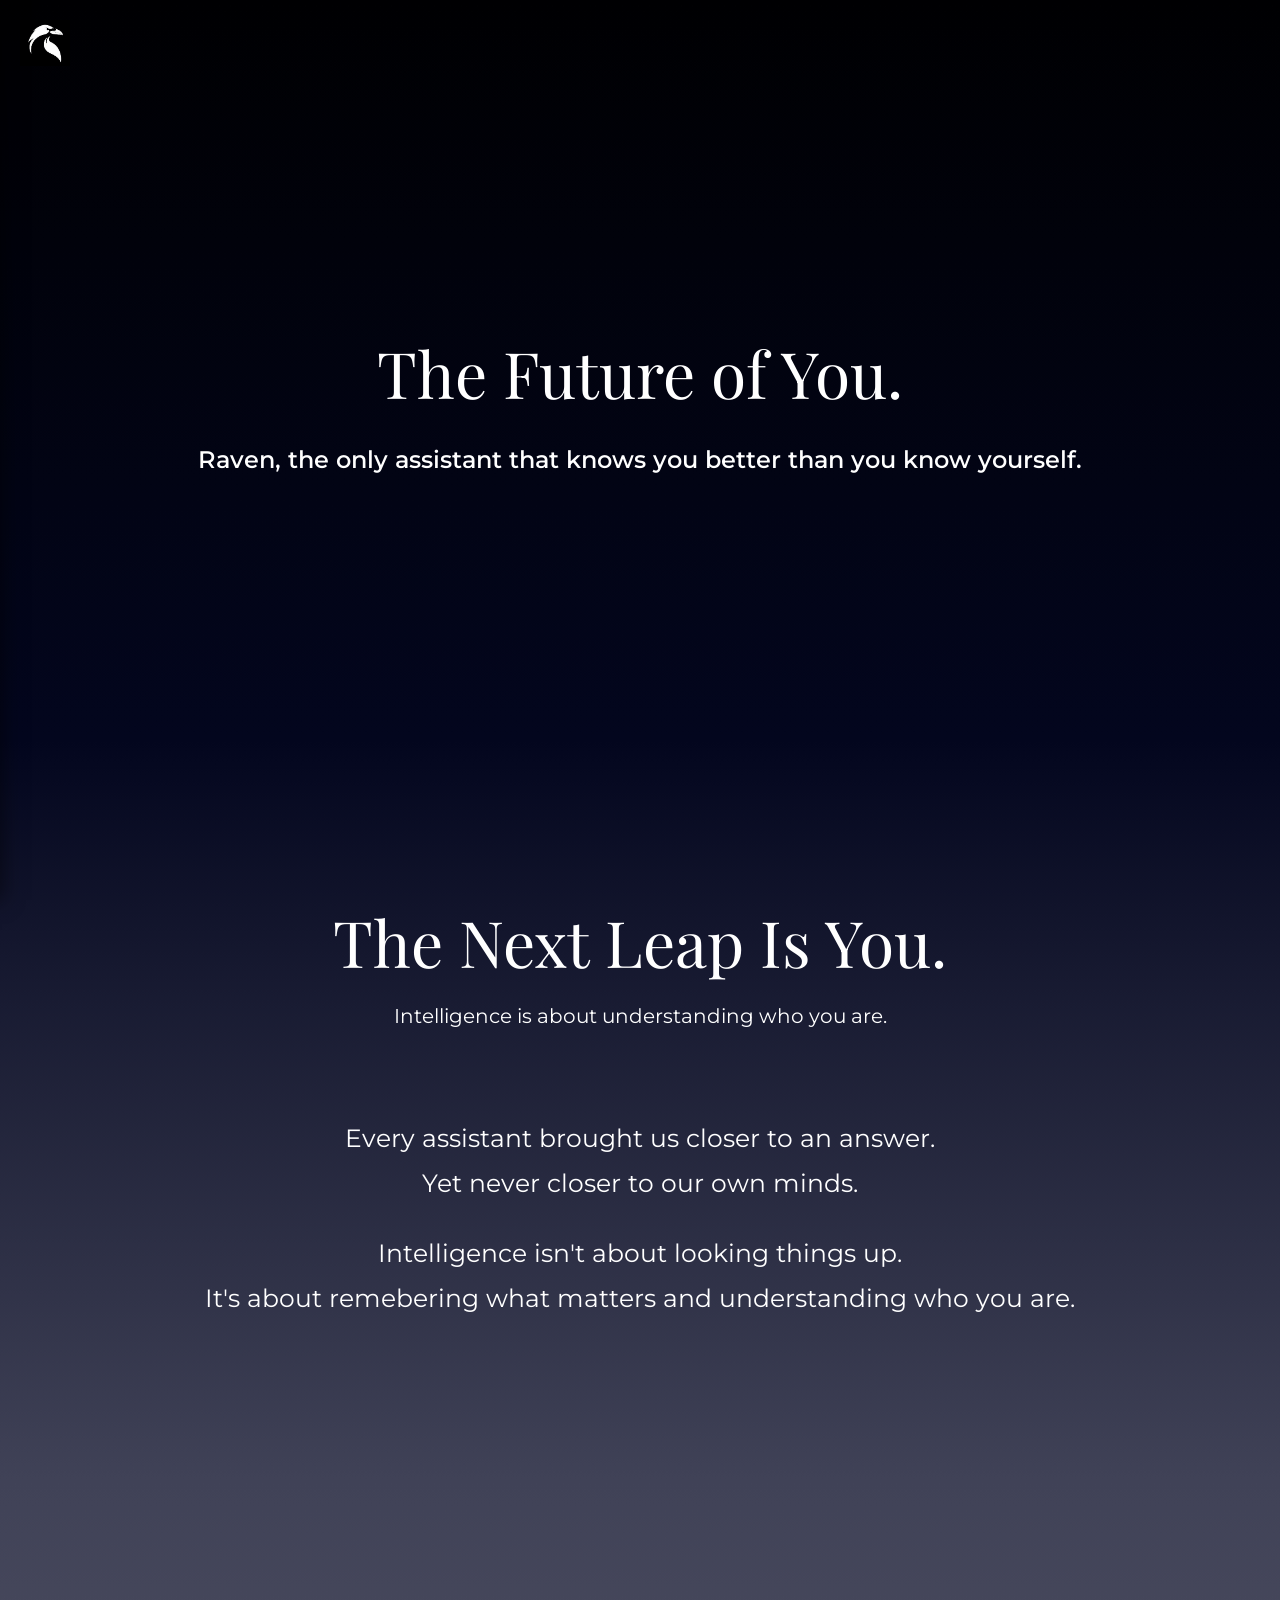
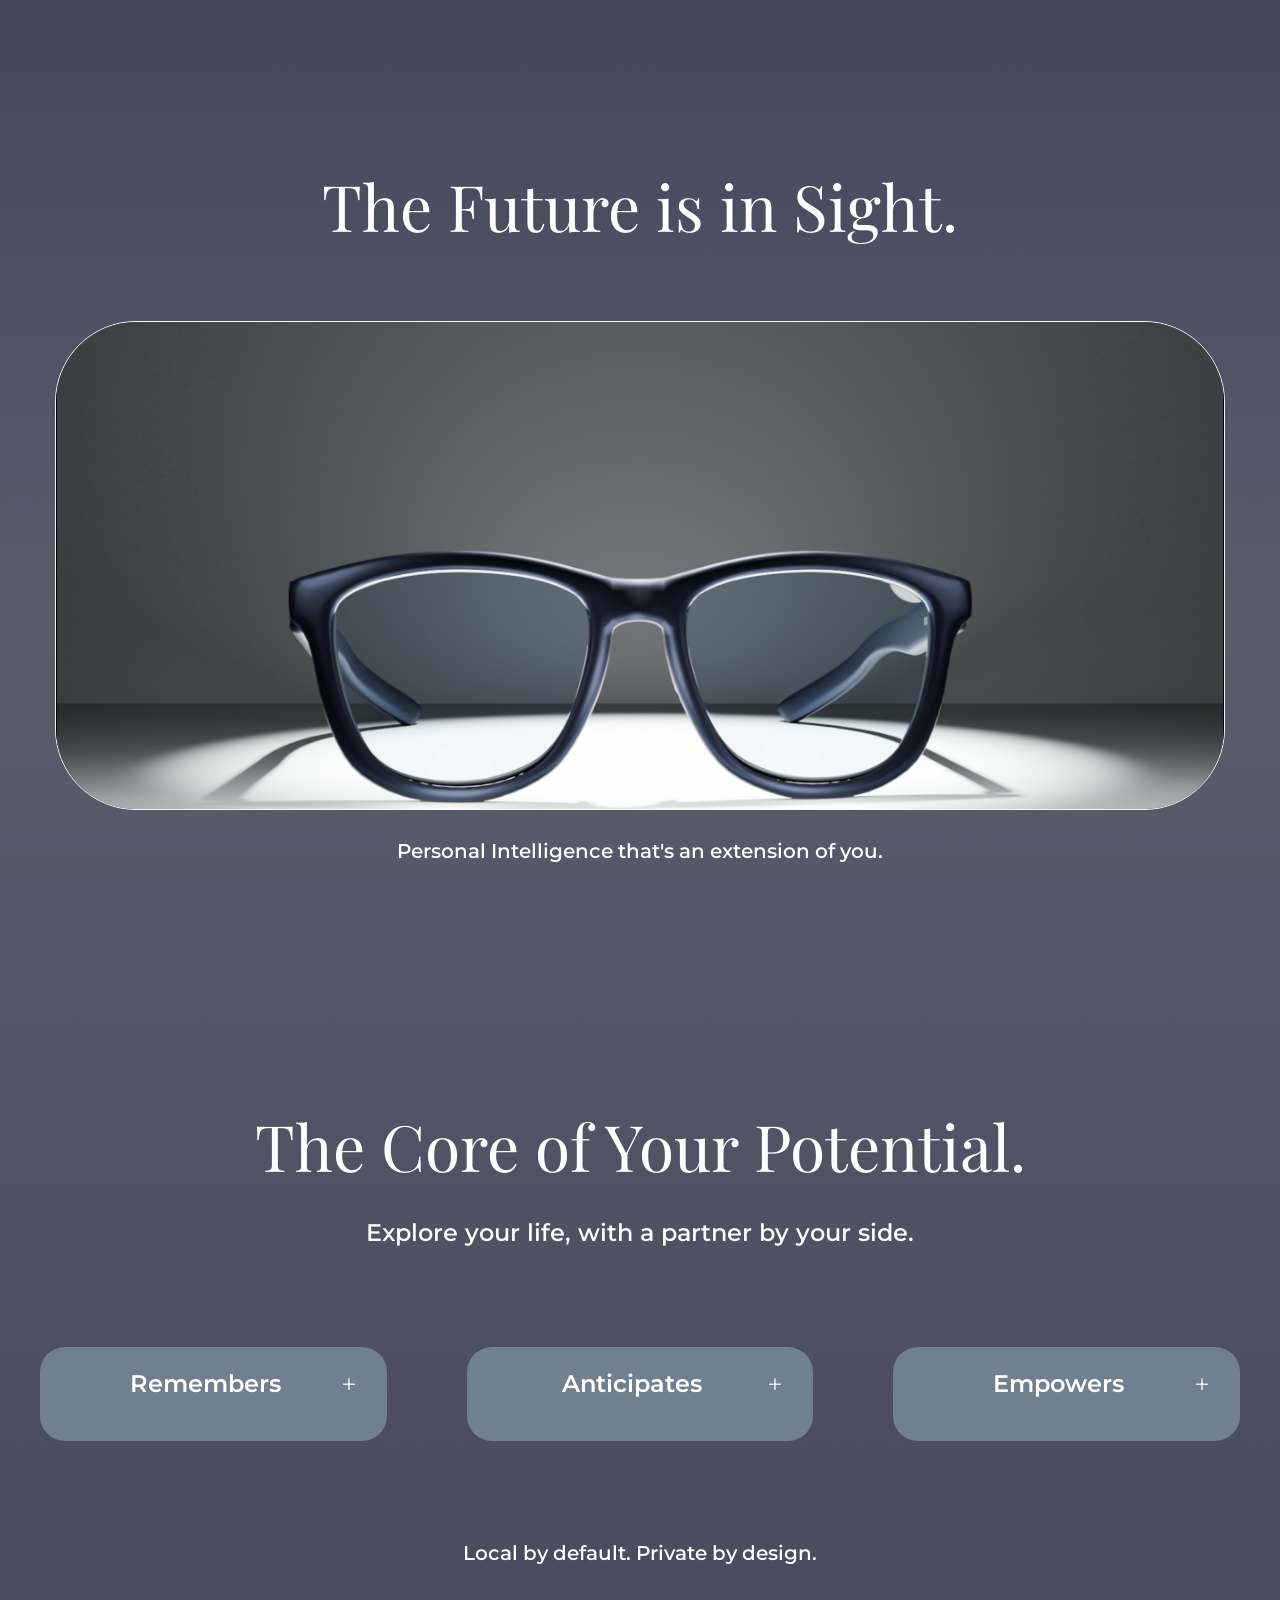
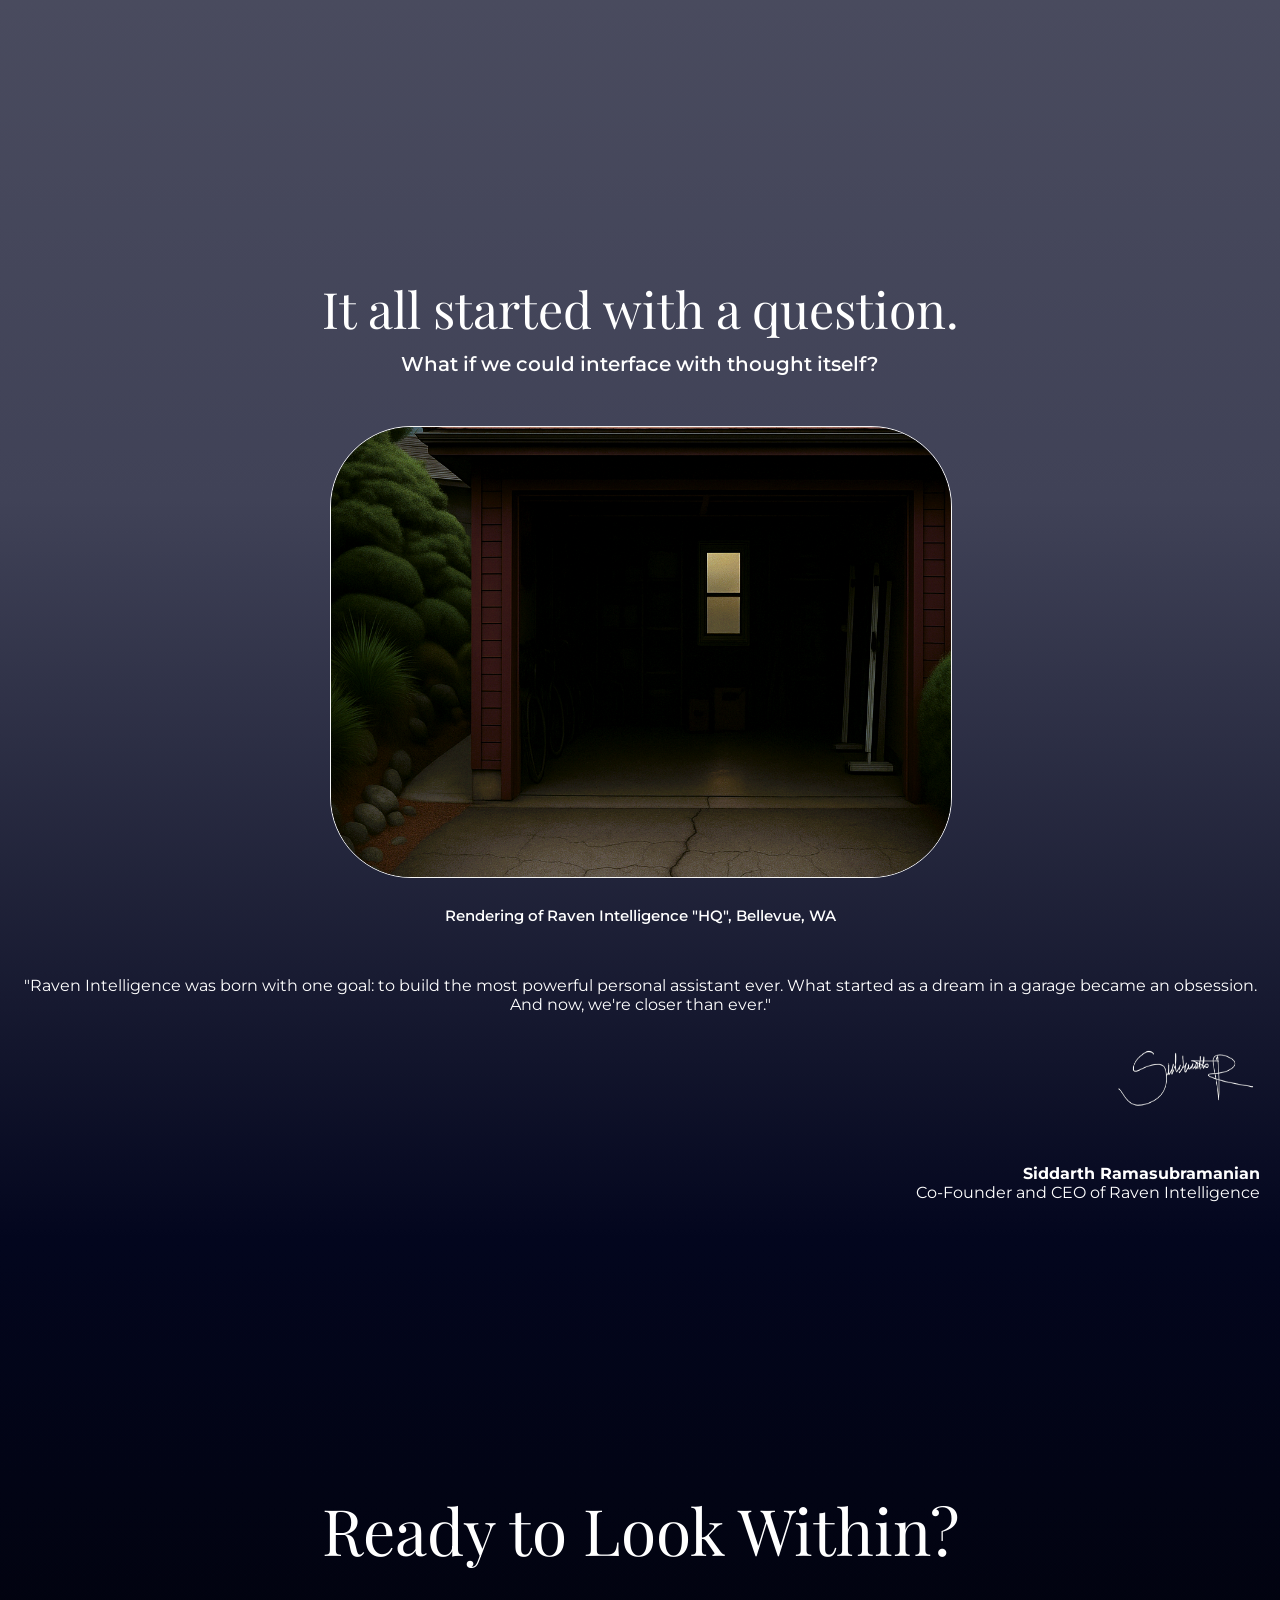
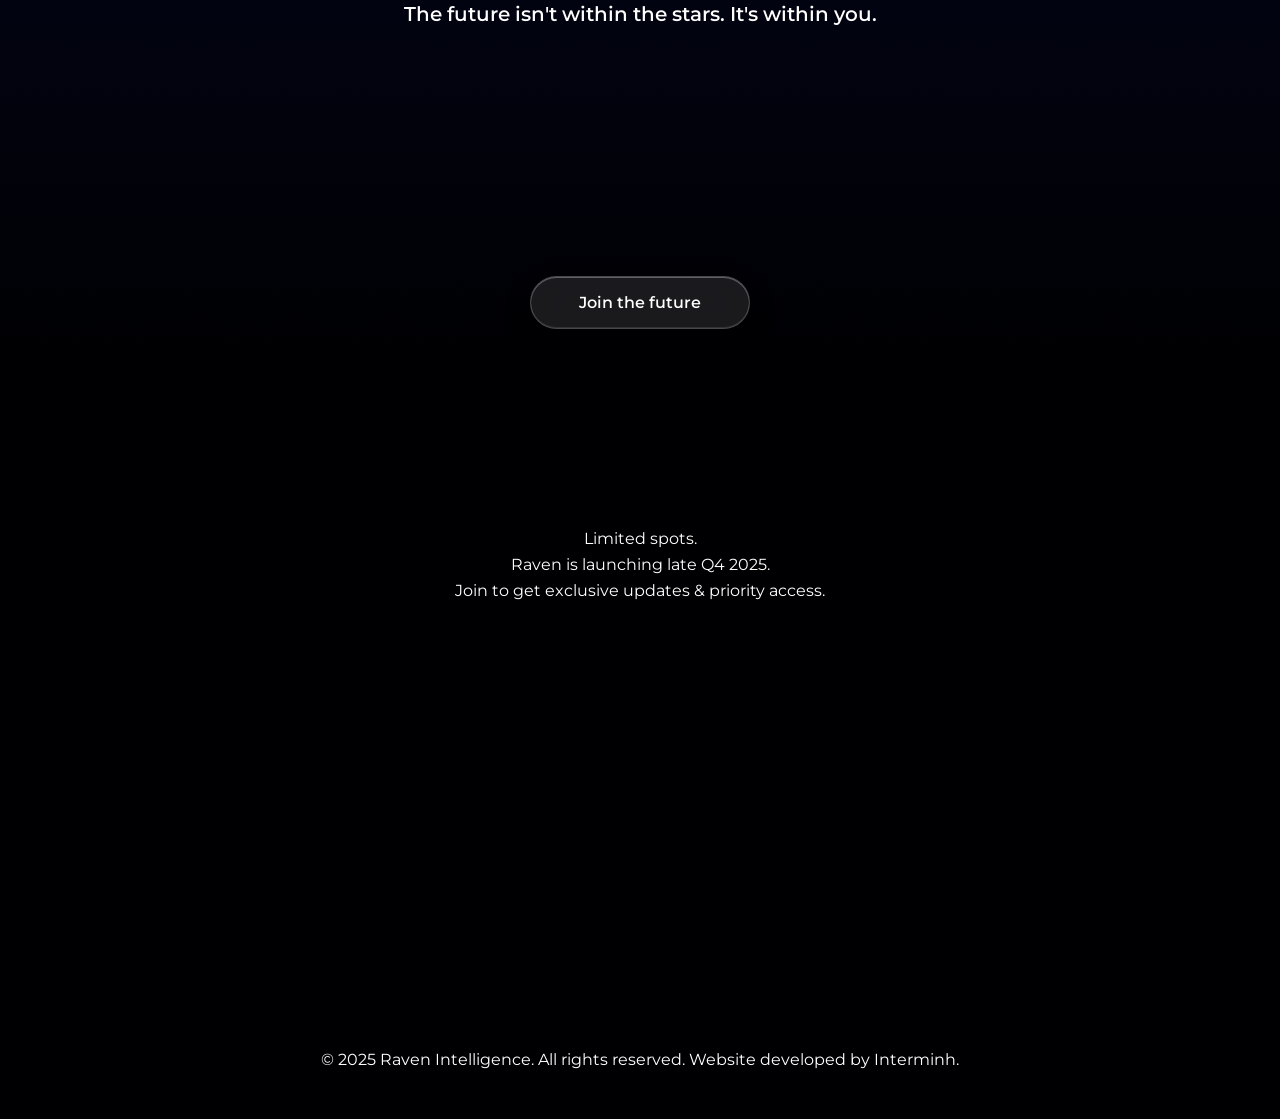
==== index.html @ 5fcec271 "Removed buttons to adapt new design" ====
<!DOCTYPE html>
<html lang="en">
<head>
    <meta charset="UTF-8">
    <meta name="viewport" content="width=device-width, initial-scale=1.0">
    <title>Raven Intelligence</title>
    <link rel = "stylesheet" href = "index.css">
    <!-- Imported Playfair Display and Montserrat-->
     <link href="https://fonts.googleapis.com/css2?family=Playfair+Display&display=swap" rel="stylesheet">
     <link href="https://fonts.googleapis.com/css2?family=Montserrat&display=swap" rel="stylesheet">
</head>

<body>
    <!-- The Header Section of the Website -->
    <div class = "header">
        <div class = "mainbar">
            <div class = "logo" onclick="toggleSideMenu()"><img src = "./images/raven-logo.jpg" alt = "The premier logo of Raven Intelligence."></div>
            <!-- Leads Patrons to the Email sign-up -->
            <!-- <div class = "sign-up"><a href = "https://stats.sender.net/forms/ejRJNv/view">Sign Up</a></div> -->
        </div>
        <div class = "hook">
            <div class = "top">The Future of You.</div>
            <div class = "middle">Raven, the only assistant that knows you better than you know yourself.</div>
            <!-- <div class = "bottom"><button onclick="scrollToSection('info')">Unlock Your Future</button></div> -->
            <div class = "arrow"><div></div><div></div></div>
        </div>

    <!-- Section above should theoretically take up whole landing screen of whatever device -->
    </div>

    <!-- Side Menu -->
    <div class="side-menu" id="sideMenu">
        <div class="side-menu-header">
            <div class="menu-logo">
                <img src="./images/raven-logo.jpg" alt="Raven Intelligence">
                <span>Raven Intelligence</span>
            </div>
            <div class="close-btn" onclick="toggleSideMenu()">&times;</div>
        </div>
        <nav class="side-menu-nav">
            <a href="#info" onclick="closeSideMenuAndScroll('info')">About Us</a>
            <a href="#reveal" onclick="closeSideMenuAndScroll('reveal')">Features</a>
            <a href="#intro" onclick="closeSideMenuAndScroll('intro')">How It Works</a>
            <a href="#beginnings" onclick="closeSideMenuAndScroll('beginnings')">Our Story</a>
            <a href="https://stats.sender.net/forms/ejRJNv/view" target="_blank">Join the Waitlist</a>
        </nav>
    </div>

    <div class="side-menu-overlay" id="sideMenuOverlay" onclick="toggleSideMenu()"></div>

    <!-- The info part of the website-->
     <div class = "info" id="info">
        <div class = "top">
            <div class = "title">The Next Leap Is You.</div>
            <div class = "under">Intelligence is about understanding who you are.</div>
        </div>
        <div class = "mid">
            <div class = "line">
                <div>Every assistant brought us closer to an answer.</div>
                <div>Yet never closer to our own minds.</div>
            </div>
            <div class = "line">
                <div>Intelligence isn't about looking things up.</div>
                <div>It's about remebering what matters and understanding who you are.</div>
            </div>
        <div class = "bottom">
            <!-- <div class = "button"><button onclick="scrollToSection('reveal')">Experience Raven</button></div> -->
        </div>
     </div>

     <!-- The reveal and product showcase part of the website -->
     <div class = "reveal" id="reveal">
        <div class = "top">
            <div class = "title">The Future is in Sight.</div>
        </div>
        <div class="carousel-container" data-carousel="reveal">
            <div class="carousel-arrow left" onclick="previousSlide('reveal')">&#8249;</div>
            
            <div class="mid-content">
                <div class="reveal-mid1 active">
                    <div>
                        <div class = "photo"><img src = "images/raven-3.png" alt = "The front-view of Raven's Founder Edition model."></div>
                        <div class = "text">Personal Intelligence that's an extension of you.</div>
                    </div>
                </div>
                <div class="reveal-mid2">
                    <div>
                         <div class = "photo"><img src = "images/raven-1.png" alt = "The back-view of Raven's Founder Edition model."></div>
                         <div class = "text">Raven isn't in your way. You see through it.</div>
                    </div>
                </div>
                <div class="reveal-mid3">
                    <div>
                        <div class = "photo"><img src = "images/raven-2.png" alt = "A close up view of the personalized serial number on the product."></div>
                        <div class = "text">One of one thousand. Made to be remembered.</div>
                    </div>
                </div>
                <div class="reveal-mid4">
                    <div>
                        <div class = "photo"><img src = "images/raven-4.png" alt = "A view of the limited etching included on Raven FE."></div>
                        <div class = "text">Founder's Edition. Yours alone.</div>
                    </div>
                </div>
            </div>
            
            <div class="carousel-arrow right" onclick="nextSlide('reveal')">&#8250;</div>
        </div>
        <div class = "bottom">
            <!-- <div class = "button"><button onclick="scrollToSection('intro')">Discover the Difference</button></div> -->
        </div>
     </div>



    <!-- The Introduction Section of the Website with aux info -->
     <div class = "intro" id="intro">
        <div class = "meet">
            <div class = "meet1">The Core of Your Potential.</div>
            <div class = "meet2">Explore your life, with a partner by your side.</div>
        </div>
        <div class = "table">
            <div class = "box" id="box1" onclick="toggleBox(this)">
                <div class = "sec">
                    <div>Remembers</div>
                    <div>+</div>
                </div>
                <div class = "text">
                    <div><strong>The most personal assistant ever made.</strong></div>
                    <div>Raven listens to, and remembers what you say, and uses it to answer your questions like a second brain.</div>
                </div>
            </div>
            <div class = "box" id="box2" onclick="toggleBox(this)">
                <div class = "sec">
                    <div>Anticipates</div>
                    <div>+</div>
                </div>
                <div class = "text">
                    <div><strong>Raven understands the world around you.</strong></div>
                    <div>Whether it's a question about your pet, favorite resturant, or your city, Raven responds instantly, with real-world knowledge tailored to you.</div>
                </div>
            </div>
            <div class = "box" id="box3" onclick="toggleBox(this)">
                <div class = "sec">
                    <div>Empowers</div>
                    <div>+</div>
                </div>
                <div class = "text">
                    <div><strong>Raven is the only assistant that helps you before you even ask.</strong></div>
                    <div>No more worrying about forgetting your umbrella. Raven's got you.</div>
                </div>
            </div>
        </div>
        <div class = "bottom">
            <div class = "text">Local by default. Private by design.</div>
            <!-- <button onclick="scrollToSection('beginnings')">Beginnings</button> -->
        </div>
     </div>

     <!-- The beginnings section -->
      <div class = "beginnings" id="beginnings">
        <div class = "interface">
            <div class = "title">It all started with a question.</div>
            <div class = "line">What if we could interface with thought itself?</div>
        </div>

        <div class="carousel-container" data-carousel="beginnings">
            <div class="carousel-arrow left" onclick="previousSlide('beginnings')">&#8249;</div>
            
            <div class="mid-content">
                <div class="beginnings-mid1 active">
                    <div>
                        <div class = "photo"><img src = "images/beginning-1-fixed.png" alt = "Rendering of Raven Intelligence 'HQ', Bellevue, WA"></div>
                        <div class = "text">Rendering of Raven Intelligence "HQ", Bellevue, WA</div>
                    </div>
                </div>
                <div class="beginnings-mid2">
                    <div>
                         <div class = "photo"><img src = "images/beginning-2.png" alt = "Founder & CEO Siddarth at work on hardware"></div>
                         <div class = "text">Founder & CEO Siddarth at work on hardware</div>
                    </div>
                </div>
                <div class="beginnings-mid3">
                    <div>
                        <div class = "photo"><img src = "images/beginning-3.png" alt = "Co-Founder Bradley Nick reviewing software"></div>
                        <div class = "text">Co-Founder Bradley Nick reviewing software</div>
                    </div>
                </div>
                <div class="beginnings-mid4">
                    <div>
                        <div class = "photo"><img src = "images/beginning-4.png" alt = "Mapping the future of intelligence"></div>
                        <div class = "text">Mapping the future of intelligence</div>
                    </div>
                </div>
            </div>
            
            <div class="carousel-arrow right" onclick="nextSlide('beginnings')">&#8250;</div>
        </div>

        <div class = "start">
            <div class = "roots">"Raven Intelligence was born with one goal: to build the most powerful personal assistant ever. What started as a dream in a garage became an obsession. And now, we're closer than ever."</div>
            <div class = "signature">
                <img src = "images/signature.png" alt = "The signature of Raven's Founder, Siddarth Ramasubramanian.">
                <div class = "finisher">
                    <div><strong>Siddarth Ramasubramanian</strong></div>
                    <div>Co-Founder and CEO of Raven Intelligence</div>
                </div>
            </div>
        </div>

      </div>

      <!-- Finale Section of the Website -->
       <div class = "finale" id = "finale">
            <div class = "look">
                <div class = "upper">Ready to Look Within?</div>
                <div class = "upper-2">The future isn't within the stars. It's within you.</div>
            </div>
            <div class = "bottom">
                <button><a href = "https://stats.sender.net/forms/ejRJNv/view">Join the future</a></button>
            </div>
            <div class = "end">
                <div>Limited spots.</div>
                <div>Raven is launching late Q4 2025.</div>
                <div>Join to get exclusive updates & priority access.</div>
            </div>
            <div class = "copyright">
                <div>© 2025 Raven Intelligence. All rights reserved. Website developed by Interminh.</div>
            </div>
       </div>

<script>
// Carousel state for each section
const carousels = {
    reveal: {
        currentSlide: 0,
        slides: ['reveal-mid1', 'reveal-mid2', 'reveal-mid3', 'reveal-mid4']
    },
    beginnings: {
        currentSlide: 0,
        slides: ['beginnings-mid1', 'beginnings-mid2', 'beginnings-mid3', 'beginnings-mid4']
    }
};

function showSlide(carouselName, index) {
    const carousel = carousels[carouselName];
 
    carousel.slides.forEach(slide => {
        document.querySelector(`.${slide}`).classList.remove('active');
    });
    
 
    document.querySelector(`.${carousel.slides[index]}`).classList.add('active');
}

function nextSlide(carouselName) {
    const carousel = carousels[carouselName];
    carousel.currentSlide = (carousel.currentSlide + 1) % carousel.slides.length;
    showSlide(carouselName, carousel.currentSlide);
}

function previousSlide(carouselName) {
    const carousel = carousels[carouselName];
    carousel.currentSlide = (carousel.currentSlide - 1 + carousel.slides.length) % carousel.slides.length;
    showSlide(carouselName, carousel.currentSlide);
}

// Stopped the automatic rotation for the reveal carousel
// setInterval(() => nextSlide('reveal'), 5000);
setInterval(() => nextSlide('beginnings'), 5000);

// Track which boxes have been animated
const animatedBoxes = new Set();

// Function to create fast typewriter effect that handles HTML
function fastTypewriterEffect(element, htmlContent, speed = 15) {
    return new Promise((resolve) => {
        element.innerHTML = '';
        element.style.visibility = 'visible';
        
        // Extract plain text content for typing
        const tempDiv = document.createElement('div');
        tempDiv.innerHTML = htmlContent;
        const plainText = tempDiv.textContent || tempDiv.innerText;
        
        let i = 0;
        const timer = setInterval(() => {
            if (i < plainText.length) {
                const currentText = plainText.substring(0, i + 1);
                
                // Apply HTML formatting to the current text
                if (htmlContent.includes('<strong>')) {
                    // Find the strong tag content
                    const strongMatch = htmlContent.match(/<strong>(.*?)<\/strong>/);
                    if (strongMatch) {
                        const strongText = strongMatch[1];
                        if (currentText.length <= strongText.length) {
                            // Still typing within the strong tag
                            element.innerHTML = `<strong>${currentText}</strong>`;
                        } else {
                            // Finished strong tag, add remaining text
                            const remainingText = currentText.substring(strongText.length);
                            element.innerHTML = `<strong>${strongText}</strong>${remainingText}`;
                        }
                    }
                } else {
                    // No special formatting, just add text
                    element.textContent = currentText;
                }
                i++;
            } else {
                clearInterval(timer);
                element.innerHTML = htmlContent; // Ensure final HTML is exactly right
                resolve();
            }
        }, speed);
    });
}

// Function to toggle box expansion & typewriter effect
async function toggleBox(box) {
    const isExpanding = !box.classList.contains('expanded');
    const boxId = box.id;
    
    if (isExpanding && boxId && !animatedBoxes.has(boxId)) {
      
        animatedBoxes.add(boxId);
        
      
        const textDivs = box.querySelectorAll('.text div');
        textDivs.forEach(div => {
            div.style.visibility = 'hidden';
        });
        
      
        box.classList.add('expanded');
        
        
        const originalTexts = Array.from(textDivs).map(div => div.innerHTML);
        
       
        await new Promise(resolve => setTimeout(resolve, 400));
        
        
        for (let i = 0; i < textDivs.length; i++) {
            const div = textDivs[i];
            await fastTypewriterEffect(div, originalTexts[i], 10);
            if (i < textDivs.length - 1) {
                await new Promise(resolve => setTimeout(resolve, 100)); 
            }
        }
    } else {

        box.classList.toggle('expanded');
    }
}

// Function to scroll to a section smoothly
function scrollToSection(sectionId) {
    const element = document.getElementById(sectionId);
    if (element) {
        
        const blockPosition = (sectionId === 'info' || sectionId === 'beginnings') ? 'start' : 'center';
        
        element.scrollIntoView({
            behavior: 'smooth',
            block: blockPosition
        });
    }
}

// Side menu functions
function toggleSideMenu() {
    const sideMenu = document.getElementById('sideMenu');
    const overlay = document.getElementById('sideMenuOverlay');
    
    if (sideMenu.classList.contains('open')) {
        sideMenu.classList.remove('open');
        overlay.classList.remove('active');
        document.body.style.overflow = 'auto'; 
    } else {
        sideMenu.classList.add('open');
        overlay.classList.add('active');
        document.body.style.overflow = 'hidden'; 
    }
}

function closeSideMenuAndScroll(sectionId) {

    const sideMenu = document.getElementById('sideMenu');
    const overlay = document.getElementById('sideMenuOverlay');
    
    sideMenu.classList.remove('open');
    overlay.classList.remove('active');
    document.body.style.overflow = 'auto';
    

    setTimeout(() => {
        scrollToSection(sectionId);
    }, 300);
}
</script>

</body>

</html>
---- index.css ----
/* Universal Styles */
html {
    scroll-behavior: smooth;
}

body {
    background: linear-gradient(180deg, #000002 0%, #03061E 12.5%, #404257 25%, #5B5C6C 37.5%, #404257 62.5%, #03061E 75%, #000002 87.5%);
    min-height: 100vh;
    margin: 0;
    padding: 0;
    color: #FFFFFF;
    font-family: "Montserrat", sans-serif;
    user-select: none;
}

a {
    text-decoration: none;
    color: #FFFFFF;
}

/*Center Alignment*/
.header, .info, .reveal, .intro, .beginnings, .finale {
    text-align: center;
}

.top, .title, .meet1, .meet2, .interface .title, .interface .line, 
.upper, .upper-2, .under, .line {
    text-align: center;
    margin-left: auto;
    margin-right: auto;
}
.bottom, .button {
    display: flex;
    justify-content: center;
    align-items: center;
}

.carousel-container, .mid-content {
    margin-left: auto;
    margin-right: auto;
}

.table {
    margin-left: auto;
    margin-right: auto;
}

.signature, .finisher {
    text-align: right;
}

/* ---------------Header Style-----------------------------*/
.header {
    display: flex;
    flex-direction: column;
    /* background: linear-gradient(180deg, #000002 0%, #03061E 67%); */
    gap: 250px; 
    margin: 10px;
}

.logo img{
    width: 50px;
    height: auto;
    margin-right: 50px;
}

.sign-up {
       margin-right: 30px;
       
}

.mainbar {
    display: flex;
    margin: 10px;
    justify-content: space-between;
}

.hook {
    display: flex;
    flex-direction: column;
    align-items: center;
}

.top {
    font-family: "Playfair Display", sans-serif;
    font-size: 64px;
    margin-bottom: 30px;
}

.middle {
    font-size: 24px;
    margin-bottom: 75px;
    font-weight: 550;
}

.bottom {
    font-size: 18px;
    margin-bottom: 265px;
}

.bottom button {
    padding: 16px 48px;
    border-radius: 50px;
    background: rgba(255, 255, 255, 0.1);
    backdrop-filter: blur(20px);
    -webkit-backdrop-filter: blur(20px);
    color: #ffffff;
    border: 1px solid rgba(255, 255, 255, 0.2);
    font-family: "Montserrat", sans-serif;
    font-size: 16px;
    font-weight: 550;
    cursor: pointer;
    transition: all 0.3s cubic-bezier(0.25, 0.46, 0.45, 0.94);
    position: relative;
    overflow: hidden;
    box-shadow: 
        0 8px 32px rgba(0, 0, 0, 0.1),
        inset 0 1px 0 rgba(255, 255, 255, 0.3),
        inset 0 -1px 0 rgba(255, 255, 255, 0.1);
    z-index: 1;
}

.bottom button::before {
    content: '';
    position: absolute;
    top: 0;
    left: -100%;
    width: 100%;
    height: 100%;
    background: linear-gradient(90deg, transparent, rgba(255, 255, 255, 0.2), transparent);
    transition: left 0.5s ease;
    z-index: 3;
}

.bottom button:hover {
    background: rgba(255, 255, 255, 0.15);
    border-color: rgba(255, 255, 255, 0.3);
    transform: translateY(-2px) scale(1.02);
    box-shadow: 
        0 12px 40px rgba(0, 0, 0, 0.15),
        inset 0 1px 0 rgba(255, 255, 255, 0.4),
        inset 0 -1px 0 rgba(255, 255, 255, 0.15);
}

.bottom button:hover::before {
    left: 100%;
}

.bottom button:active {
    transform: translateY(-1px) scale(1.01);
    background: rgba(255, 255, 255, 0.2);
    transition: all 0.1s ease;
}

/* Apply top margin to all .bottom button except in finale */
.bottom button {
    margin-top: 50px;
}


.header .arrow {
    display: flex;
    flex-direction: column;
    align-items: center;
    gap: 15px;
    margin-bottom: 100px;
}

/* ------------------------------Info Styling--------------------------------*/
.info {
    display: flex;
    flex-direction: column;
    align-items: center;
    gap: 35px;
    padding-top: 200px;
}

.info .top {
    display: flex;
    flex-direction: column;
    margin: 25px;
    align-items: center;
    gap: 20px;
}

.info .top .under {
    font-family: "Montserrat", sans-serif;
    font-size: 20px;
}

.info .mid {
    display: flex;
    flex-direction: column;
    margin: 35px 0px;
    font-size: 25px;
    align-items: center;
    gap: 40px;
}

.info .mid .line {
    display: flex;
    flex-direction: column;
    align-items: center;
    gap: 15px;
}

/*--------------------------Reveal Section Styling------------------------------*/
.reveal {
    display: flex;
    flex-direction: column;
    align-items: center;
    margin: 50px 20px;
    position: relative;
}

.reveal .top {
    text-align: center;
    margin-bottom: 50px;
}

.reveal .title {
    font-family: "Playfair Display", sans-serif;
    font-size: 64px;
    margin-bottom: 20px;
}

.reveal .line {
    font-size: 24px;
    font-weight: 550;
}

/* Carousel Container */
.carousel-container {
    position: relative;
    width: 100%;
    max-width: 1300px;
    margin: 75px;
    height: 400px;
    display: flex;
    align-items: center;
    justify-content: center;
    

}


.reveal .carousel-container {
    min-width: 1250px;     
    margin: 75px;   
}


.carousel-arrow {
    position: absolute;
    top: 50%;
    transform: translateY(-50%);
    background: rgba(255, 255, 255, 0.1);
    border: 2px solid #FFFFFF;
    border-radius: 50%;
    width: 50px;
    height: 50px;
    display: flex;
    align-items: center;
    justify-content: center;
    cursor: pointer;
    font-size: 20px;
    color: #FFFFFF;
    transition: all 0.3s ease;
    z-index: 10;
}

.carousel-arrow:hover {
    background: rgba(255, 255, 255, 0.2);
    transform: translateY(-50%) scale(1.1);
}



.mid-content {
    width: 100%;
    height: 600px;
    display: flex;
    flex: 1;
    align-items: center;
    justify-content: center;
    background: transparent;
    border-radius: 25px;
    position: relative;
    overflow: hidden;
}


.reveal .mid-content {
    width: 100%;
    height: 650px;
    max-width: none;
}

.mid1, .mid2, .mid3, .mid4,
.reveal-mid1, .reveal-mid2, .reveal-mid3, .reveal-mid4,
.beginnings-mid1, .beginnings-mid2, .beginnings-mid3, .beginnings-mid4 {
    position: absolute;
    width: 100%;
    height: 100%;
    display: flex;
    align-items: center;
    justify-content: center;
    font-size: 24px;
    color: #333;
    opacity: 0;
    transition: opacity 0.5s ease-in-out;
}

.mid1 > div, .mid2 > div, .mid3 > div, .mid4 > div,
.reveal-mid1 > div, .reveal-mid2 > div, .reveal-mid3 > div, .reveal-mid4 > div,
.beginnings-mid1 > div, .beginnings-mid2 > div, .beginnings-mid3 > div, .beginnings-mid4 > div {
    display: flex;
    flex-direction: column;
    align-items: center;
    justify-content: center;
    width: 100%;
    height: 100%;
    gap: 20px;
}

.reveal .photo {
    display: flex;
    align-items: center;
    justify-content: center;
    width: 90%;
    height: 75%;

}

.photo img {
    width: 100%;
    height: 100%;
    object-fit: cover;
    border-radius: 81px;
    border: 0.5px solid whitesmoke;
}


.text {
    text-align: center;
    font-size: 20px;
    font-weight: 550;
    color: #FFFFFF;
    max-width: 80%;
    margin-top: 10px;
}

.mid1.active, .mid2.active, .mid3.active, .mid4.active,
.reveal-mid1.active, .reveal-mid2.active, .reveal-mid3.active, .reveal-mid4.active,
.beginnings-mid1.active, .beginnings-mid2.active, .beginnings-mid3.active, .beginnings-mid4.active {
    opacity: 1;
}

.reveal .carousel-arrow.left {
    left: -80px;
}

.reveal .carousel-arrow.right {
    right: -80px;
}


.reveal .bottom .button {
    margin-top: 50px;
}

.reveal .bottom {
    margin-bottom: 100px;
}

/* ------------------------------Intro Styling----------------------------------*/
/* .intro .arrow {
    margin-top: 150px;
    display: flex;
    flex-direction: column;
    align-items: center;
    gap: 15px;
} */

.intro {
    display: flex;
    flex-direction: column;
    margin: 25px;
    align-items: center;
    justify-content: center;
}

.meet {
    margin-top: 25px;
    display: flex;
    flex-direction: column;
    align-items: center;
    margin-bottom: 25px;
}

.meet1 {
    font-family: "Playfair Display", sans-serif;
    font-size: 64px;
    margin-bottom: 30px;
}

.meet2 {
    font-size: 24px;
    margin-bottom: 75px;
    font-weight: 550;
}

.table {
    display: flex;
    justify-content: space-between;
    align-items: flex-start;
    gap: 80px;
    max-width: 1200px;
    width: 100%;
}

.box {
    display: flex;
    flex-direction: column;
    flex: 1;
    background-color: slategray;
    padding: 10px 30px;
    border-radius: 25px;
    transition: all 0.3s ease;
    cursor: pointer;
}

.sec {
    display: flex;
    justify-content: space-between;
    align-items: center;
    font-size: 24px;
    font-weight: 600;
    margin: 0;
    padding: 10px 0;
}

.sec div:first-child {
    flex: 1;
}

.sec div:last-child {
    font-size: 28px;
    font-weight: 300;
    transition: transform 0.3s ease;
}

.intro .table .text {
    font-size: 18px;
    margin-top: 20px;
    max-height: 0;
    overflow: hidden;
    opacity: 0;
    transition: all 0.4s ease;
    text-align: left;
}

.intro .text div {
    margin-bottom: 20px;
}

.intro .text div:last-child {
    margin-bottom: 0;
}

.box.expanded {
    height: 320px;
}

.box.expanded .text {
    max-height: 350px;
    opacity: 1;
}

.box.expanded .sec div:last-child {
    transform: rotate(45deg);
}

.intro .bottom {
    margin-top: 90px;
    display: flex;
    flex-direction: column;
    align-items: center;
    width: 1000px;
    gap: 20px;
    margin-bottom: 200px;
}

/* ---------------------------------Beginnings Style---------------------- */
.beginnings {
    display: flex;
    flex-direction: column;
    align-items: center;
    margin: 50px 20px;
    position: relative;
}

.interface {
    text-align: center;
    margin-bottom: 25px;
}

.interface .title {
    font-family: "Playfair Display", sans-serif;
    font-size: 50px;
    margin-bottom: 10px;
}

.interface .line {
    font-size: 20px;
    font-weight: 550;
}

.beginnings .photo {
    width: 50%;  
    height: 75%; 
}
.beginnings .text {
    font-size: 15px;     
    font-weight: 550;    
    max-width: 80%;      
}

.beginnings .carousel-arrow.left {
    display: none;         
}

.beginnings .carousel-arrow.right {
    display: none;       
}

.start {
    margin-top: 25px;
    display: flex;
    flex-direction: column;
}

.roots {
    text-align: center;
}

.signature {
    display: flex;
    flex-direction: column;
    align-items: flex-end;
}

.signature img {
    height: 150px;        
    width: 150px;         
    /* background-color: black; */
}

.finisher {
    display: flex;
    flex-direction: column;
    align-items: flex-end;
    margin-bottom: 200px;
}

/* --------------Finale Style ------------------------------- */
.finale {
    display: flex;
    flex-direction: column;
    align-items: center;
    gap: 200px;
}

.finale .bottom {
    margin-bottom: 0px;
}

.look {
    display: flex;
    flex-direction: column;
    align-items: center;
}

.finale .upper {
    font-family: "Playfair Display", sans-serif;
    font-size: 64px;
    margin-bottom: 30px;
}

.finale .upper-2 {
    font-size: 20px;
    font-weight: 550;
}


.end {
    display: flex;
    flex-direction: column;
    gap: 7px;
    align-items: center;
    margin-bottom: 200px;
}

.copyright {
    padding: 50px;
    text-align: center;
}

/* -----------------Side bar Styling --------------------------------*/


.logo {
    cursor: pointer;
    transition: transform 0.2s ease;
}

.logo:hover {
    transform: scale(1.05);
}


.side-menu {
    position: fixed;
    top: 0;
    left: -350px;
    width: 350px;
    height: 100vh;
    background: linear-gradient(180deg, #000002 0%, #03061E 25%, #404257 50%, #03061E 75%, #000002 100%);
    box-shadow: 2px 0 20px rgba(0, 0, 0, 0.5);
    transition: left 0.3s ease;
    z-index: 1000;
    overflow-y: auto;
}

.side-menu.open {
    left: 0;
}


.side-menu-header {
    display: flex;
    justify-content: space-between;
    align-items: center;
    padding: 20px;
    border-bottom: 1px solid rgba(255, 255, 255, 0.1);
}

.menu-logo {
    display: flex;
    align-items: center;
    gap: 15px;
    color: #ffffff;
}

.menu-logo img {
    width: 40px;
    height: 40px;
    border-radius: 50%;
}

.menu-logo span {
    font-family: "Playfair Display", sans-serif;
    font-size: 18px;
    font-weight: 550;
}

.close-btn {
    font-size: 30px;
    color: #ffffff;
    cursor: pointer;
    padding: 5px 10px;
    border-radius: 50%;
    transition: background-color 0.2s ease;
}

.close-btn:hover {
    background-color: rgba(255, 255, 255, 0.1);
}


.side-menu-nav {
    padding: 30px 0;
}

.side-menu-nav a {
    display: block;
    padding: 15px 25px;
    color: #ffffff;
    text-decoration: none;
    font-family: "Montserrat", sans-serif;
    font-size: 16px;
    font-weight: 500;
    border-left: 3px solid transparent;
    transition: all 0.3s ease;
    position: relative;
}

.side-menu-nav a:hover {
    background-color: rgba(255, 255, 255, 0.1);
    border-left-color: #ffffff;
    padding-left: 35px;
    transform: translateX(5px);
}

.side-menu-nav a::before {
    content: '';
    position: absolute;
    left: 0;
    top: 0;
    width: 0;
    height: 100%;
    background: linear-gradient(90deg, rgba(255, 255, 255, 0.1), transparent);
    transition: width 0.3s ease;
}

.side-menu-nav a:hover::before {
    width: 100%;
}


.side-menu-overlay {
    position: fixed;
    top: 0;
    left: 0;
    width: 100vw;
    height: 100vh;
    background-color: rgba(0, 0, 0, 0.5);
    opacity: 0;
    visibility: hidden;
    transition: all 0.3s ease;
    z-index: 999;
}

.side-menu-overlay.active {
    opacity: 1;
    visibility: visible;
}

/* -------------------------RESPONSIVE DESIGN ------------------------ */

/* Tablet Styles (768px to 1024px) */
@media screen and (max-width: 1024px) {
    .header {
        gap: 150px;
    }
    
    .top {
        font-size: 52px;
    }
    
    .middle {
        font-size: 20px;
    }
    
    .reveal .title, .meet1, .finale .upper {
        font-size: 52px;
    }
    
    .table {
        max-width: 900px;
        gap: 60px;
    }
    
    .carousel-container {
        max-width: 900px;
        margin: 50px auto;
    }
    
    .reveal .carousel-container {
        min-width: 800px;
    }
    
    .reveal .carousel-arrow.left {
        left: -60px;
    }
    
    .reveal .carousel-arrow.right {
        right: -60px;
    }
    
    .beginnings .carousel-arrow.left {
        left: 150px;
    }
    
    .beginnings .carousel-arrow.right {
        right: 150px;
    }
}

/* Mobile Styles (up to 768px) */
@media screen and (max-width: 768px) {
    .header {
        gap: 100px;
        margin: 5px;
    }
    
    .mainbar {
        margin: 5px;
        flex-wrap: wrap;
    }
    
    .logo img {
        width: 40px;
        margin-right: 20px;
    }
    
    .top {
        font-size: 36px;
        margin-bottom: 20px;
    }
    
    .middle {
        font-size: 18px;
        margin-bottom: 50px;
        padding: 0 20px;
        text-align: center;
    }
    
    .bottom {
        margin-bottom: 150px;
    }
    
    .bottom button {
        padding: 12px 24px;
        font-size: 14px;
    }
    
    .info {
        padding-top: 100px;
        gap: 25px;
        margin: 0 10px;
    }
    
    .info .mid {
        font-size: 20px;
        margin: 20px 10px;
        gap: 30px;
    }
    
    .reveal .title, .meet1, .finale .upper {
        font-size: 36px;
        text-align: center;
        margin-bottom: 20px;
    }
    
    .reveal .line, .meet2, .finale .upper-2 {
        font-size: 18px;
        text-align: center;
        padding: 0 15px;
    }
    
    .table {
        flex-direction: column;
        max-width: 100%;
        gap: 20px;
        padding: 0 15px;
    }
    
    .box {
        padding: 15px 20px;
    }
    
    .sec {
        font-size: 20px;
    }
    
    .intro .table .text {
        font-size: 16px;
    }
    
    .intro .bottom {
        width: 90%;
        margin-top: 50px;
        margin-bottom: 100px;
    }
    
    .carousel-container {
        max-width: 100%;
        margin: 30px 10px;
        height: 350px;
    }
    
    .reveal .carousel-container {
        min-width: auto;
        margin: 30px 10px;
    }
    
    .mid-content {
        height: 400px;
        border-radius: 15px;
    }
    
    .reveal .mid-content {
        height: 450px;
    }
    
    .reveal .photo {
        width: 85%;
        height: 70%;
        border-radius: 60px;
    }
    
    .photo img {
        border-radius: 60px;
    }
    
    .text {
        font-size: 16px;
        max-width: 90%;
    }
    
    .beginnings .photo {
        width: 70%;
        height: 60%;
    }
    
    .beginnings .text {
        font-size: 14px;
    }
    
    .reveal .carousel-arrow.left,
    .beginnings .carousel-arrow.left {
        left: 10px;
    }
    
    .reveal .carousel-arrow.right,
    .beginnings .carousel-arrow.right {
        right: 10px;
    }
    
    .carousel-arrow {
        width: 40px;
        height: 40px;
        font-size: 16px;
    }
    
    .interface .title {
        font-size: 36px;
    }
    
    .interface .line {
        font-size: 16px;
        padding: 0 15px;
    }
    
    .signature img {
        height: 100px;
        width: 100px;
    }
    
    .finale {
        gap: 100px;
    }
    
    .end {
        margin-bottom: 100px;
    }
    
    .copyright {
        padding: 30px 15px;
        font-size: 14px;
    }
}

/* Small Mobile Styles (up to 480px) */
@media screen and (max-width: 480px) {
    .top {
        font-size: 28px;
    }
    
    .middle {
        font-size: 16px;
    }
    
    .reveal .title, .meet1, .finale .upper {
        font-size: 28px;
    }
    
    .reveal .line, .meet2, .finale .upper-2 {
        font-size: 16px;
    }
    
    .info .mid {
        font-size: 18px;
    }
    
    .table {
        padding: 0 10px;
    }
    
    .box {
        padding: 10px 15px;
    }
    
    .sec {
        font-size: 18px;
    }
    
    .intro .table .text {
        font-size: 14px;
    }
    
    .carousel-container {
        margin: 20px 5px;
        height: 300px;
    }
    
    .mid-content {
        height: 350px;
        border-radius: 10px;
    }
    
    .reveal .mid-content {
        height: 400px;
    }
    
    .reveal .photo {
        width: 80%;
        height: 65%;
        border-radius: 40px;
    }
    
    .photo img {
        border-radius: 40px;
    }
    
    .text {
        font-size: 14px;
    }
    
    .beginnings .text {
        font-size: 12px;
    }
    
    .carousel-arrow {
        width: 35px;
        height: 35px;
        font-size: 14px;
    }
    
    .interface .title {
        font-size: 28px;
    }
    
    .signature img {
        height: 80px;
        width: 80px;
    }
}
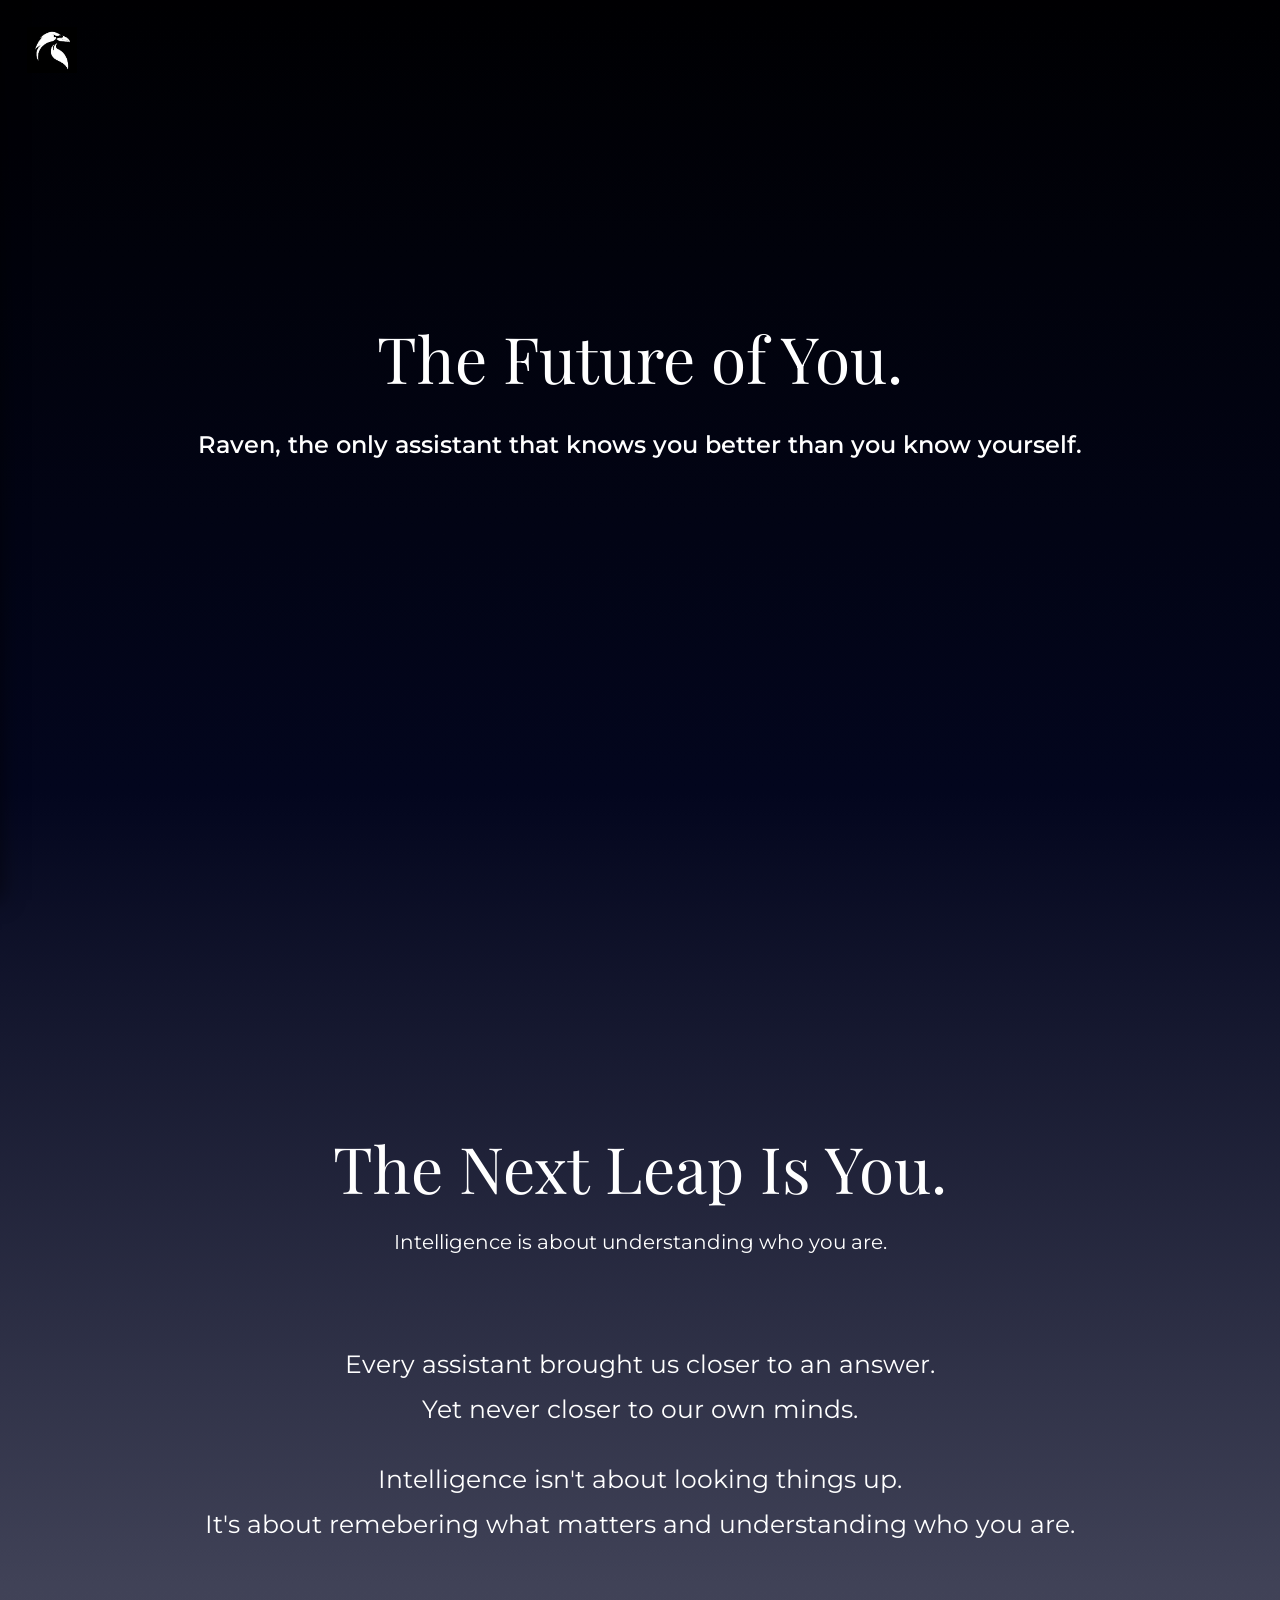
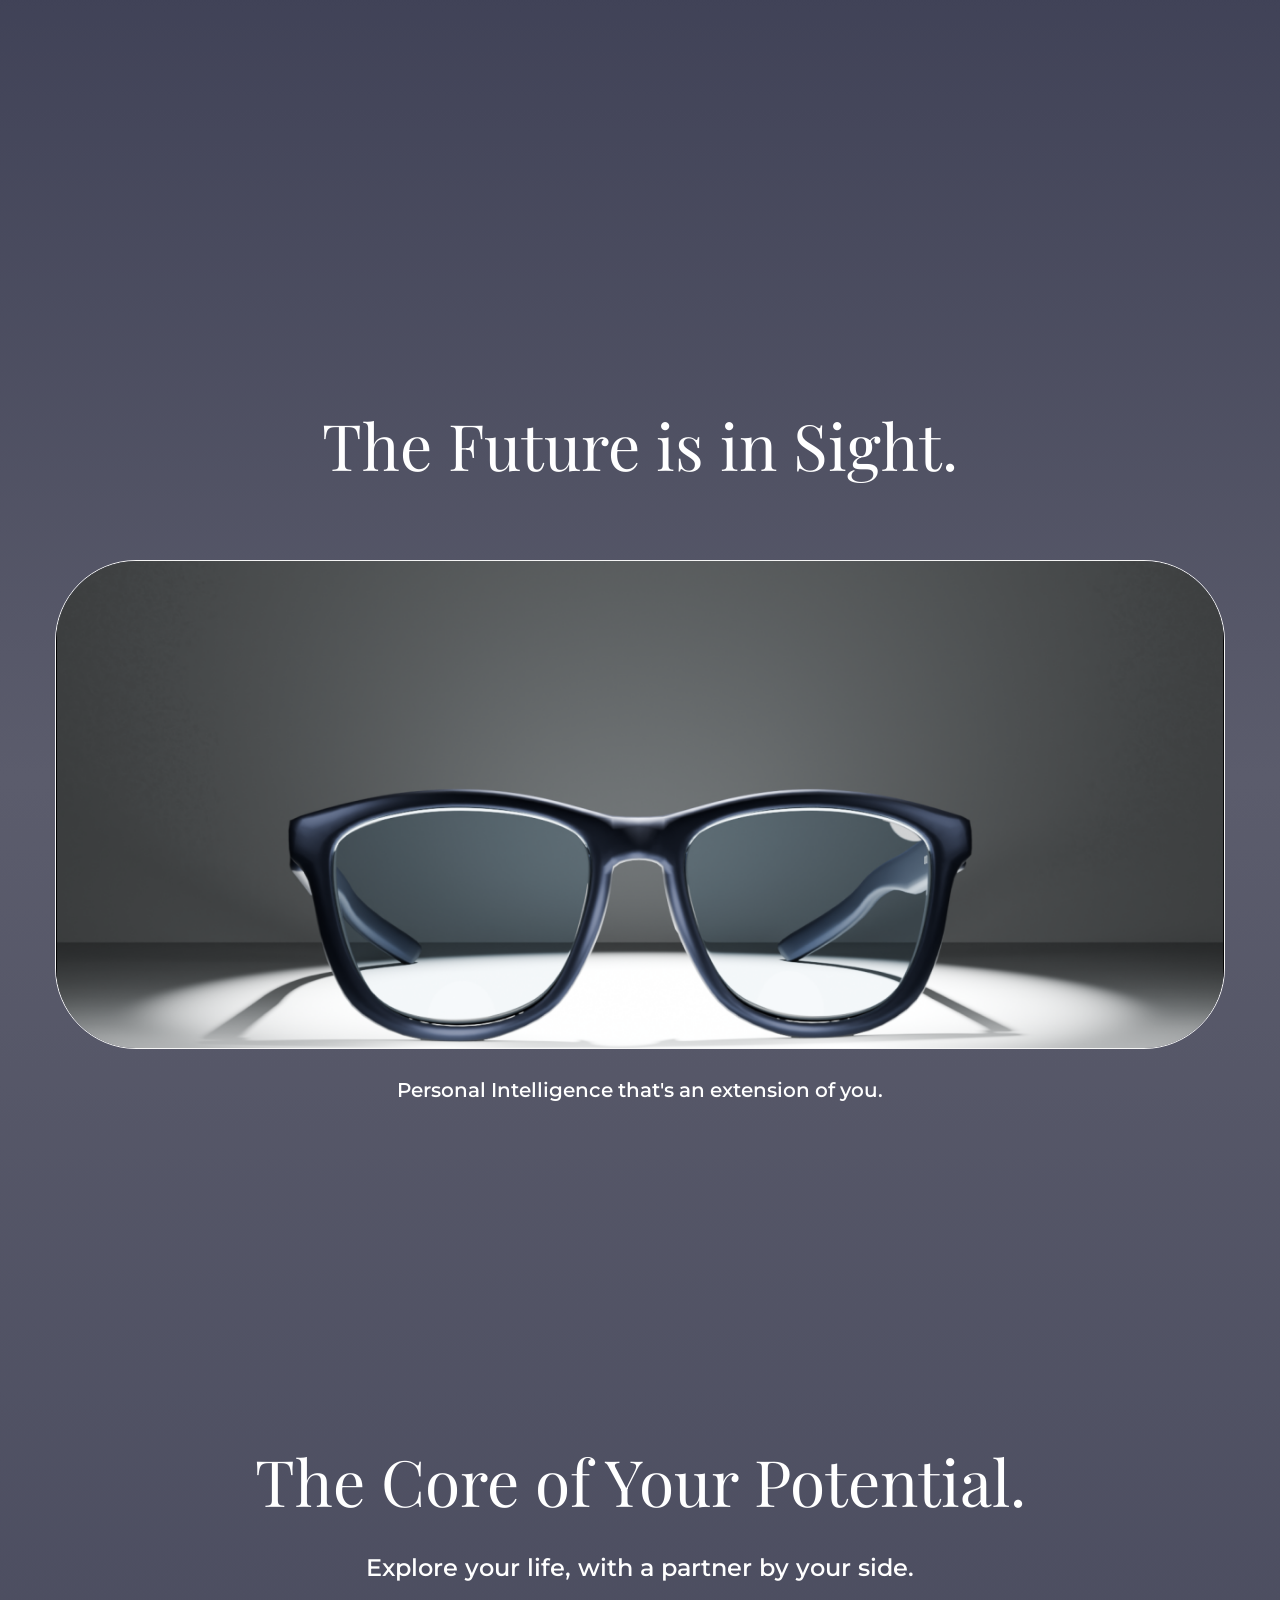
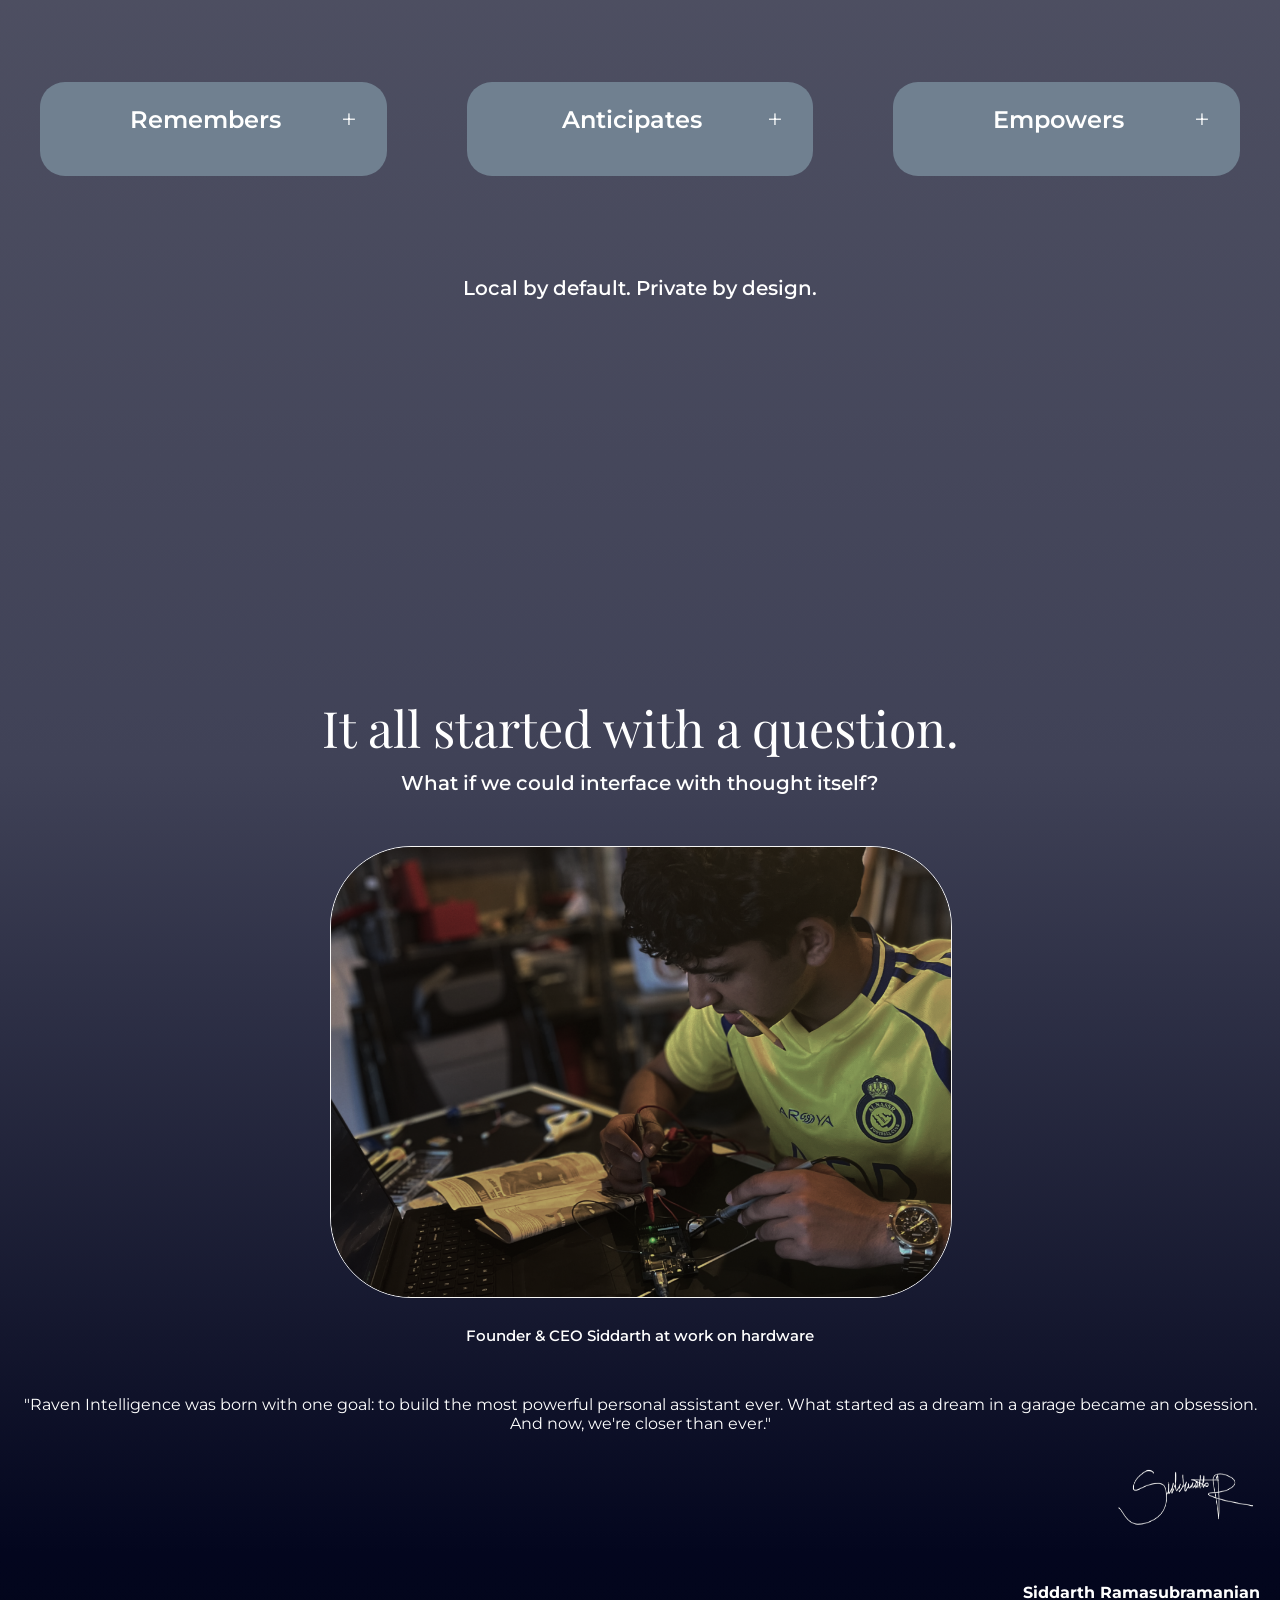
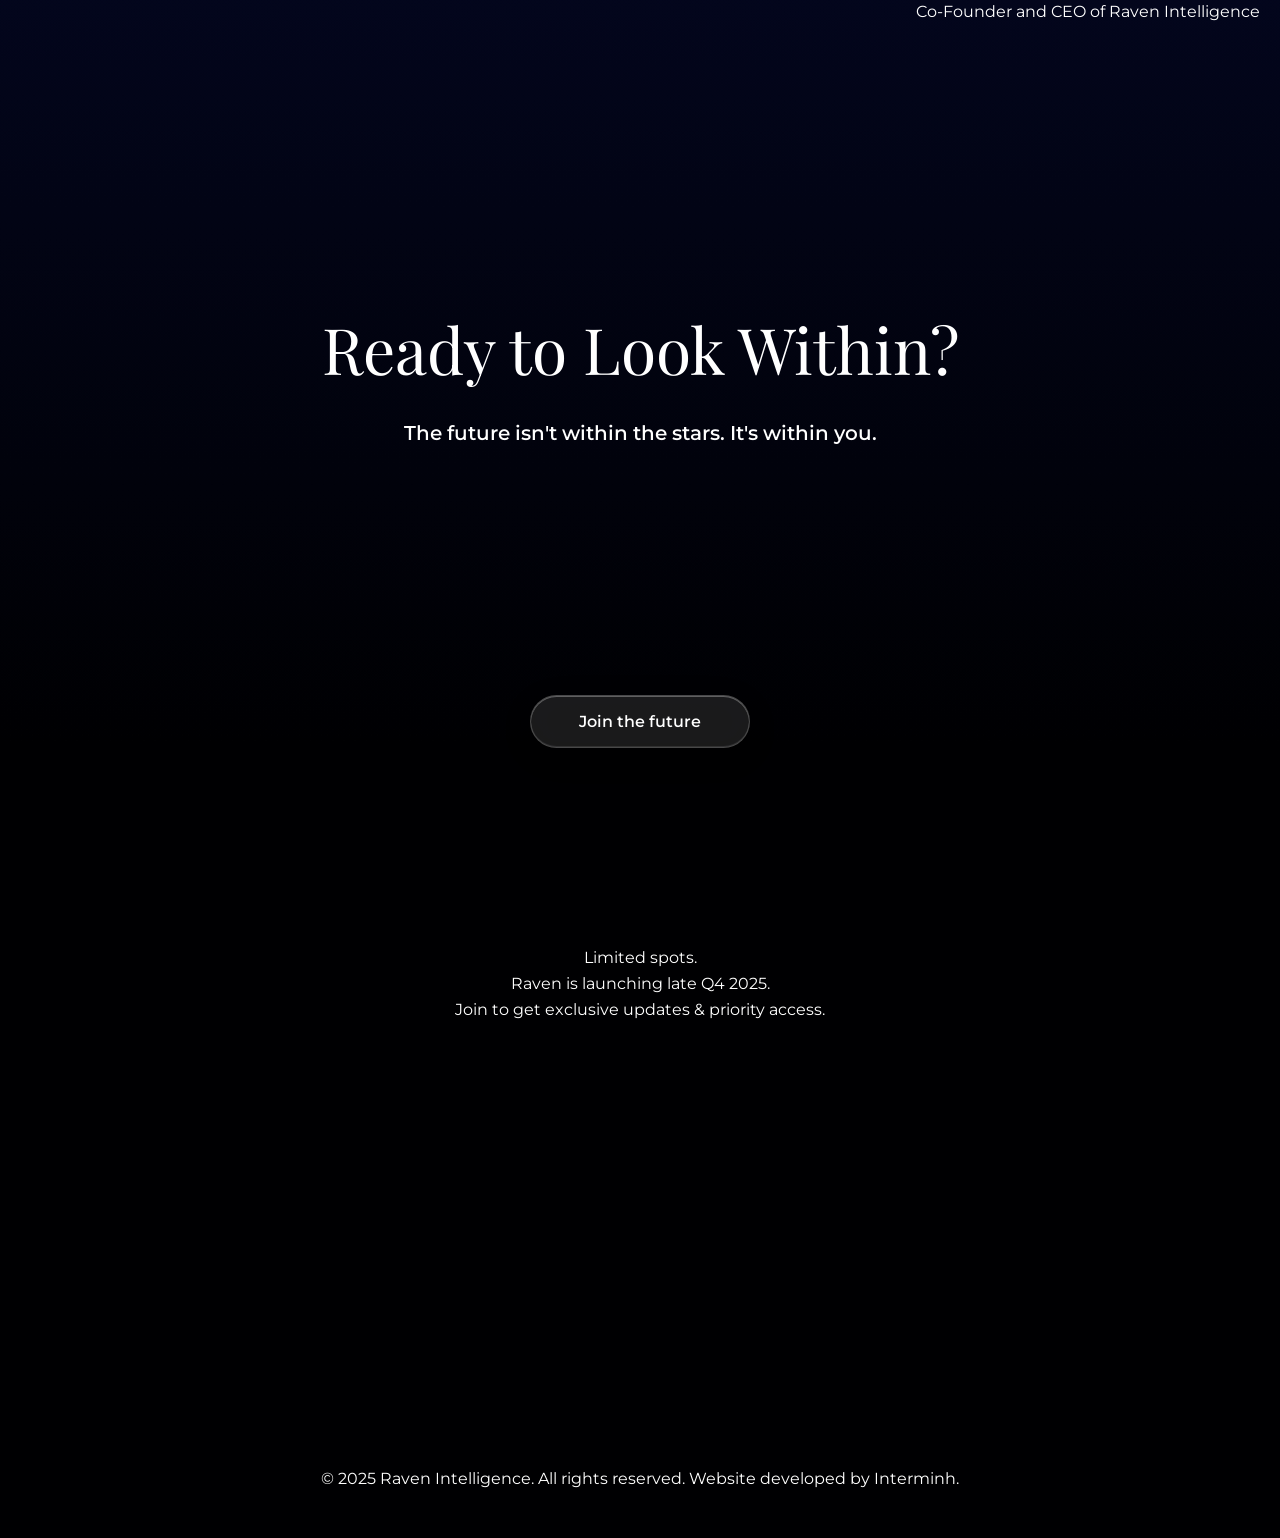
==== commit 2b4ae7fd: "Added a max width to deal with reponsive design" ====
--- a/index.html
+++ b/index.html
@@ -169,23 +169,17 @@
             <div class="mid-content">
                 <div class="beginnings-mid1 active">
                     <div>
-                        <div class = "photo"><img src = "images/beginning-1-fixed.png" alt = "Rendering of Raven Intelligence 'HQ', Bellevue, WA"></div>
-                        <div class = "text">Rendering of Raven Intelligence "HQ", Bellevue, WA</div>
-                    </div>
-                </div>
-                <div class="beginnings-mid2">
-                    <div>
                          <div class = "photo"><img src = "images/beginning-2.png" alt = "Founder & CEO Siddarth at work on hardware"></div>
                          <div class = "text">Founder & CEO Siddarth at work on hardware</div>
                     </div>
                 </div>
-                <div class="beginnings-mid3">
+                <div class="beginnings-mid2">
                     <div>
                         <div class = "photo"><img src = "images/beginning-3.png" alt = "Co-Founder Bradley Nick reviewing software"></div>
                         <div class = "text">Co-Founder Bradley Nick reviewing software</div>
                     </div>
                 </div>
-                <div class="beginnings-mid4">
+                <div class="beginnings-mid3">
                     <div>
                         <div class = "photo"><img src = "images/beginning-4.png" alt = "Mapping the future of intelligence"></div>
                         <div class = "text">Mapping the future of intelligence</div>
@@ -237,7 +231,7 @@
     },
     beginnings: {
         currentSlide: 0,
-        slides: ['beginnings-mid1', 'beginnings-mid2', 'beginnings-mid3', 'beginnings-mid4']
+        slides: ['beginnings-mid1', 'beginnings-mid2', 'beginnings-mid3']
     }
 };
 
--- a/index.css
+++ b/index.css
@@ -11,6 +11,10 @@
     color: #FFFFFF;
     font-family: "Montserrat", sans-serif;
     user-select: none;
+    display: flex;
+    flex-direction: column;
+    gap: 5vh;
+    max-width: 100vw;
 }
 
 a {
@@ -21,6 +25,12 @@
 /*Center Alignment*/
 .header, .info, .reveal, .intro, .beginnings, .finale {
     text-align: center;
+    min-height: 95vh;
+    display: flex;
+    flex-direction: column;
+    justify-content: center;
+    box-sizing: border-box;
+    /* overflow: hidden; */
 }
 
 .top, .title, .meet1, .meet2, .interface .title, .interface .line, 
@@ -51,17 +61,17 @@
 
 /* ---------------Header Style-----------------------------*/
 .header {
-    display: flex;
-    flex-direction: column;
     /* background: linear-gradient(180deg, #000002 0%, #03061E 67%); */
-    gap: 250px; 
-    margin: 10px;
+    gap: 15vh; 
+    margin: 0;
+    padding: 20px;
+    justify-content: flex-start;
 }
 
 .logo img{
     width: 50px;
     height: auto;
-    margin-right: 50px;
+    margin: 7px;
 }
 
 .sign-up {
@@ -71,14 +81,19 @@
 
 .mainbar {
     display: flex;
-    margin: 10px;
-    justify-content: space-between;
+    margin: 0;
+    justify-content: flex-start;
+    align-self: flex-start;
+    width: 100%;
 }
 
 .hook {
     display: flex;
     flex-direction: column;
     align-items: center;
+    flex: 1;
+    justify-content: center;
+    margin-top: -10vh;
 }
 
 .top {
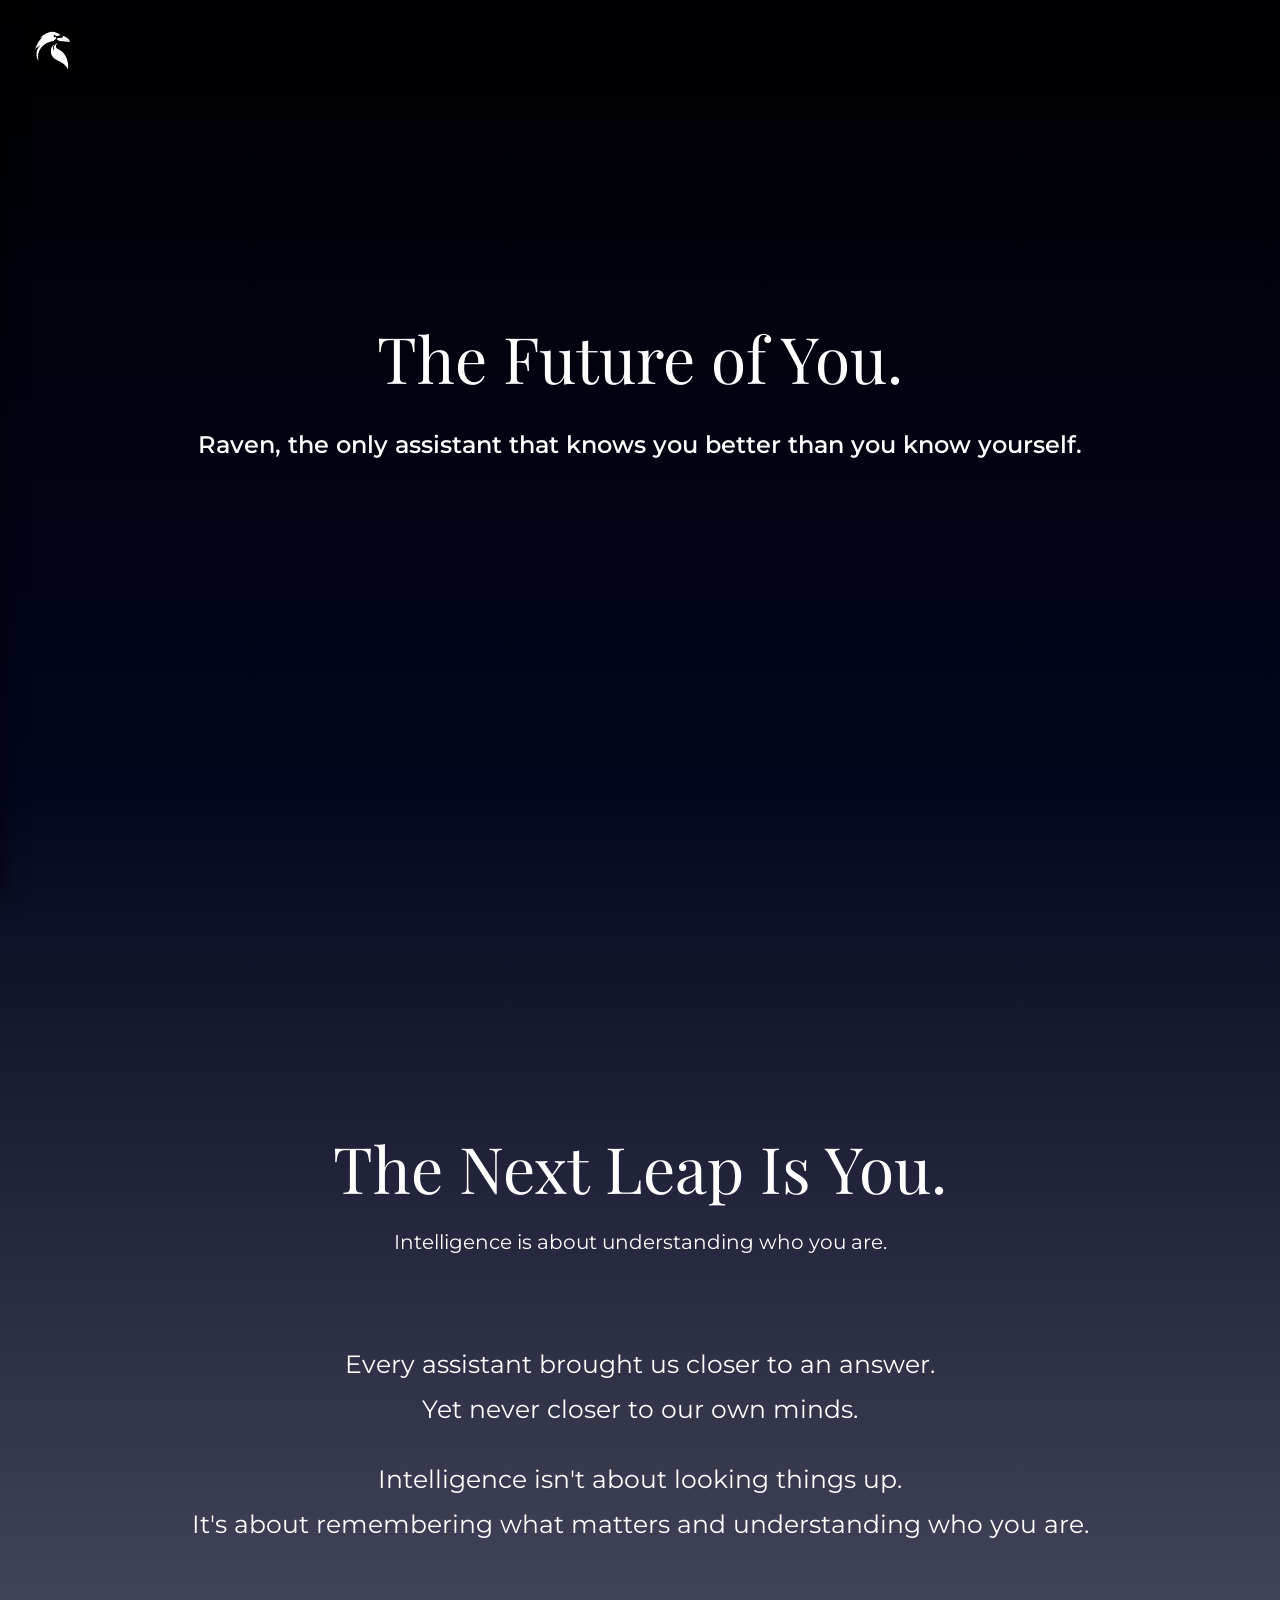
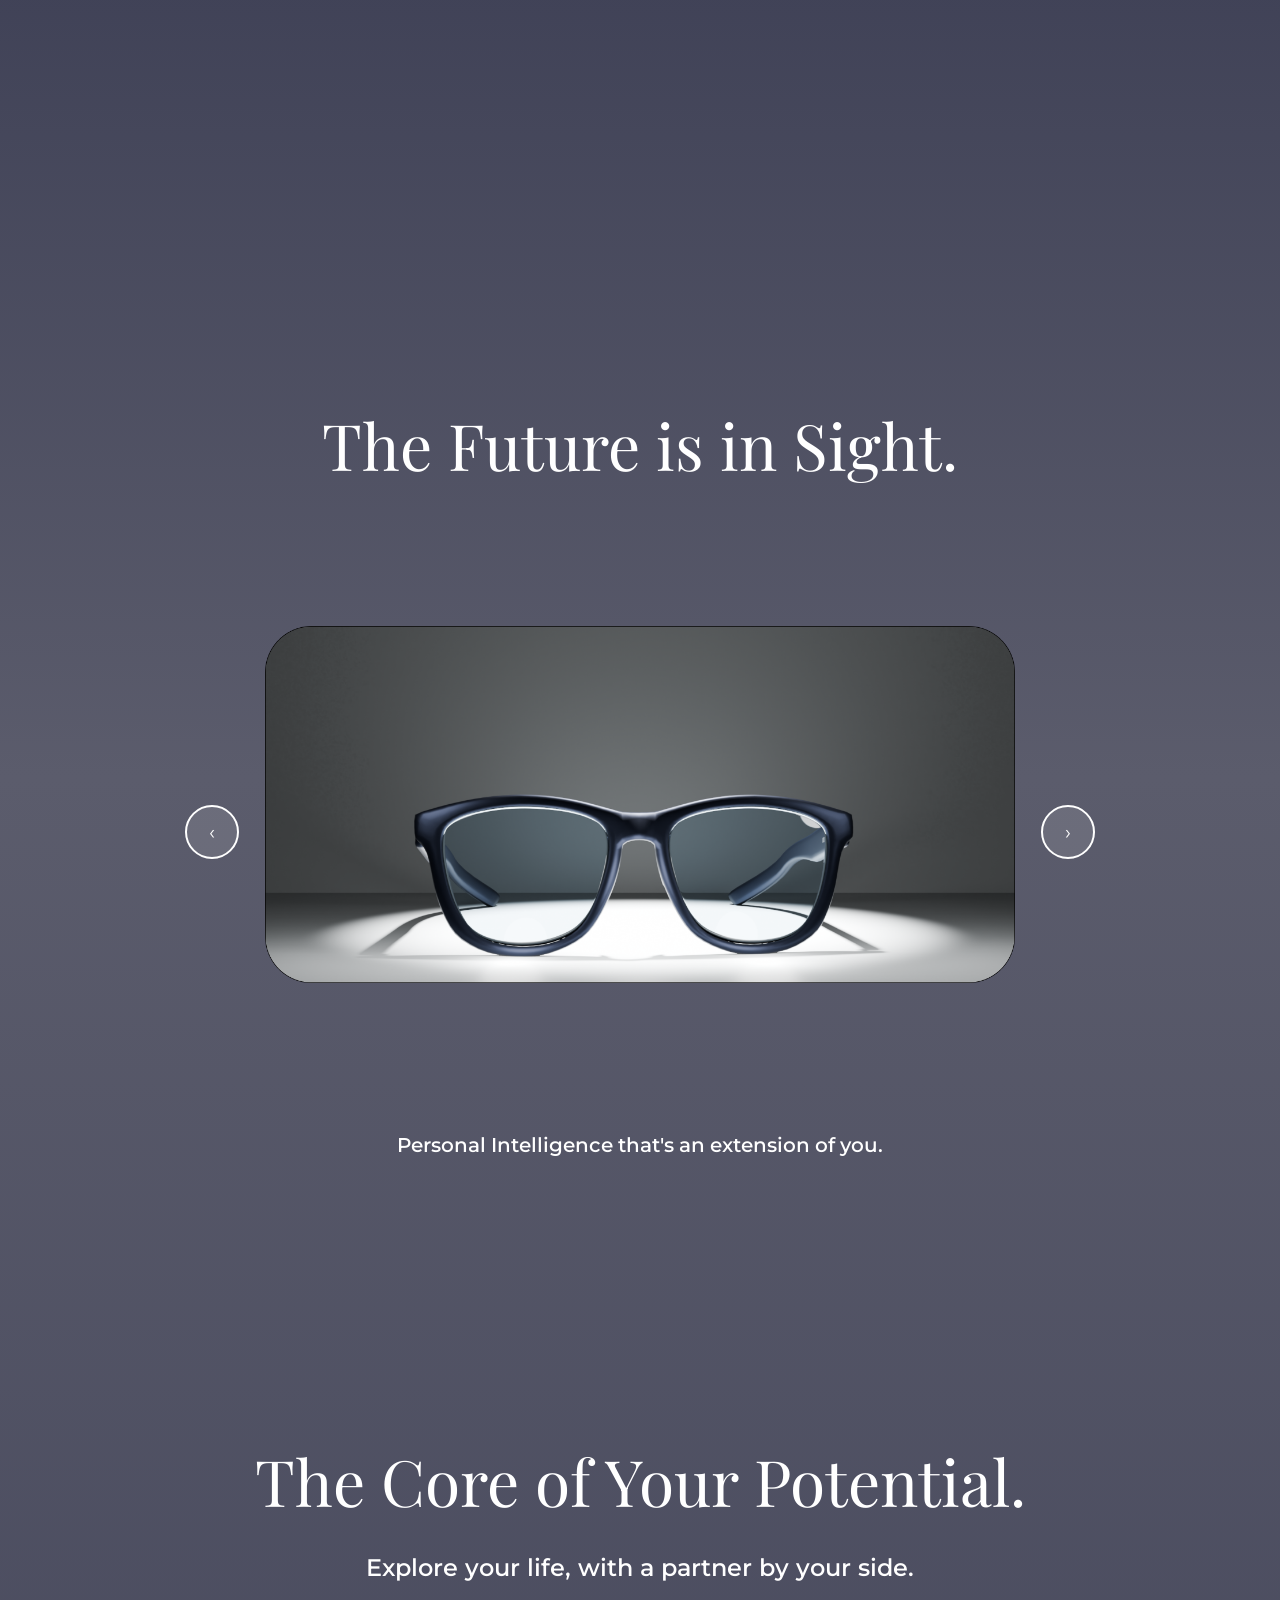
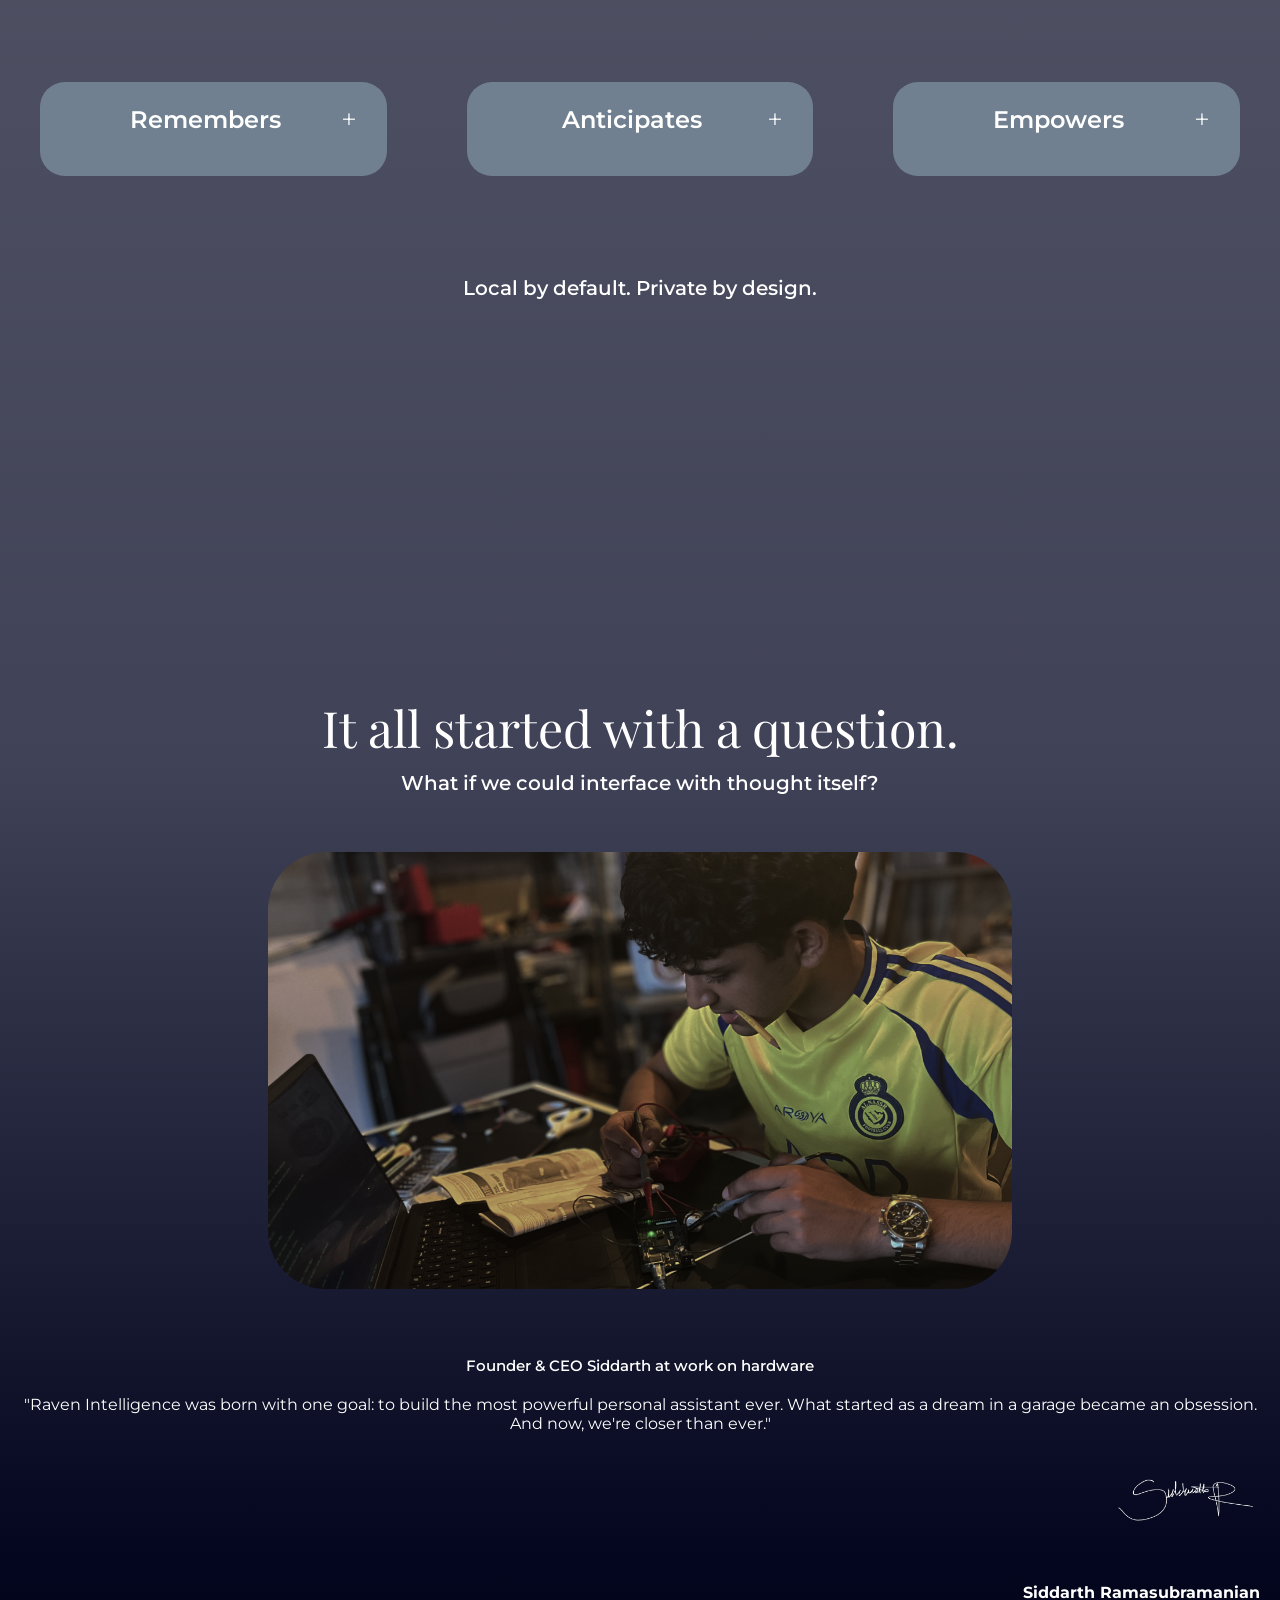
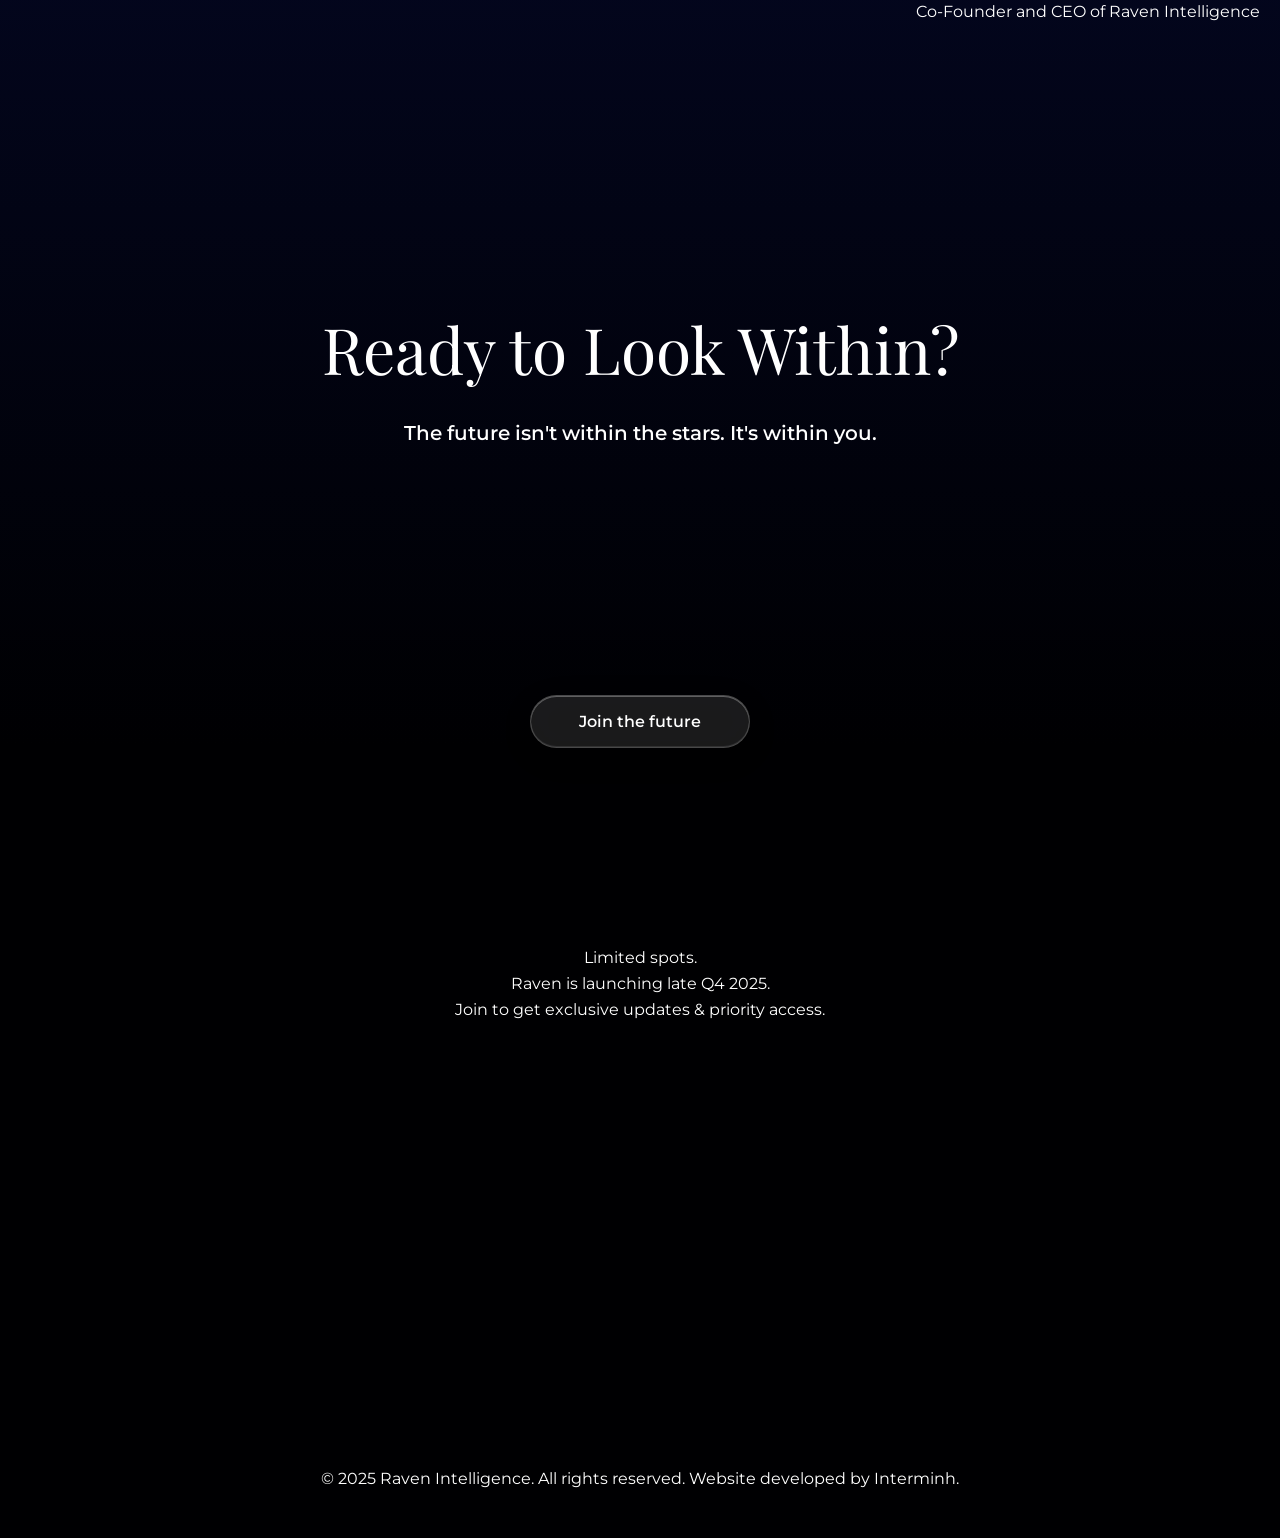
==== commit e7de3776: "Fixed arrows on reveal carousel" ====
--- a/index.html
+++ b/index.html
@@ -61,7 +61,7 @@
             </div>
             <div class = "line">
                 <div>Intelligence isn't about looking things up.</div>
-                <div>It's about remebering what matters and understanding who you are.</div>
+                <div>It's about remembering what matters and understanding who you are.</div>
             </div>
         <div class = "bottom">
             <!-- <div class = "button"><button onclick="scrollToSection('reveal')">Experience Raven</button></div> -->
@@ -104,6 +104,14 @@
             </div>
             
             <div class="carousel-arrow right" onclick="nextSlide('reveal')">&#8250;</div>
+        </div>
+        
+        <!-- Dot indicators for reveal carousel -->
+        <div class="carousel-dots" data-carousel="reveal">
+            <div class="dot active" onclick="goToSlide('reveal', 0)"></div>
+            <div class="dot" onclick="goToSlide('reveal', 1)"></div>
+            <div class="dot" onclick="goToSlide('reveal', 2)"></div>
+            <div class="dot" onclick="goToSlide('reveal', 3)"></div>
         </div>
         <div class = "bottom">
             <!-- <div class = "button"><button onclick="scrollToSection('intro')">Discover the Difference</button></div> -->
@@ -242,8 +250,26 @@
         document.querySelector(`.${slide}`).classList.remove('active');
     });
     
- 
     document.querySelector(`.${carousel.slides[index]}`).classList.add('active');
+    
+    // Update dot indicators
+    updateDotIndicators(carouselName, index);
+}
+
+function updateDotIndicators(carouselName, activeIndex) {
+    const dotsContainer = document.querySelector(`.carousel-dots[data-carousel="${carouselName}"]`);
+    if (dotsContainer) {
+        const dots = dotsContainer.querySelectorAll('.dot');
+        dots.forEach((dot, index) => {
+            dot.classList.toggle('active', index === activeIndex);
+        });
+    }
+}
+
+function goToSlide(carouselName, index) {
+    const carousel = carousels[carouselName];
+    carousel.currentSlide = index;
+    showSlide(carouselName, index);
 }
 
 function nextSlide(carouselName) {
@@ -261,6 +287,115 @@
 // Stopped the automatic rotation for the reveal carousel
 // setInterval(() => nextSlide('reveal'), 5000);
 setInterval(() => nextSlide('beginnings'), 5000);
+
+// Touch/Swipe functionality for carousels
+function initializeCarouselTouch() {
+    const carouselContainers = document.querySelectorAll('.carousel-container');
+    
+    carouselContainers.forEach(container => {
+        const carouselName = container.getAttribute('data-carousel');
+        let startX = 0;
+        let startY = 0;
+        let currentX = 0;
+        let currentY = 0;
+        let isDragging = false;
+        
+        // Touch events
+        container.addEventListener('touchstart', (e) => {
+            startX = e.touches[0].clientX;
+            startY = e.touches[0].clientY;
+            isDragging = true;
+        });
+        
+        container.addEventListener('touchmove', (e) => {
+            if (!isDragging) return;
+            currentX = e.touches[0].clientX;
+            currentY = e.touches[0].clientY;
+        });
+        
+        container.addEventListener('touchend', (e) => {
+            if (!isDragging) return;
+            isDragging = false;
+            
+            const deltaX = startX - currentX;
+            const deltaY = startY - currentY;
+            
+            // Only handle horizontal swipes (ignore vertical)
+            if (Math.abs(deltaX) > Math.abs(deltaY) && Math.abs(deltaX) > 50) {
+                if (deltaX > 0) {
+                    nextSlide(carouselName); // Swipe left = next slide
+                } else {
+                    previousSlide(carouselName); // Swipe right = previous slide
+                }
+            }
+        });
+        
+        // Mouse events for desktop testing
+        container.addEventListener('mousedown', (e) => {
+            startX = e.clientX;
+            startY = e.clientY;
+            isDragging = true;
+            e.preventDefault();
+        });
+        
+        container.addEventListener('mousemove', (e) => {
+            if (!isDragging) return;
+            currentX = e.clientX;
+            currentY = e.clientY;
+        });
+        
+        container.addEventListener('mouseup', (e) => {
+            if (!isDragging) return;
+            isDragging = false;
+            
+            const deltaX = startX - currentX;
+            const deltaY = startY - currentY;
+            
+            if (Math.abs(deltaX) > Math.abs(deltaY) && Math.abs(deltaX) > 50) {
+                if (deltaX > 0) {
+                    nextSlide(carouselName);
+                } else {
+                    previousSlide(carouselName);
+                }
+            }
+        });
+    });
+}
+
+// Initialize touch functionality when page loads
+document.addEventListener('DOMContentLoaded', function() {
+    initializeCarouselTouch();
+    checkCarouselSpace();
+    
+    // Check space on window resize
+    window.addEventListener('resize', checkCarouselSpace);
+});
+
+// Check if there's enough space for arrows and hide them if not
+function checkCarouselSpace() {
+    const revealContainer = document.querySelector('.reveal .carousel-container');
+    if (!revealContainer) return;
+    
+    const containerRect = revealContainer.getBoundingClientRect();
+    const containerWidth = containerRect.width;
+    const minRequiredWidth = 600; // Content + arrow space
+    
+    const leftArrow = revealContainer.querySelector('.carousel-arrow.left');
+    const rightArrow = revealContainer.querySelector('.carousel-arrow.right');
+    const dots = document.querySelector('.carousel-dots[data-carousel="reveal"]');
+    
+    if (containerWidth < minRequiredWidth || window.innerWidth <= 900) {
+        // Hide arrows, show dots
+        if (leftArrow) leftArrow.style.display = 'none';
+        if (rightArrow) rightArrow.style.display = 'none';
+        if (dots) dots.style.display = 'flex';
+    } else {
+        // Show arrows, hide dots
+        if (leftArrow) leftArrow.style.display = 'flex';
+        if (rightArrow) rightArrow.style.display = 'flex';
+        if (dots) dots.style.display = 'none';
+    }
+}
 
 // Track which boxes have been animated
 const animatedBoxes = new Set();
--- a/index.css
+++ b/index.css
@@ -1,6 +1,13 @@
 /* Universal Styles */
 html {
     scroll-behavior: smooth;
+}
+
+/* Universal image scaling */
+img {
+    max-width: 100%;
+    height: auto;
+    object-fit: contain;
 }
 
 body {
@@ -289,6 +296,65 @@
     transform: translateY(-50%) scale(1.1);
 }
 
+/* Carousel dot indicators */
+.carousel-dots {
+    display: none; /* Hidden by default, shown when arrows are hidden */
+    justify-content: center;
+    gap: 10px;
+    margin-top: 20px;
+    position: relative;
+    z-index: 5;
+}
+
+.dot {
+    width: 12px;
+    height: 12px;
+    border-radius: 50%;
+    background: rgba(255, 255, 255, 0.3);
+    cursor: pointer;
+    transition: all 0.3s ease;
+}
+
+.dot.active {
+    background: #FFFFFF;
+    transform: scale(1.3);
+}
+
+.dot:hover {
+    background: rgba(255, 255, 255, 0.6);
+    transform: scale(1.1);
+}
+
+/* Responsive carousel arrow behavior */
+@media screen and (max-width: 900px) {
+    .reveal .carousel-container {
+        position: relative;
+    }
+    
+    .reveal .carousel-arrow {
+        display: none;
+    }
+    
+    .reveal .carousel-dots {
+        display: flex;
+    }
+}
+
+/* Minimum space check for arrows */
+@media screen and (min-width: 901px) {
+    .reveal .carousel-container {
+        min-width: 600px; /* Minimum space needed for content + arrows */
+    }
+    
+    .reveal .carousel-arrow.left {
+        left: -80px; /* Safe distance from carousel content */
+    }
+    
+    .reveal .carousel-arrow.right {
+        right: -80px; /* Safe distance from carousel content */
+    }
+}
+
 
 
 .mid-content {
@@ -342,17 +408,17 @@
     display: flex;
     align-items: center;
     justify-content: center;
-    width: 90%;
-    height: 75%;
-
+    width: 100%;
+    height: 100%;
+    max-width: 100%;
+    max-height: 100%;
 }
 
 .photo img {
     width: 100%;
     height: 100%;
-    object-fit: cover;
+    object-fit: contain;
     border-radius: 81px;
-    border: 0.5px solid whitesmoke;
 }
 
 
@@ -532,8 +598,10 @@
 }
 
 .beginnings .photo {
-    width: 50%;  
-    height: 75%; 
+    width: 60%;  
+    height: 85%;
+    max-width: 100%;
+    max-height: 100%;
 }
 .beginnings .text {
     font-size: 15px;     
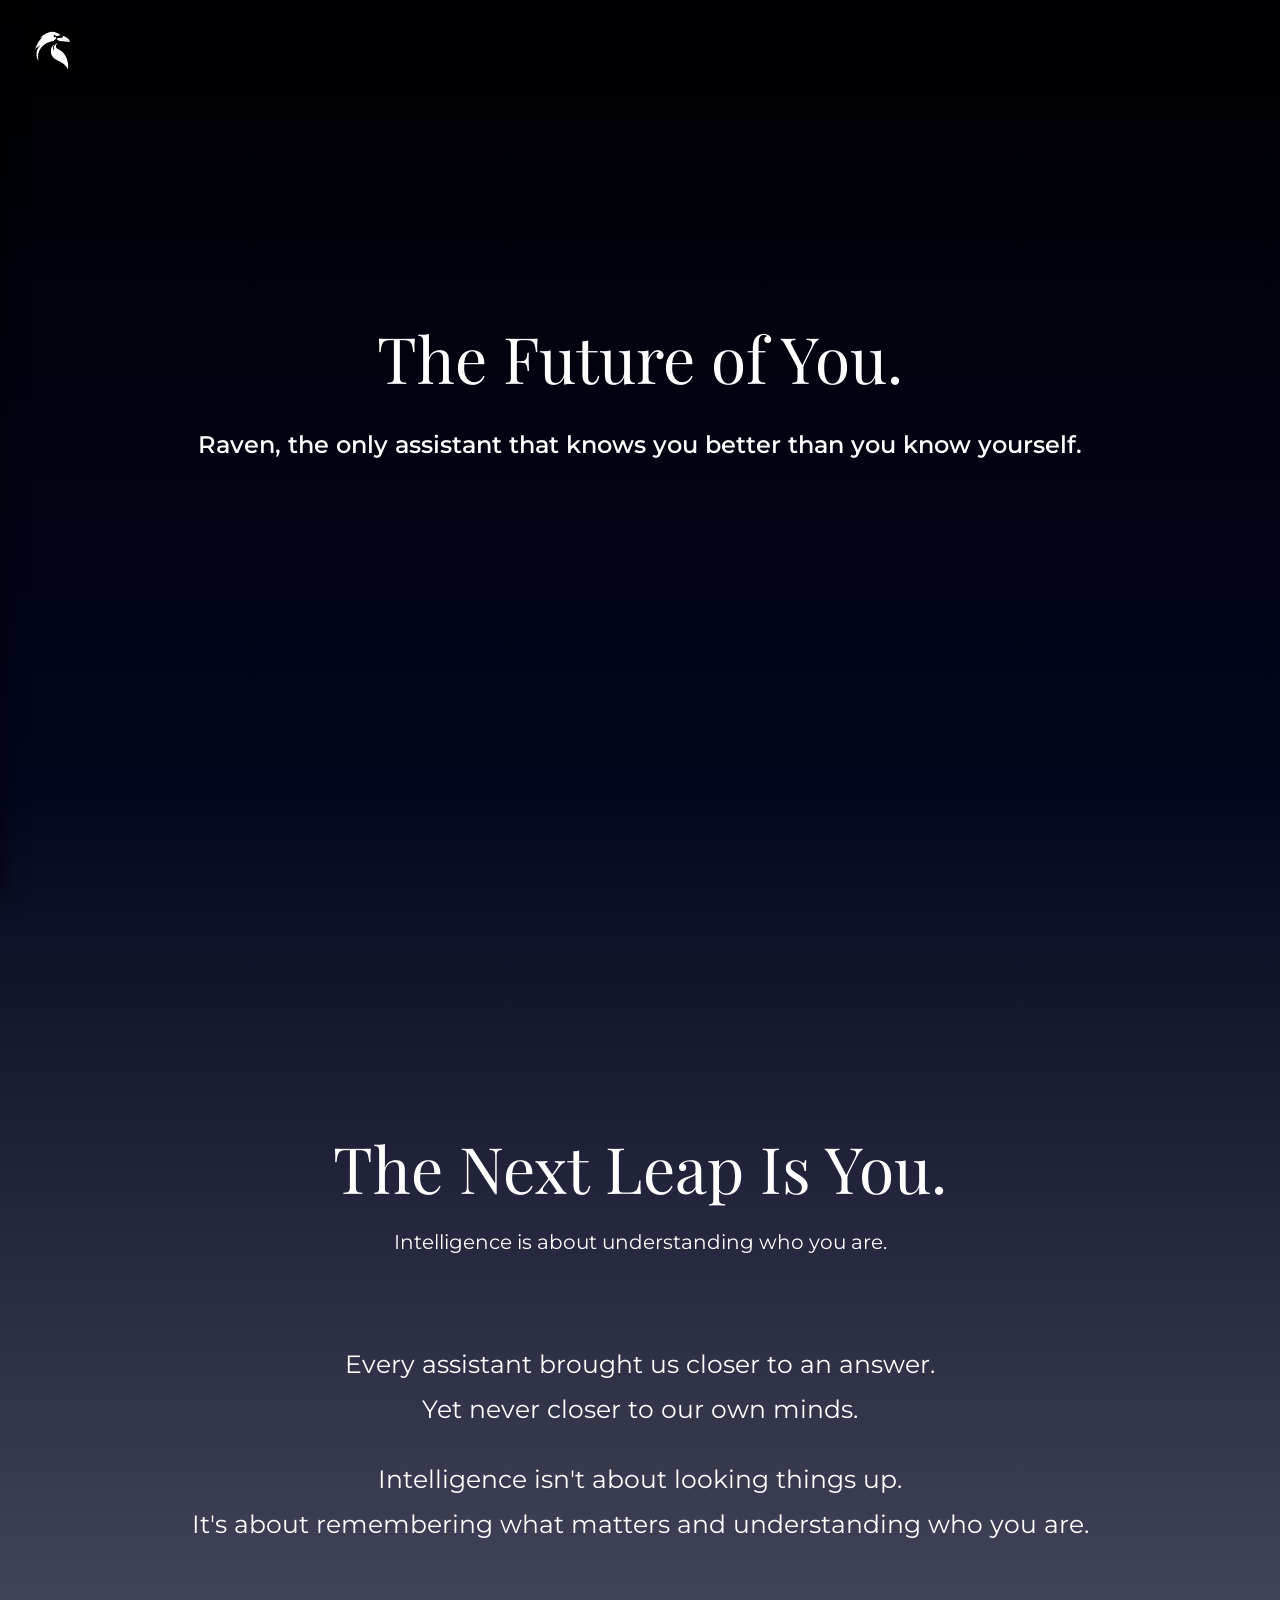
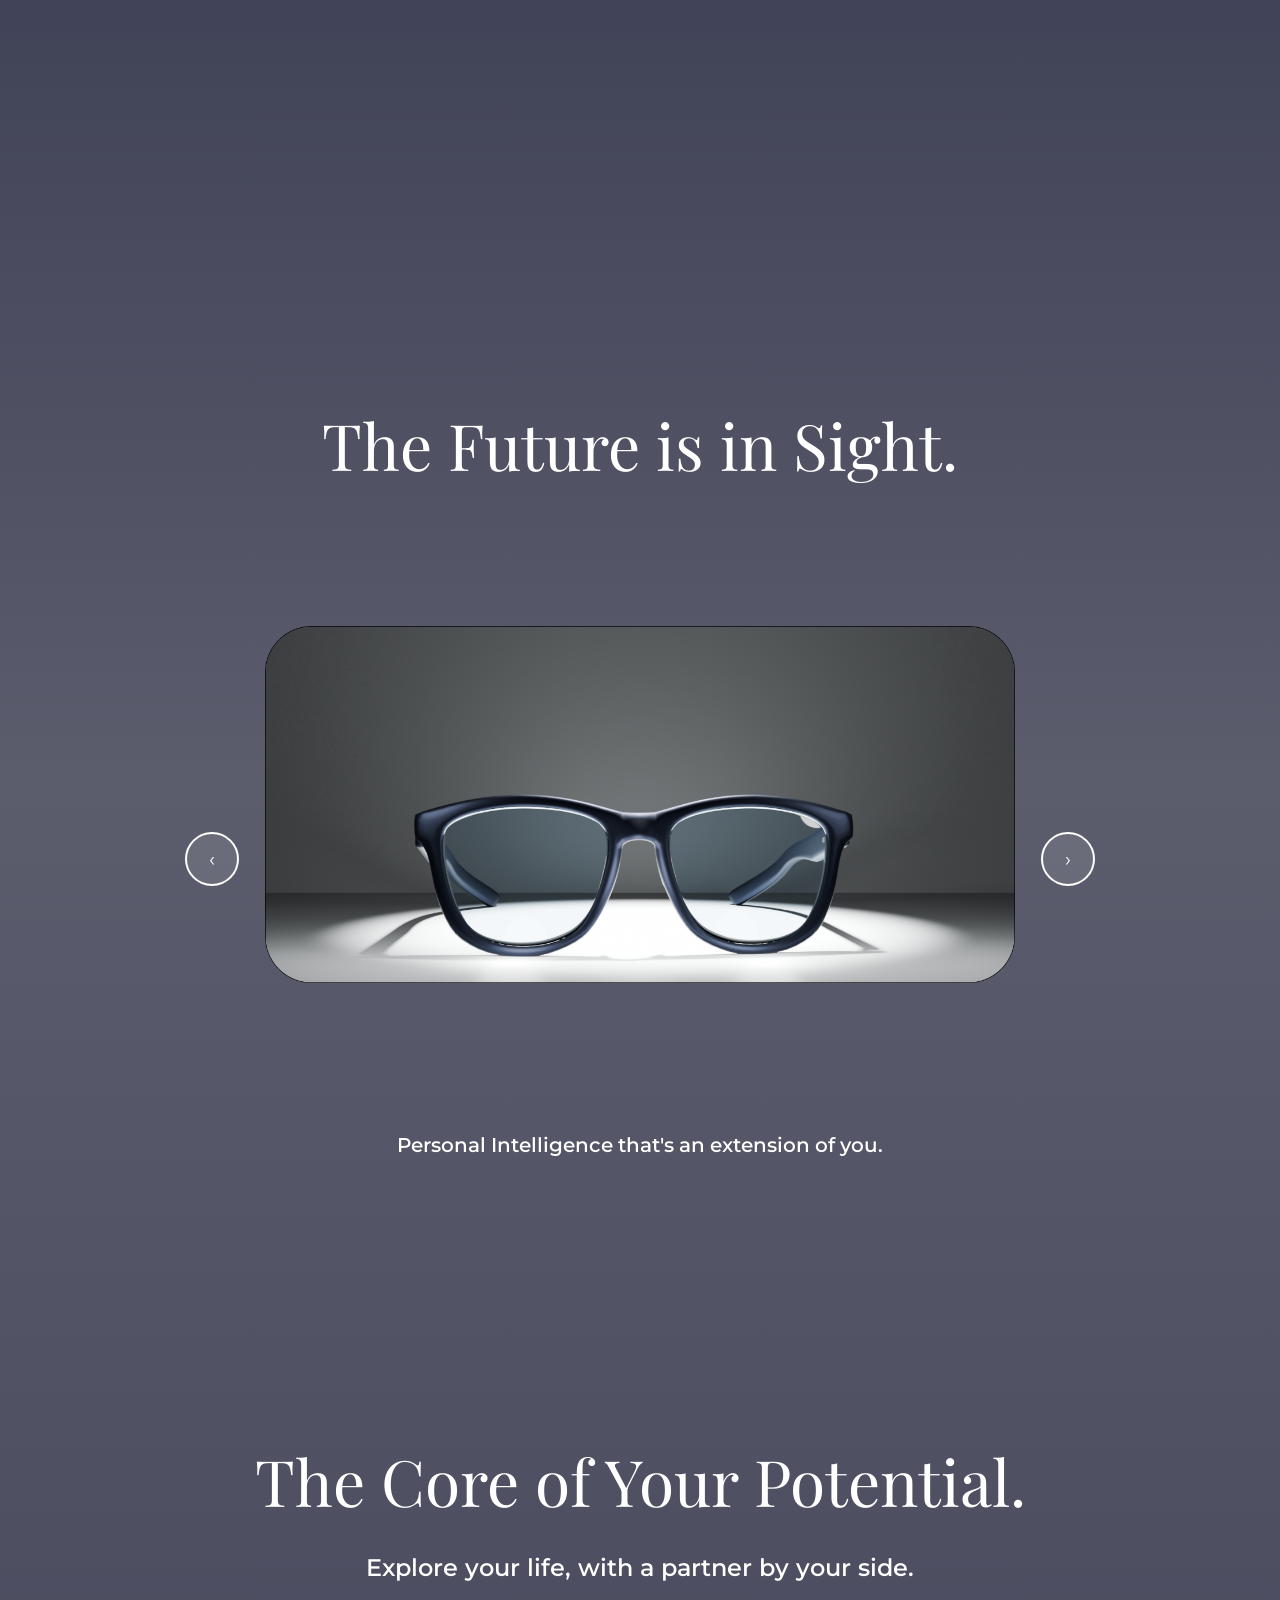
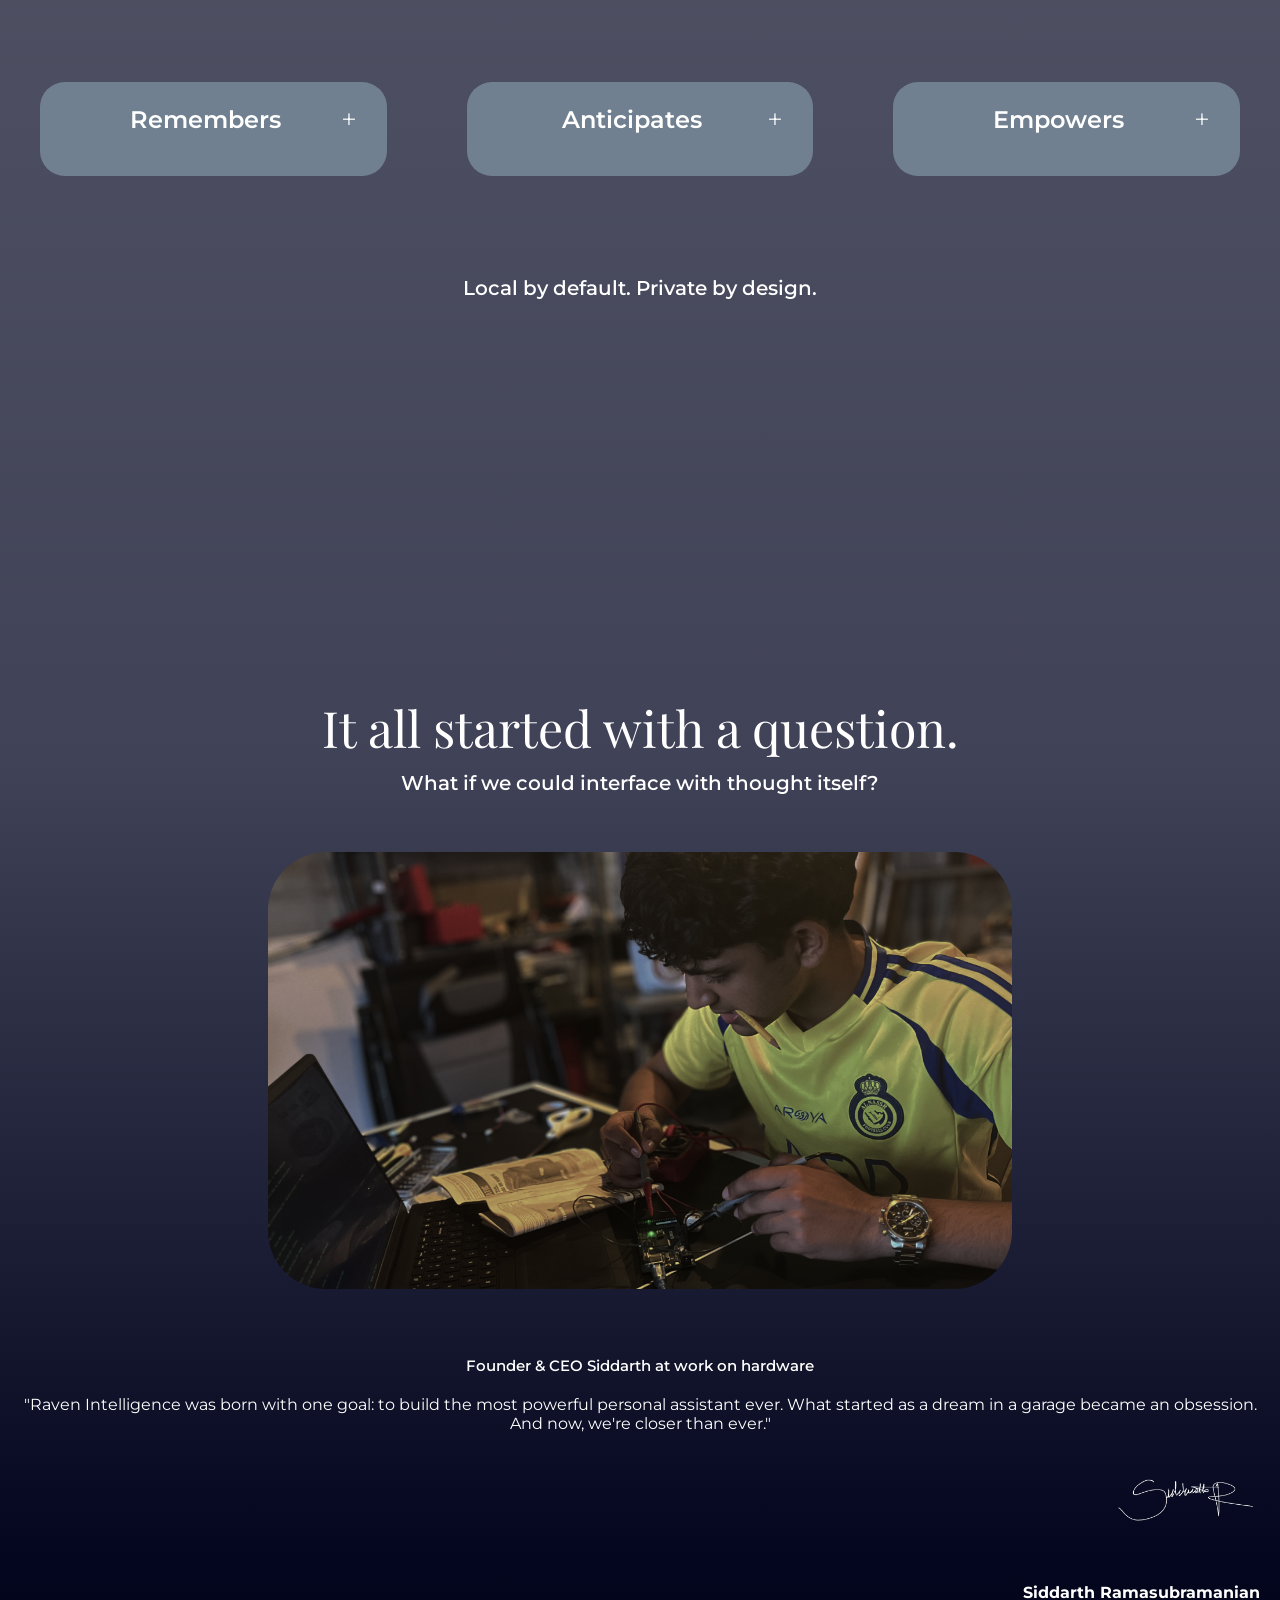
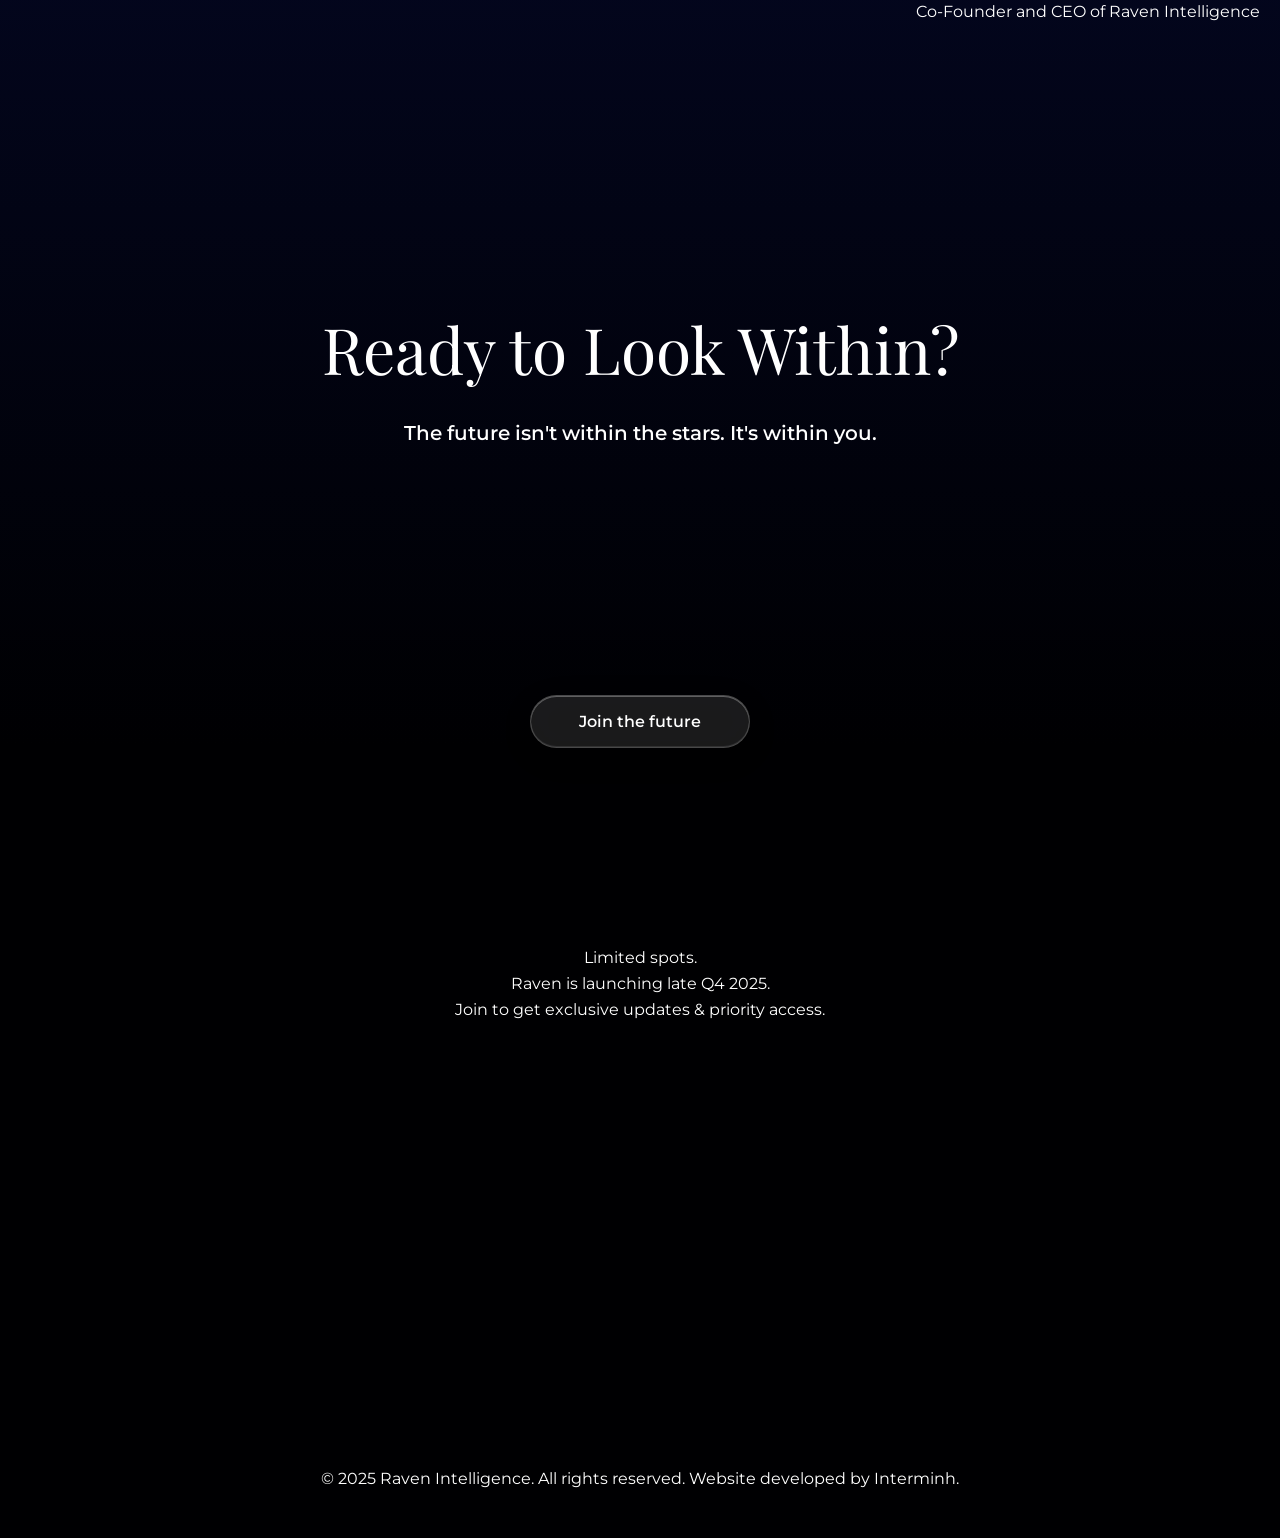
==== commit 92ee6de0: "Added security protocols to the email sign-up link" ====
--- a/index.html
+++ b/index.html
@@ -42,7 +42,7 @@
             <a href="#reveal" onclick="closeSideMenuAndScroll('reveal')">Features</a>
             <a href="#intro" onclick="closeSideMenuAndScroll('intro')">How It Works</a>
             <a href="#beginnings" onclick="closeSideMenuAndScroll('beginnings')">Our Story</a>
-            <a href="https://stats.sender.net/forms/ejRJNv/view" target="_blank">Join the Waitlist</a>
+            <a href="https://stats.sender.net/forms/ejRJNv/view" target="_blank" rel="noopener noreferrer">Join the Waitlist</a>
         </nav>
     </div>
 
@@ -218,7 +218,7 @@
                 <div class = "upper-2">The future isn't within the stars. It's within you.</div>
             </div>
             <div class = "bottom">
-                <button><a href = "https://stats.sender.net/forms/ejRJNv/view">Join the future</a></button>
+                <button><a href = "https://stats.sender.net/forms/ejRJNv/view" target="_blank" rel="noopener noreferrer">Join the future</a></button>
             </div>
             <div class = "end">
                 <div>Limited spots.</div>
@@ -244,13 +244,41 @@
 };
 
 function showSlide(carouselName, index) {
+    console.log('showSlide called:', carouselName, 'index:', index);
     const carousel = carousels[carouselName];
- 
-    carousel.slides.forEach(slide => {
-        document.querySelector(`.${slide}`).classList.remove('active');
+    if (!carousel || !carousel.slides) {
+        console.log('Carousel or slides not found');
+        return;
+    }
+    
+    // Ensure index is valid
+    if (index < 0) index = carousel.slides.length - 1;
+    if (index >= carousel.slides.length) index = 0;
+    
+    console.log('Final index after wrapping:', index);
+    console.log('Available slides:', carousel.slides);
+    
+    // Remove active class from all slides
+    carousel.slides.forEach(slideClass => {
+        const element = document.querySelector(`.${slideClass}`);
+        if (element) {
+            element.classList.remove('active');
+            console.log('Removed active from:', slideClass);
+        }
     });
     
-    document.querySelector(`.${carousel.slides[index]}`).classList.add('active');
+    // Add active class to current slide
+    const currentSlideElement = document.querySelector(`.${carousel.slides[index]}`);
+    if (currentSlideElement) {
+        currentSlideElement.classList.add('active');
+        console.log('Added active to:', carousel.slides[index]);
+    } else {
+        console.log('Could not find element for:', carousel.slides[index]);
+    }
+    
+    // Update carousel state
+    carousel.currentSlide = index;
+    console.log('Updated currentSlide to:', index);
     
     // Update dot indicators
     updateDotIndicators(carouselName, index);
@@ -261,30 +289,48 @@
     if (dotsContainer) {
         const dots = dotsContainer.querySelectorAll('.dot');
         dots.forEach((dot, index) => {
-            dot.classList.toggle('active', index === activeIndex);
+            if (index === activeIndex) {
+                dot.classList.add('active');
+            } else {
+                dot.classList.remove('active');
+            }
         });
     }
 }
 
 function goToSlide(carouselName, index) {
+    showSlide(carouselName, index);
+}
+
+function nextSlide(carouselName) {
+    console.log('nextSlide called for:', carouselName);
     const carousel = carousels[carouselName];
-    carousel.currentSlide = index;
-    showSlide(carouselName, index);
-}
-
-function nextSlide(carouselName) {
+    if (!carousel) {
+        console.log('Carousel not found:', carouselName);
+        return;
+    }
+    
+    console.log('Current slide before:', carousel.currentSlide);
+    const nextIndex = carousel.currentSlide + 1;
+    console.log('Next index will be:', nextIndex);
+    showSlide(carouselName, nextIndex);
+}
+
+function previousSlide(carouselName) {
+    console.log('previousSlide called for:', carouselName);
     const carousel = carousels[carouselName];
-    carousel.currentSlide = (carousel.currentSlide + 1) % carousel.slides.length;
-    showSlide(carouselName, carousel.currentSlide);
-}
-
-function previousSlide(carouselName) {
-    const carousel = carousels[carouselName];
-    carousel.currentSlide = (carousel.currentSlide - 1 + carousel.slides.length) % carousel.slides.length;
-    showSlide(carouselName, carousel.currentSlide);
-}
-
-// Stopped the automatic rotation for the reveal carousel
+    if (!carousel) {
+        console.log('Carousel not found:', carouselName);
+        return;
+    }
+    
+    console.log('Current slide before:', carousel.currentSlide);
+    const prevIndex = carousel.currentSlide - 1;
+    console.log('Previous index will be:', prevIndex);
+    showSlide(carouselName, prevIndex);
+}
+
+
 // setInterval(() => nextSlide('reveal'), 5000);
 setInterval(() => nextSlide('beginnings'), 5000);
 
@@ -300,7 +346,7 @@
         let currentY = 0;
         let isDragging = false;
         
-        // Touch events
+
         container.addEventListener('touchstart', (e) => {
             startX = e.touches[0].clientX;
             startY = e.touches[0].clientY;
@@ -323,15 +369,20 @@
             // Only handle horizontal swipes (ignore vertical)
             if (Math.abs(deltaX) > Math.abs(deltaY) && Math.abs(deltaX) > 50) {
                 if (deltaX > 0) {
-                    nextSlide(carouselName); // Swipe left = next slide
+                    nextSlide(carouselName); 
                 } else {
-                    previousSlide(carouselName); // Swipe right = previous slide
+                    previousSlide(carouselName); 
                 }
             }
         });
         
-        // Mouse events for desktop testing
+
         container.addEventListener('mousedown', (e) => {
+            // Don't interfere with arrow clicks
+            if (e.target.classList.contains('carousel-arrow')) {
+                return;
+            }
+            
             startX = e.clientX;
             startY = e.clientY;
             isDragging = true;
@@ -362,23 +413,14 @@
     });
 }
 
-// Initialize touch functionality when page loads
-document.addEventListener('DOMContentLoaded', function() {
-    initializeCarouselTouch();
-    checkCarouselSpace();
-    
-    // Check space on window resize
-    window.addEventListener('resize', checkCarouselSpace);
-});
-
-// Check if there's enough space for arrows and hide them if not
+
 function checkCarouselSpace() {
     const revealContainer = document.querySelector('.reveal .carousel-container');
     if (!revealContainer) return;
     
     const containerRect = revealContainer.getBoundingClientRect();
     const containerWidth = containerRect.width;
-    const minRequiredWidth = 600; // Content + arrow space
+    const minRequiredWidth = 600; 
     
     const leftArrow = revealContainer.querySelector('.carousel-arrow.left');
     const rightArrow = revealContainer.querySelector('.carousel-arrow.right');
@@ -397,16 +439,16 @@
     }
 }
 
-// Track which boxes have been animated
+
 const animatedBoxes = new Set();
 
-// Function to create fast typewriter effect that handles HTML
+// Typewriter effect in intro section
 function fastTypewriterEffect(element, htmlContent, speed = 15) {
     return new Promise((resolve) => {
         element.innerHTML = '';
         element.style.visibility = 'visible';
         
-        // Extract plain text content for typing
+
         const tempDiv = document.createElement('div');
         tempDiv.innerHTML = htmlContent;
         const plainText = tempDiv.textContent || tempDiv.innerText;
@@ -416,36 +458,36 @@
             if (i < plainText.length) {
                 const currentText = plainText.substring(0, i + 1);
                 
-                // Apply HTML formatting to the current text
+          
                 if (htmlContent.includes('<strong>')) {
-                    // Find the strong tag content
+              
                     const strongMatch = htmlContent.match(/<strong>(.*?)<\/strong>/);
                     if (strongMatch) {
                         const strongText = strongMatch[1];
                         if (currentText.length <= strongText.length) {
-                            // Still typing within the strong tag
+                       
                             element.innerHTML = `<strong>${currentText}</strong>`;
                         } else {
-                            // Finished strong tag, add remaining text
+      
                             const remainingText = currentText.substring(strongText.length);
                             element.innerHTML = `<strong>${strongText}</strong>${remainingText}`;
                         }
                     }
                 } else {
-                    // No special formatting, just add text
+ 
                     element.textContent = currentText;
                 }
                 i++;
             } else {
                 clearInterval(timer);
-                element.innerHTML = htmlContent; // Ensure final HTML is exactly right
+                element.innerHTML = htmlContent; 
                 resolve();
             }
         }, speed);
     });
 }
 
-// Function to toggle box expansion & typewriter effect
+//Box expansion function
 async function toggleBox(box) {
     const isExpanding = !box.classList.contains('expanded');
     const boxId = box.id;
@@ -483,7 +525,7 @@
     }
 }
 
-// Function to scroll to a section smoothly
+//Sidebar scroll to section
 function scrollToSection(sectionId) {
     const element = document.getElementById(sectionId);
     if (element) {
@@ -527,6 +569,90 @@
         scrollToSection(sectionId);
     }, 300);
 }
+
+//Apple inspired website reveal
+class ScrollAnimations {
+    constructor() {
+        this.sections = document.querySelectorAll('.header, .info, .reveal, .intro, .beginnings, .finale');
+        this.animatedSections = new Set();
+        this.init();
+    }
+
+    init() {
+
+        this.sections.forEach((section, index) => {
+            if (index === 0) {
+                // Keep header visible
+                section.classList.add('scroll-visible');
+            } else {
+                // Hide other sections initially
+                section.classList.add('scroll-hidden');
+            }
+        });
+
+
+        this.observer = new IntersectionObserver(
+            (entries) => this.handleIntersection(entries),
+            {
+                threshold: 0.1, 
+                rootMargin: '-50px 0px -50px 0px' 
+            }
+        );
+
+        this.sections.forEach((section, index) => {
+            if (index > 0) {
+                this.observer.observe(section);
+            }
+        });
+    }
+
+    handleIntersection(entries) {
+        entries.forEach(entry => {
+            if (entry.isIntersecting) {
+                const section = entry.target;
+                const sectionId = section.id || section.className.split(' ')[0];
+                
+                // Only animate if not already animated
+                if (!this.animatedSections.has(sectionId)) {
+                    this.animateSection(section);
+                    this.animatedSections.add(sectionId);
+                }
+            }
+        });
+    }
+
+    animateSection(section) {
+  
+        section.classList.remove('scroll-hidden');
+        section.classList.add('scroll-visible');
+        
+
+        setTimeout(() => {
+            section.classList.add('scroll-animated');
+        }, 50);
+    }
+}
+
+
+// Initialize carousel on page load
+function initializeCarousel() {
+    // Make sure reveal carousel starts at slide 0
+    showSlide('reveal', 0);
+    // Make sure beginnings carousel starts at slide 0  
+    showSlide('beginnings', 0);
+}
+
+document.addEventListener('DOMContentLoaded', function() {
+    initializeCarousel();
+    initializeCarouselTouch();
+    checkCarouselSpace();
+    
+  
+    new ScrollAnimations();
+    
+ 
+    window.addEventListener('resize', checkCarouselSpace);
+});
 </script>
 
 </body>
--- a/index.css
+++ b/index.css
@@ -27,6 +27,225 @@
 a {
     text-decoration: none;
     color: #FFFFFF;
+}
+
+/* Apple inspired animations during scrolltime */
+.scroll-hidden {
+    opacity: 0;
+    transform: translateY(60px);
+    transition: none;
+}
+
+.scroll-visible {
+    opacity: 1;
+    transform: translateY(0);
+    transition: opacity 0.8s cubic-bezier(0.25, 0.46, 0.45, 0.94),
+                transform 0.8s cubic-bezier(0.25, 0.46, 0.45, 0.94);
+}
+
+.scroll-animated {
+    transition-duration: 0.8s;
+}
+
+/* Reveal carousel specific animations */
+.reveal.scroll-hidden .carousel-container,
+.reveal.scroll-hidden .carousel-dots {
+    opacity: 0;
+    transform: translateY(40px);
+    transition: none;
+}
+
+.reveal.scroll-visible .carousel-container {
+    opacity: 1;
+    transform: translateY(0);
+    transition: opacity 1.2s cubic-bezier(0.25, 0.46, 0.45, 0.94) 0.3s,
+                transform 1.2s cubic-bezier(0.25, 0.46, 0.45, 0.94) 0.3s;
+}
+
+.reveal.scroll-visible .carousel-dots {
+    opacity: 1;
+    transform: translateY(0);
+    transition: opacity 1.0s cubic-bezier(0.25, 0.46, 0.45, 0.94) 0.6s,
+                transform 1.0s cubic-bezier(0.25, 0.46, 0.45, 0.94) 0.6s;
+}
+
+/* Carousel arrows fade in */
+.reveal.scroll-hidden .carousel-arrow {
+    opacity: 0;
+    transform: scale(0.8);
+    transition: none;
+}
+
+.reveal.scroll-visible .carousel-arrow.left {
+    opacity: 1;
+    transform: scale(1);
+    transition: opacity 0.8s cubic-bezier(0.25, 0.46, 0.45, 0.94) 0.5s,
+                transform 0.8s cubic-bezier(0.25, 0.46, 0.45, 0.94) 0.5s;
+}
+
+.reveal.scroll-visible .carousel-arrow.right {
+    opacity: 1;
+    transform: scale(1);
+    transition: opacity 0.8s cubic-bezier(0.25, 0.46, 0.45, 0.94) 0.7s,
+                transform 0.8s cubic-bezier(0.25, 0.46, 0.45, 0.94) 0.7s;
+}
+
+/* Intro section expandable boxes animation */
+.intro.scroll-hidden .box {
+    opacity: 0;
+    transform: translateY(50px) scale(0.95);
+    transition: none;
+}
+
+.intro.scroll-visible .box#box1 {
+    opacity: 1;
+    transform: translateY(0) scale(1);
+    transition: opacity 1.0s cubic-bezier(0.25, 0.46, 0.45, 0.94) 0.2s,
+                transform 1.0s cubic-bezier(0.25, 0.46, 0.45, 0.94) 0.2s;
+}
+
+.intro.scroll-visible .box#box2 {
+    opacity: 1;
+    transform: translateY(0) scale(1);
+    transition: opacity 1.0s cubic-bezier(0.25, 0.46, 0.45, 0.94) 0.4s,
+                transform 1.0s cubic-bezier(0.25, 0.46, 0.45, 0.94) 0.4s;
+}
+
+.intro.scroll-visible .box#box3 {
+    opacity: 1;
+    transform: translateY(0) scale(1);
+    transition: opacity 1.0s cubic-bezier(0.25, 0.46, 0.45, 0.94) 0.6s,
+                transform 1.0s cubic-bezier(0.25, 0.46, 0.45, 0.94) 0.6s;
+}
+
+/* Bottom text animation */
+.intro.scroll-hidden .bottom .text {
+    opacity: 0;
+    transform: translateY(30px);
+    transition: none;
+}
+
+.intro.scroll-visible .bottom .text {
+    opacity: 1;
+    transform: translateY(0);
+    transition: opacity 1.2s cubic-bezier(0.25, 0.46, 0.45, 0.94) 0.8s,
+                transform 1.2s cubic-bezier(0.25, 0.46, 0.45, 0.94) 0.8s;
+}
+
+/* Beginnings carousel specific animations */
+.beginnings.scroll-hidden .carousel-container {
+    opacity: 0;
+    transform: translateY(40px);
+    transition: none;
+}
+
+.beginnings.scroll-visible .carousel-container {
+    opacity: 1;
+    transform: translateY(0);
+    transition: opacity 1.2s cubic-bezier(0.25, 0.46, 0.45, 0.94) 0.3s,
+                transform 1.2s cubic-bezier(0.25, 0.46, 0.45, 0.94) 0.3s;
+}
+
+/* Beginnings carousel arrows fade in */
+.beginnings.scroll-hidden .carousel-arrow {
+    opacity: 0;
+    transform: scale(0.8);
+    transition: none;
+}
+
+.beginnings.scroll-visible .carousel-arrow.left {
+    opacity: 1;
+    transform: scale(1);
+    transition: opacity 0.8s cubic-bezier(0.25, 0.46, 0.45, 0.94) 0.5s,
+                transform 0.8s cubic-bezier(0.25, 0.46, 0.45, 0.94) 0.5s;
+}
+
+.beginnings.scroll-visible .carousel-arrow.right {
+    opacity: 1;
+    transform: scale(1);
+    transition: opacity 0.8s cubic-bezier(0.25, 0.46, 0.45, 0.94) 0.7s,
+                transform 0.8s cubic-bezier(0.25, 0.46, 0.45, 0.94) 0.7s;
+}
+
+/* Beginnings text content animation */
+.beginnings.scroll-hidden .start .roots {
+    opacity: 0;
+    transform: translateY(30px);
+    transition: none;
+}
+
+.beginnings.scroll-visible .start .roots {
+    opacity: 1;
+    transform: translateY(0);
+    transition: opacity 1.0s cubic-bezier(0.25, 0.46, 0.45, 0.94) 0.6s,
+                transform 1.0s cubic-bezier(0.25, 0.46, 0.45, 0.94) 0.6s;
+}
+
+.beginnings.scroll-hidden .start .signature {
+    opacity: 0;
+    transform: translateY(30px) scale(0.95);
+    transition: none;
+}
+
+.beginnings.scroll-visible .start .signature {
+    opacity: 1;
+    transform: translateY(0) scale(1);
+    transition: opacity 1.2s cubic-bezier(0.25, 0.46, 0.45, 0.94) 0.9s,
+                transform 1.2s cubic-bezier(0.25, 0.46, 0.45, 0.94) 0.9s;
+}
+
+/* Finale section animations */
+.finale.scroll-hidden .bottom button {
+    opacity: 0;
+    transform: translateY(40px) scale(0.9);
+    transition: none;
+}
+
+.finale.scroll-visible .bottom button {
+    opacity: 1;
+    transform: translateY(0) scale(1);
+    transition: opacity 1.2s cubic-bezier(0.25, 0.46, 0.45, 0.94) 0.3s,
+                transform 1.2s cubic-bezier(0.25, 0.46, 0.45, 0.94) 0.3s;
+}
+
+.finale.scroll-hidden .end div {
+    opacity: 0;
+    transform: translateY(25px);
+    transition: none;
+}
+
+.finale.scroll-visible .end div:nth-child(1) {
+    opacity: 1;
+    transform: translateY(0);
+    transition: opacity 0.8s cubic-bezier(0.25, 0.46, 0.45, 0.94) 0.5s,
+                transform 0.8s cubic-bezier(0.25, 0.46, 0.45, 0.94) 0.5s;
+}
+
+.finale.scroll-visible .end div:nth-child(2) {
+    opacity: 1;
+    transform: translateY(0);
+    transition: opacity 0.8s cubic-bezier(0.25, 0.46, 0.45, 0.94) 0.7s,
+                transform 0.8s cubic-bezier(0.25, 0.46, 0.45, 0.94) 0.7s;
+}
+
+.finale.scroll-visible .end div:nth-child(3) {
+    opacity: 1;
+    transform: translateY(0);
+    transition: opacity 0.8s cubic-bezier(0.25, 0.46, 0.45, 0.94) 0.9s,
+                transform 0.8s cubic-bezier(0.25, 0.46, 0.45, 0.94) 0.9s;
+}
+
+.finale.scroll-hidden .copyright {
+    opacity: 0;
+    transform: translateY(20px);
+    transition: none;
+}
+
+.finale.scroll-visible .copyright {
+    opacity: 1;
+    transform: translateY(0);
+    transition: opacity 1.0s cubic-bezier(0.25, 0.46, 0.45, 0.94) 1.1s,
+                transform 1.0s cubic-bezier(0.25, 0.46, 0.45, 0.94) 1.1s;
 }
 
 /*Center Alignment*/
@@ -174,7 +393,7 @@
     transition: all 0.1s ease;
 }
 
-/* Apply top margin to all .bottom button except in finale */
+
 .bottom button {
     margin-top: 50px;
 }
@@ -296,9 +515,9 @@
     transform: translateY(-50%) scale(1.1);
 }
 
-/* Carousel dot indicators */
+/* Carousel dot display */
 .carousel-dots {
-    display: none; /* Hidden by default, shown when arrows are hidden */
+    display: none; 
     justify-content: center;
     gap: 10px;
     margin-top: 20px;
@@ -325,7 +544,7 @@
     transform: scale(1.1);
 }
 
-/* Responsive carousel arrow behavior */
+
 @media screen and (max-width: 900px) {
     .reveal .carousel-container {
         position: relative;
@@ -340,18 +559,18 @@
     }
 }
 
-/* Minimum space check for arrows */
+
 @media screen and (min-width: 901px) {
     .reveal .carousel-container {
-        min-width: 600px; /* Minimum space needed for content + arrows */
+        min-width: 600px; 
     }
     
     .reveal .carousel-arrow.left {
-        left: -80px; /* Safe distance from carousel content */
+        left: -80px; 
     }
     
     .reveal .carousel-arrow.right {
-        right: -80px; /* Safe distance from carousel content */
+        right: -80px; 
     }
 }
 
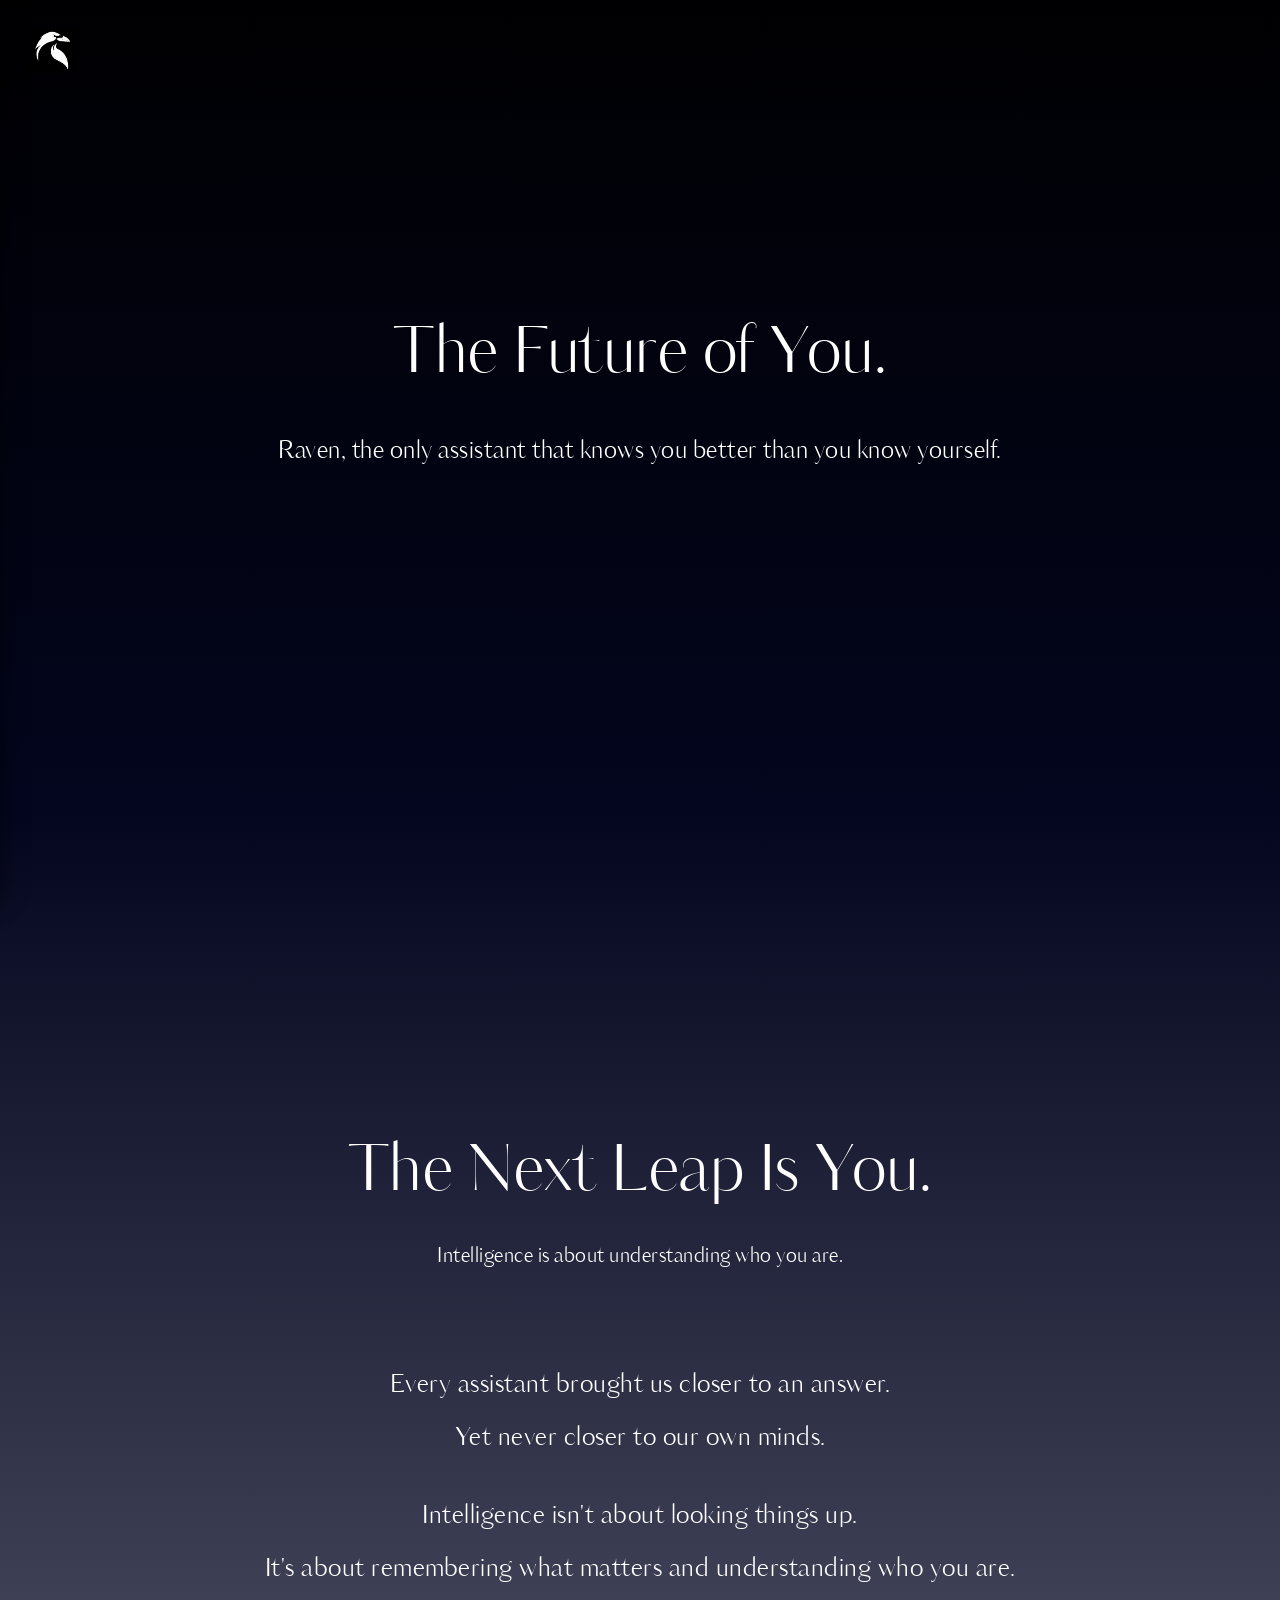
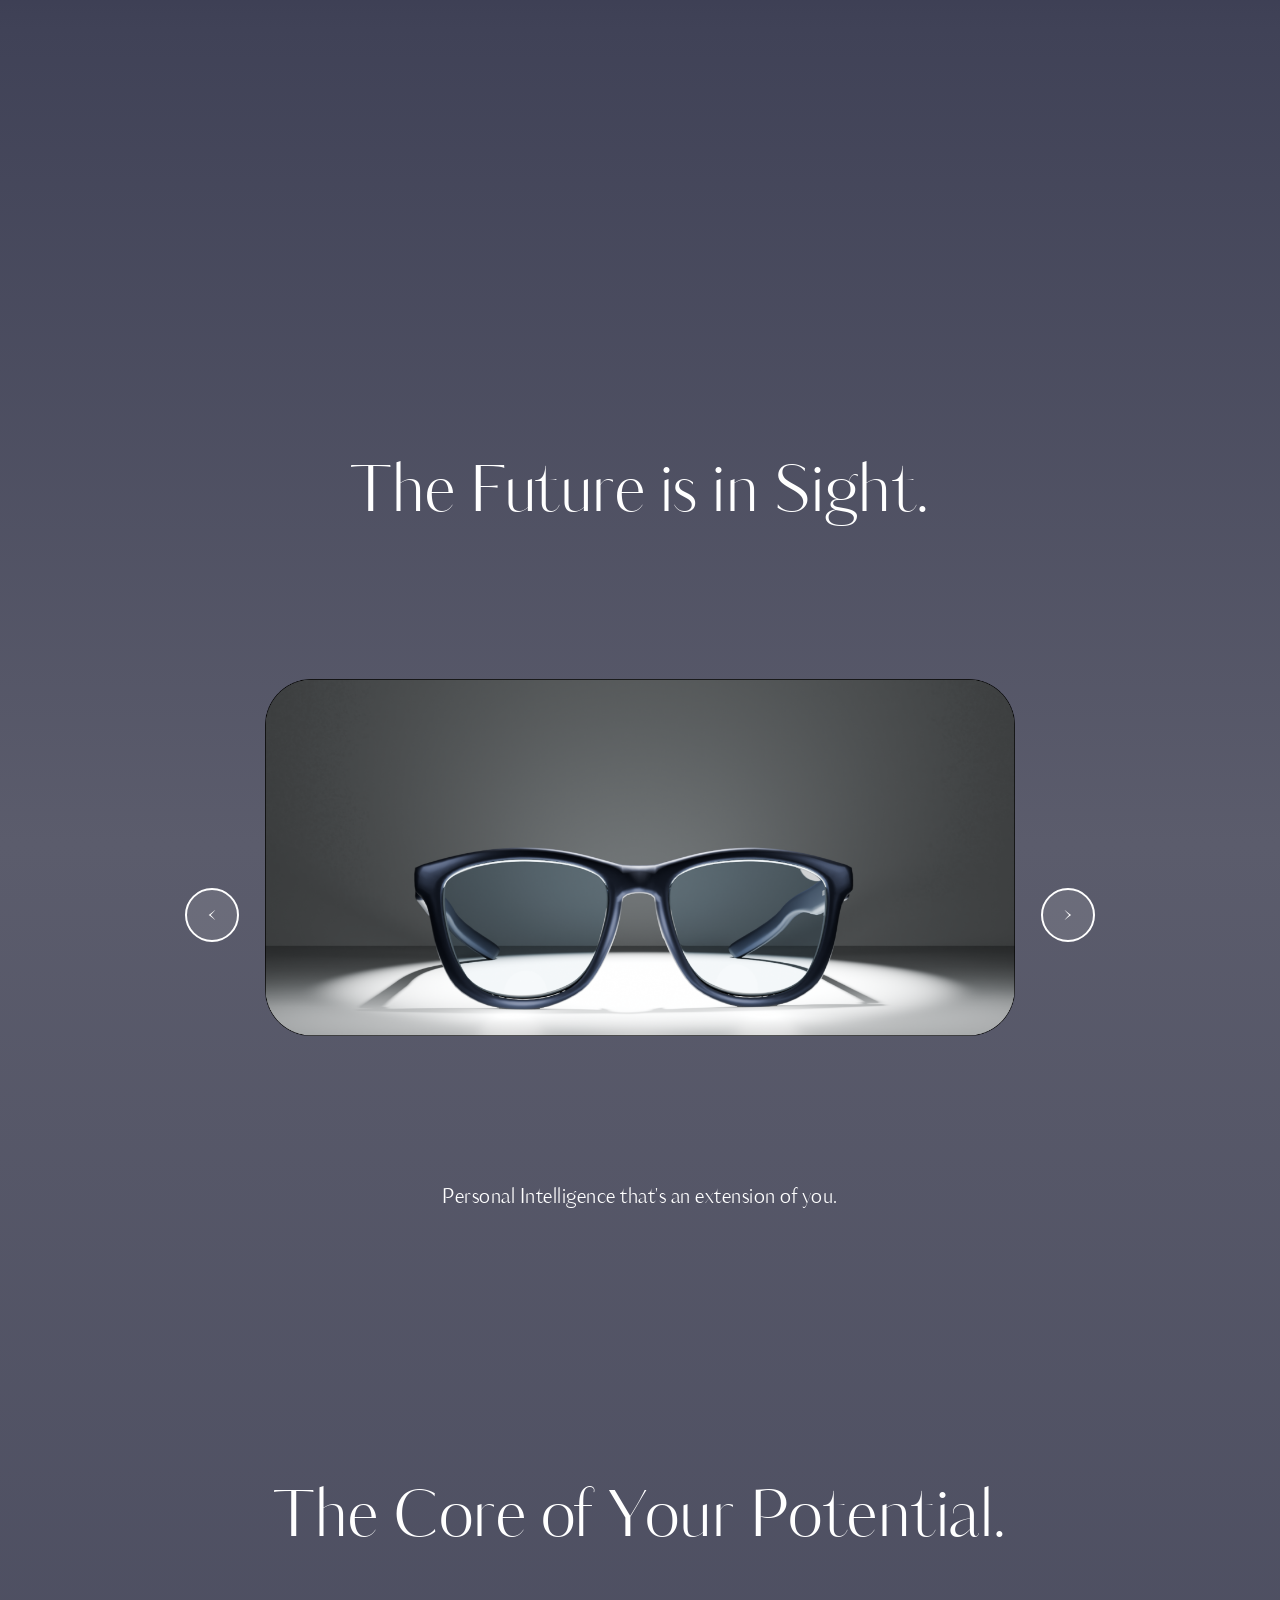
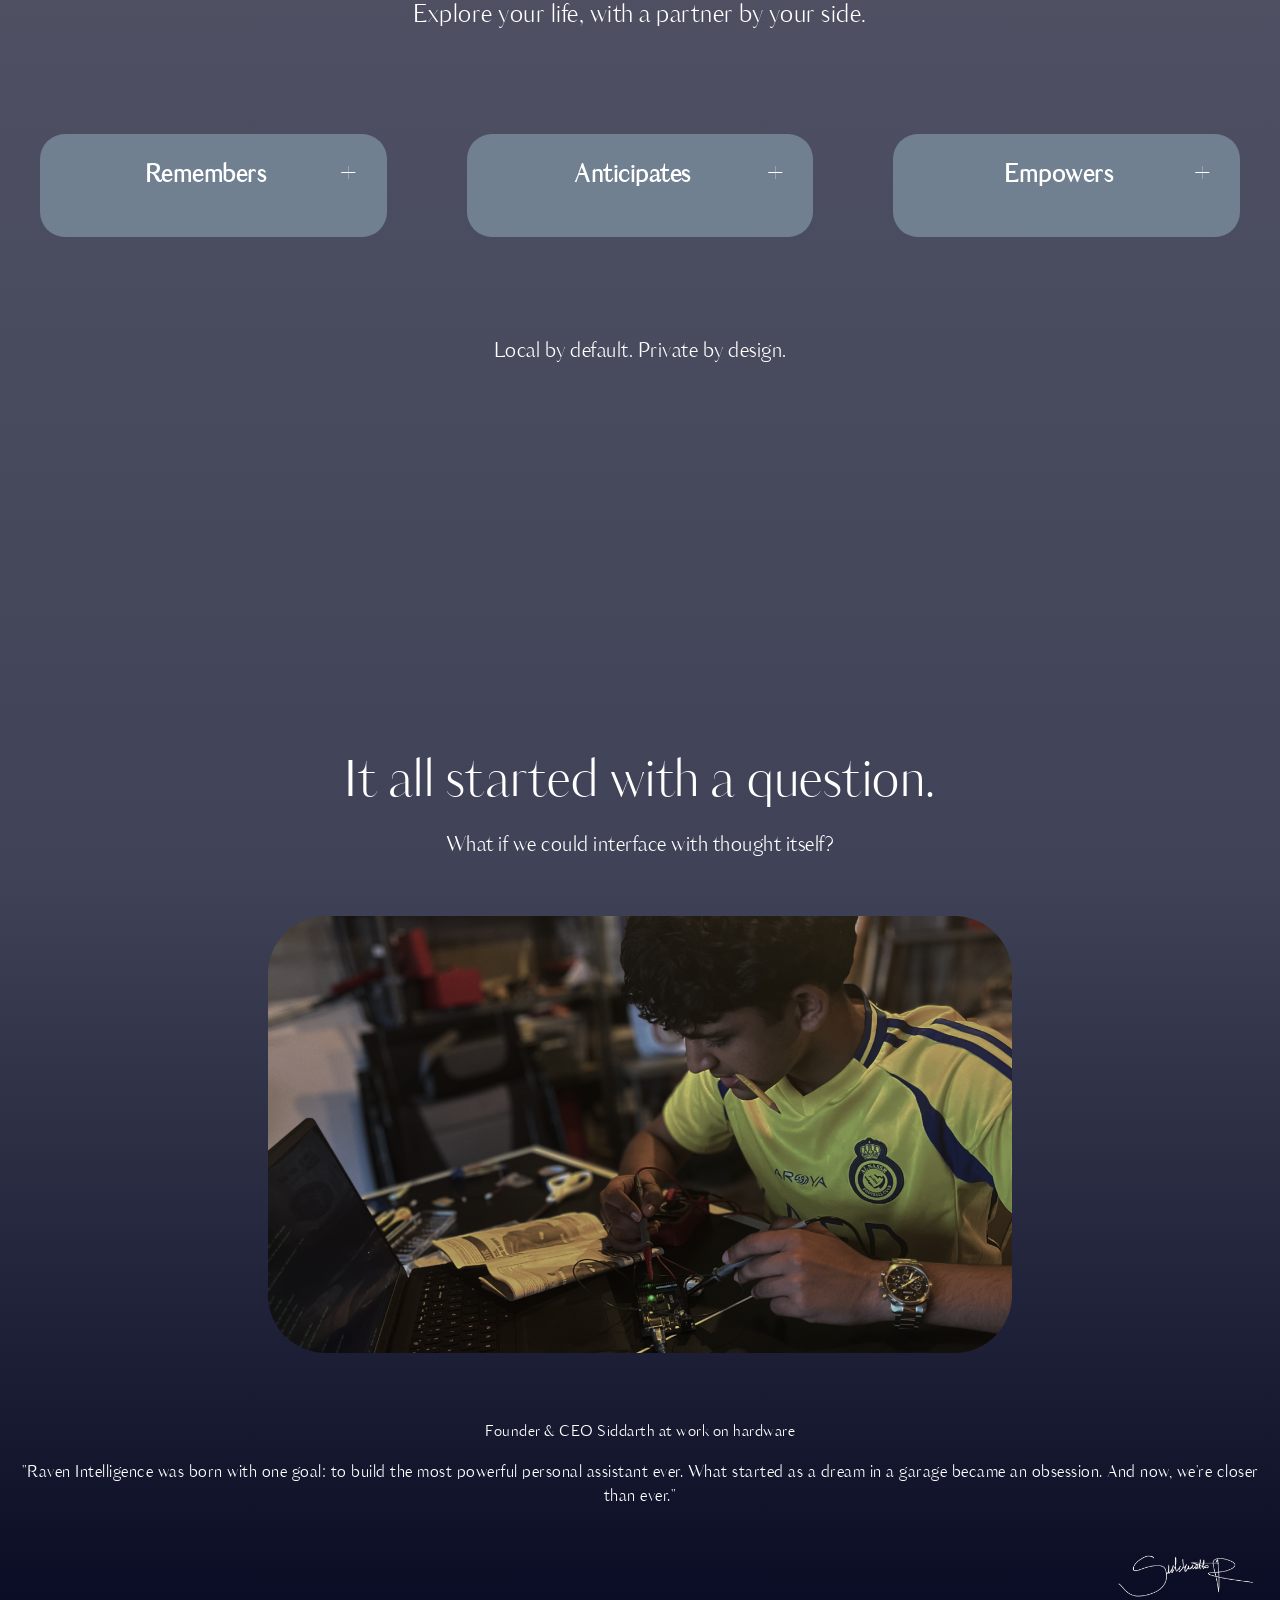
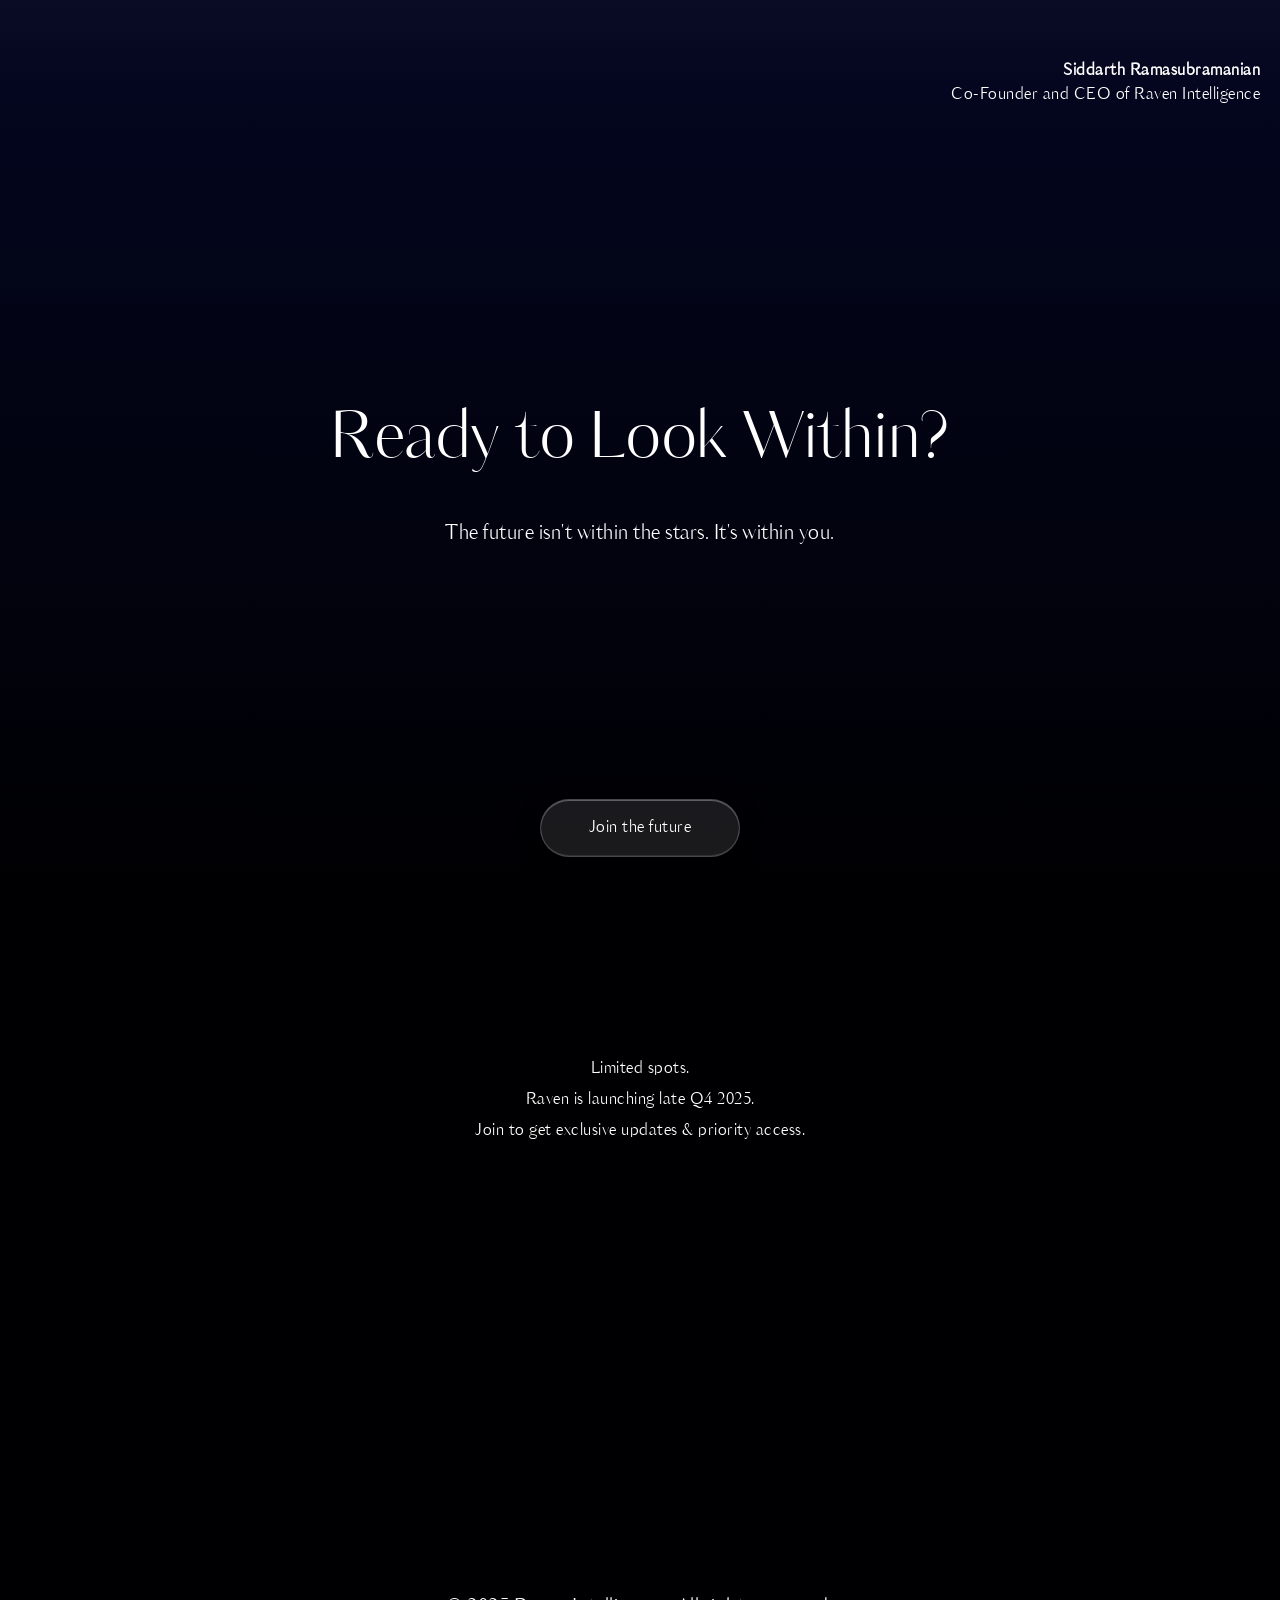
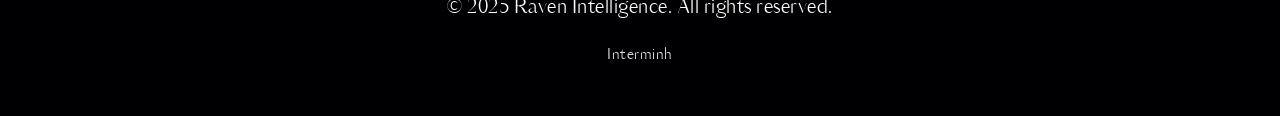
==== commit 0755fbe8: "Fixed sidebar color, font package, and credit to developer" ====
--- a/index.html
+++ b/index.html
@@ -226,7 +226,8 @@
                 <div>Join to get exclusive updates & priority access.</div>
             </div>
             <div class = "copyright">
-                <div>© 2025 Raven Intelligence. All rights reserved. Website developed by Interminh.</div>
+                <div>© 2025 Raven Intelligence. All rights reserved.</div>
+                <div class = "credit"><a href="https://github.com/Interminh" target="_blank" rel="noopener noreferrer">Interminh</a></div>
             </div>
        </div>
 
--- a/index.css
+++ b/index.css
@@ -8,6 +8,13 @@
     max-width: 100%;
     height: auto;
     object-fit: contain;
+}
+
+@font-face {
+  font-family: "RavenFont";
+  src: url('Ravenfont.ttf') format('truetype');
+  font-weight: normal;
+  font-style: normal;
 }
 
 body {
@@ -16,7 +23,10 @@
     margin: 0;
     padding: 0;
     color: #FFFFFF;
-    font-family: "Montserrat", sans-serif;
+
+    font-family: "Ravenfont", sans-serif;
+    letter-spacing: 0.5px;
+    
     user-select: none;
     display: flex;
     flex-direction: column;
@@ -323,7 +333,7 @@
 }
 
 .top {
-    font-family: "Playfair Display", sans-serif;
+    /* font-family: "Playfair Display", sans-serif; */
     font-size: 64px;
     margin-bottom: 30px;
 }
@@ -347,7 +357,8 @@
     -webkit-backdrop-filter: blur(20px);
     color: #ffffff;
     border: 1px solid rgba(255, 255, 255, 0.2);
-    font-family: "Montserrat", sans-serif;
+    font-family: "RavenFont", sans-serif;
+    letter-spacing: 0.5px;
     font-size: 16px;
     font-weight: 550;
     cursor: pointer;
@@ -425,7 +436,7 @@
 }
 
 .info .top .under {
-    font-family: "Montserrat", sans-serif;
+    /* font-family: "Montserrat", sans-serif; */
     font-size: 20px;
 }
 
@@ -460,7 +471,7 @@
 }
 
 .reveal .title {
-    font-family: "Playfair Display", sans-serif;
+    /* font-family: "Playfair Display", sans-serif; */
     font-size: 64px;
     margin-bottom: 20px;
 }
@@ -699,7 +710,7 @@
 }
 
 .meet1 {
-    font-family: "Playfair Display", sans-serif;
+    /* font-family: "Playfair Display", sans-serif; */
     font-size: 64px;
     margin-bottom: 30px;
 }
@@ -806,7 +817,7 @@
 }
 
 .interface .title {
-    font-family: "Playfair Display", sans-serif;
+    /* font-family: "Playfair Display", sans-serif; */
     font-size: 50px;
     margin-bottom: 10px;
 }
@@ -884,7 +895,7 @@
 }
 
 .finale .upper {
-    font-family: "Playfair Display", sans-serif;
+    /* font-family: "Playfair Display", sans-serif; */
     font-size: 64px;
     margin-bottom: 30px;
 }
@@ -906,7 +917,21 @@
 .copyright {
     padding: 50px;
     text-align: center;
-}
+    display: flex;
+    flex-direction: column;
+    gap: 20px;
+    font-size: 20px;
+}
+
+.credit {
+    font-size: 15px;
+}
+
+.credit a {
+    color: gainsboro;
+    font-weight:lighter;
+}
+
 
 /* -----------------Side bar Styling --------------------------------*/
 
@@ -927,7 +952,7 @@
     left: -350px;
     width: 350px;
     height: 100vh;
-    background: linear-gradient(180deg, #000002 0%, #03061E 25%, #404257 50%, #03061E 75%, #000002 100%);
+    background: #000002;
     box-shadow: 2px 0 20px rgba(0, 0, 0, 0.5);
     transition: left 0.3s ease;
     z-index: 1000;
@@ -961,7 +986,7 @@
 }
 
 .menu-logo span {
-    font-family: "Playfair Display", sans-serif;
+    /* font-family: "Playfair Display", sans-serif; */
     font-size: 18px;
     font-weight: 550;
 }
@@ -989,7 +1014,7 @@
     padding: 15px 25px;
     color: #ffffff;
     text-decoration: none;
-    font-family: "Montserrat", sans-serif;
+    /* font-family: "Montserrat", sans-serif; */
     font-size: 16px;
     font-weight: 500;
     border-left: 3px solid transparent;
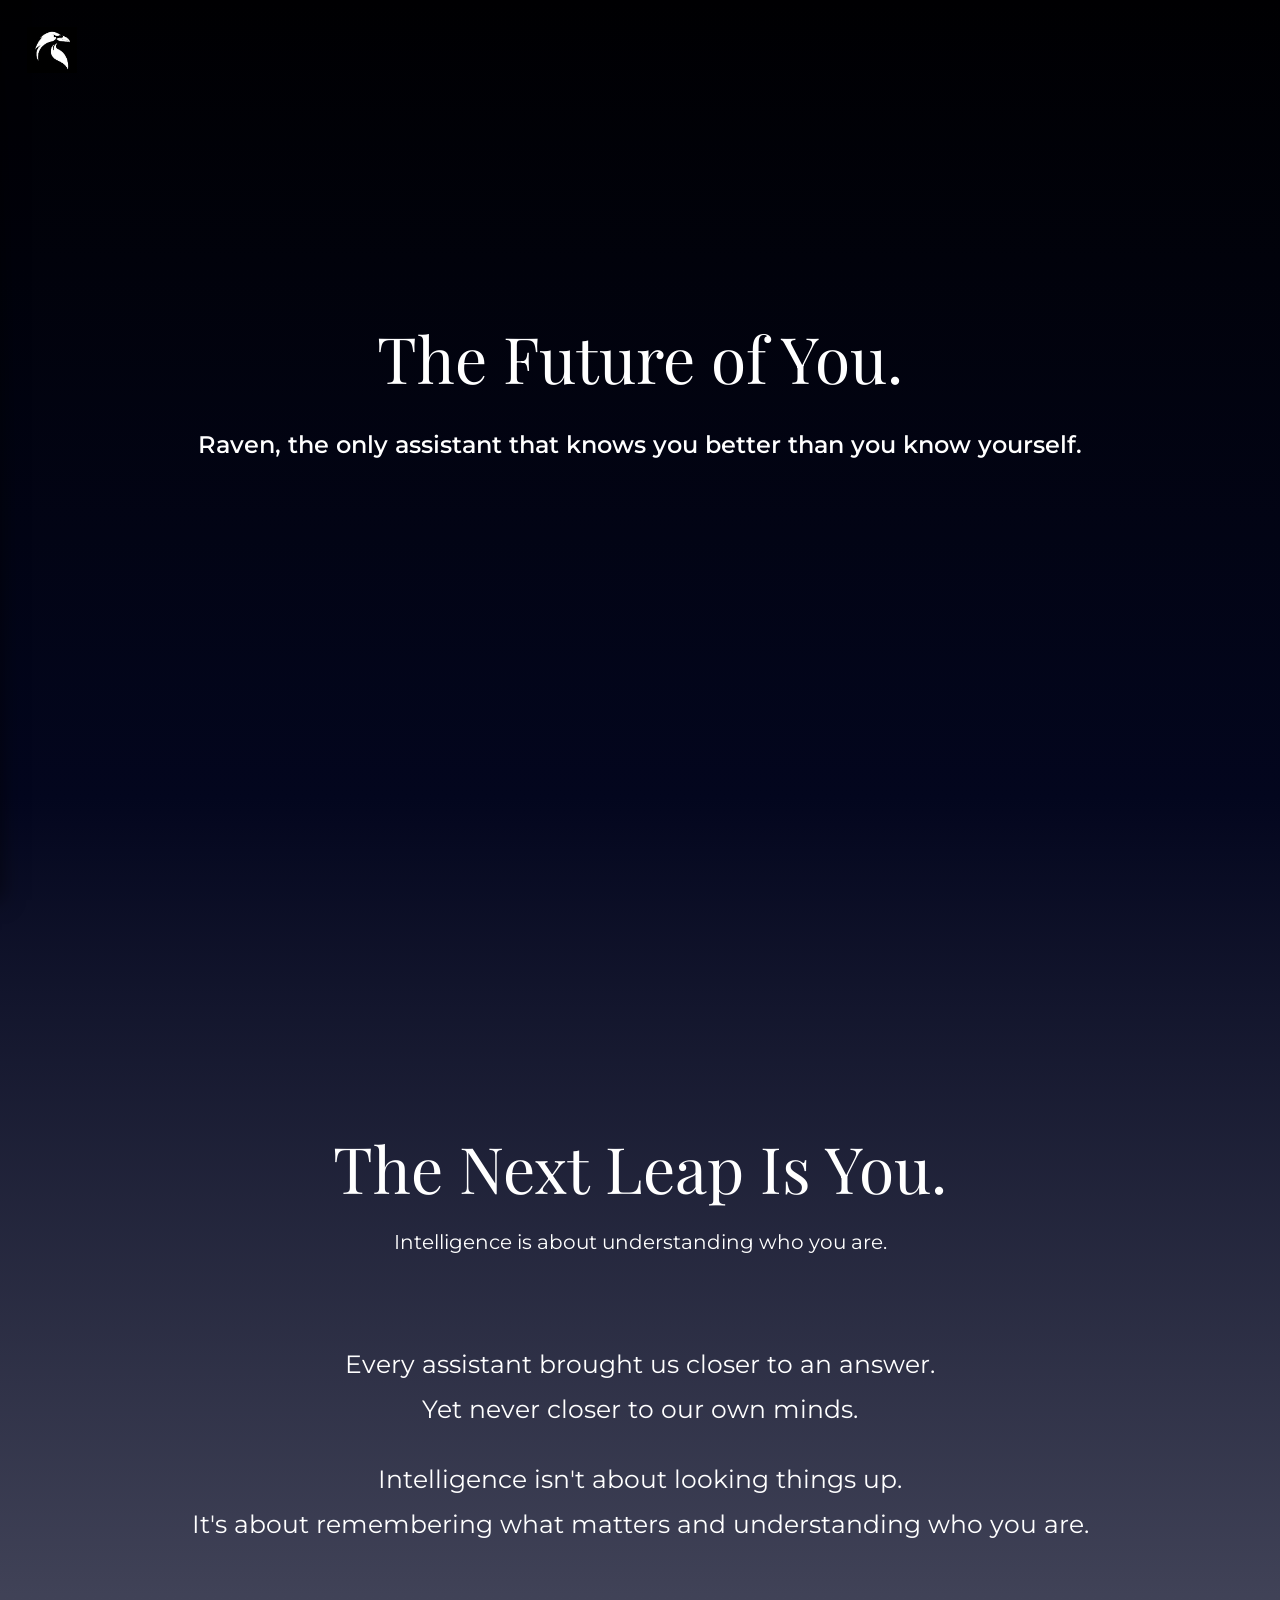
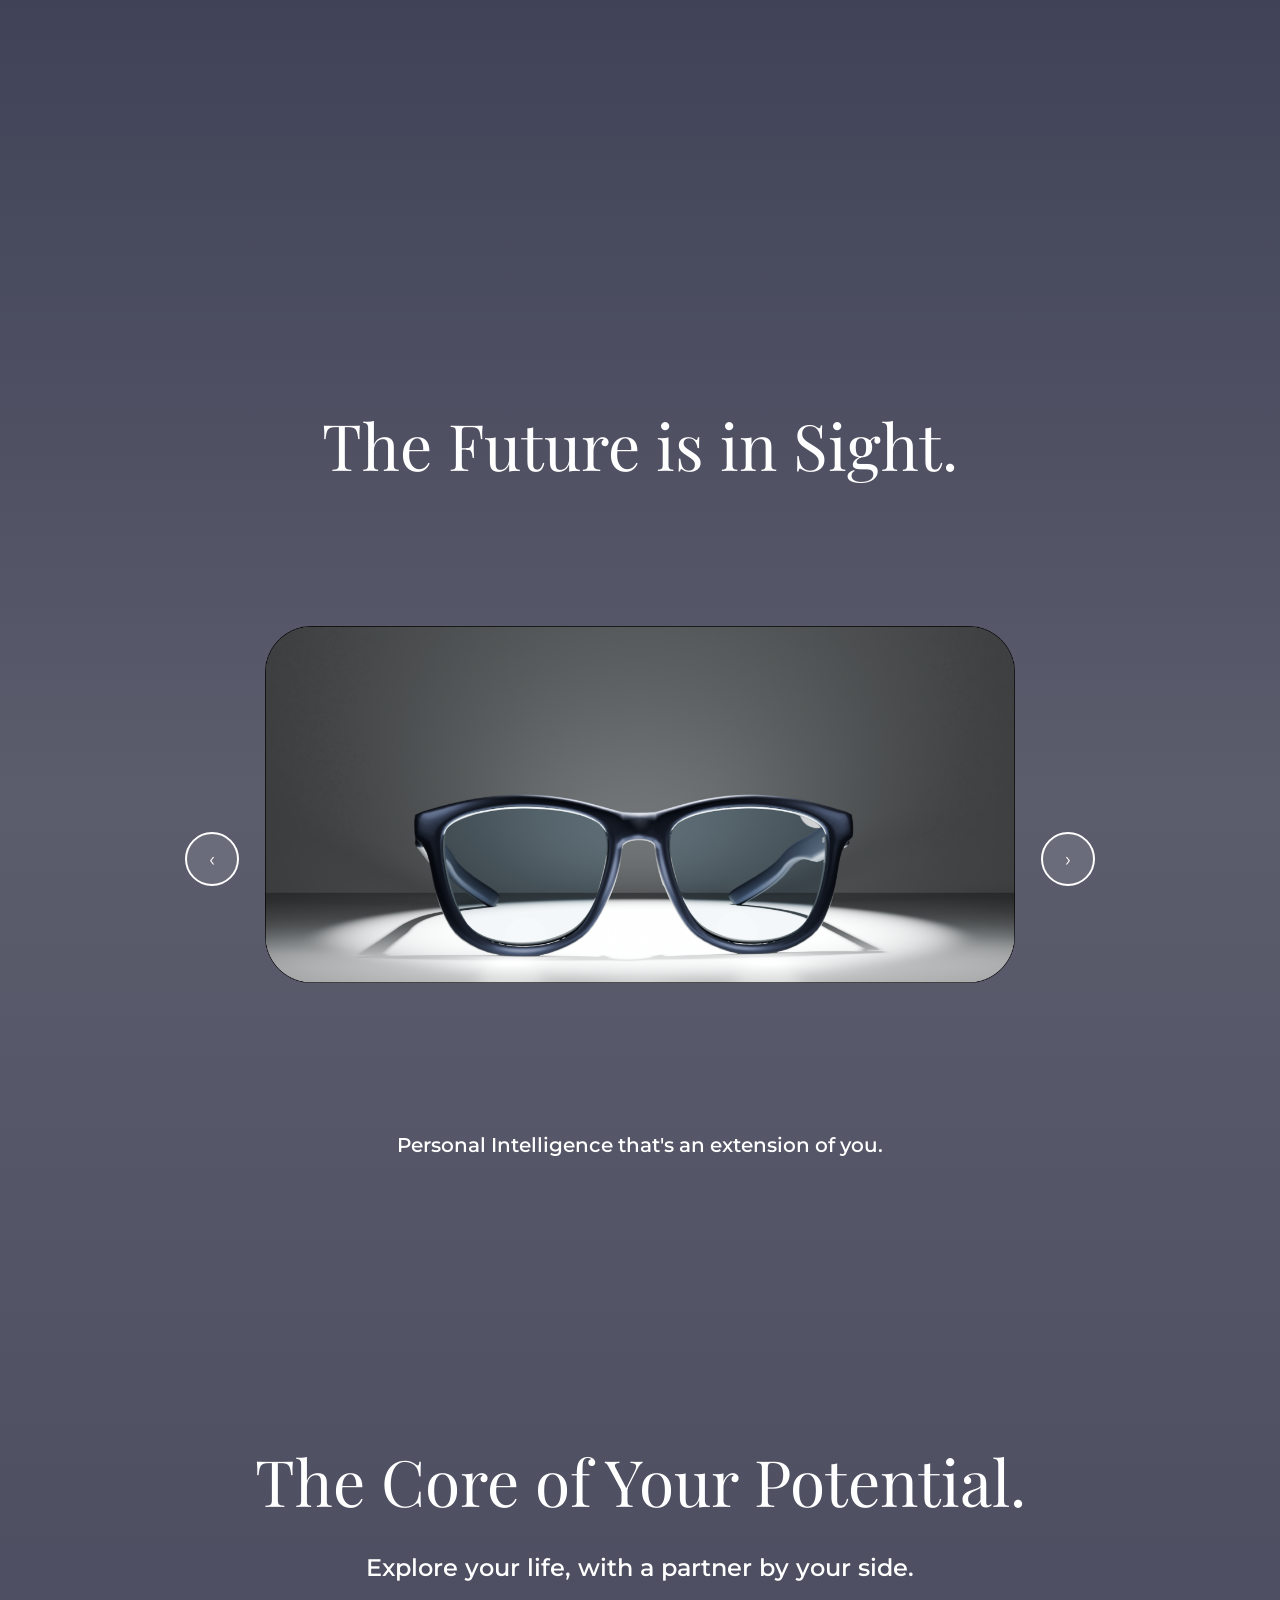
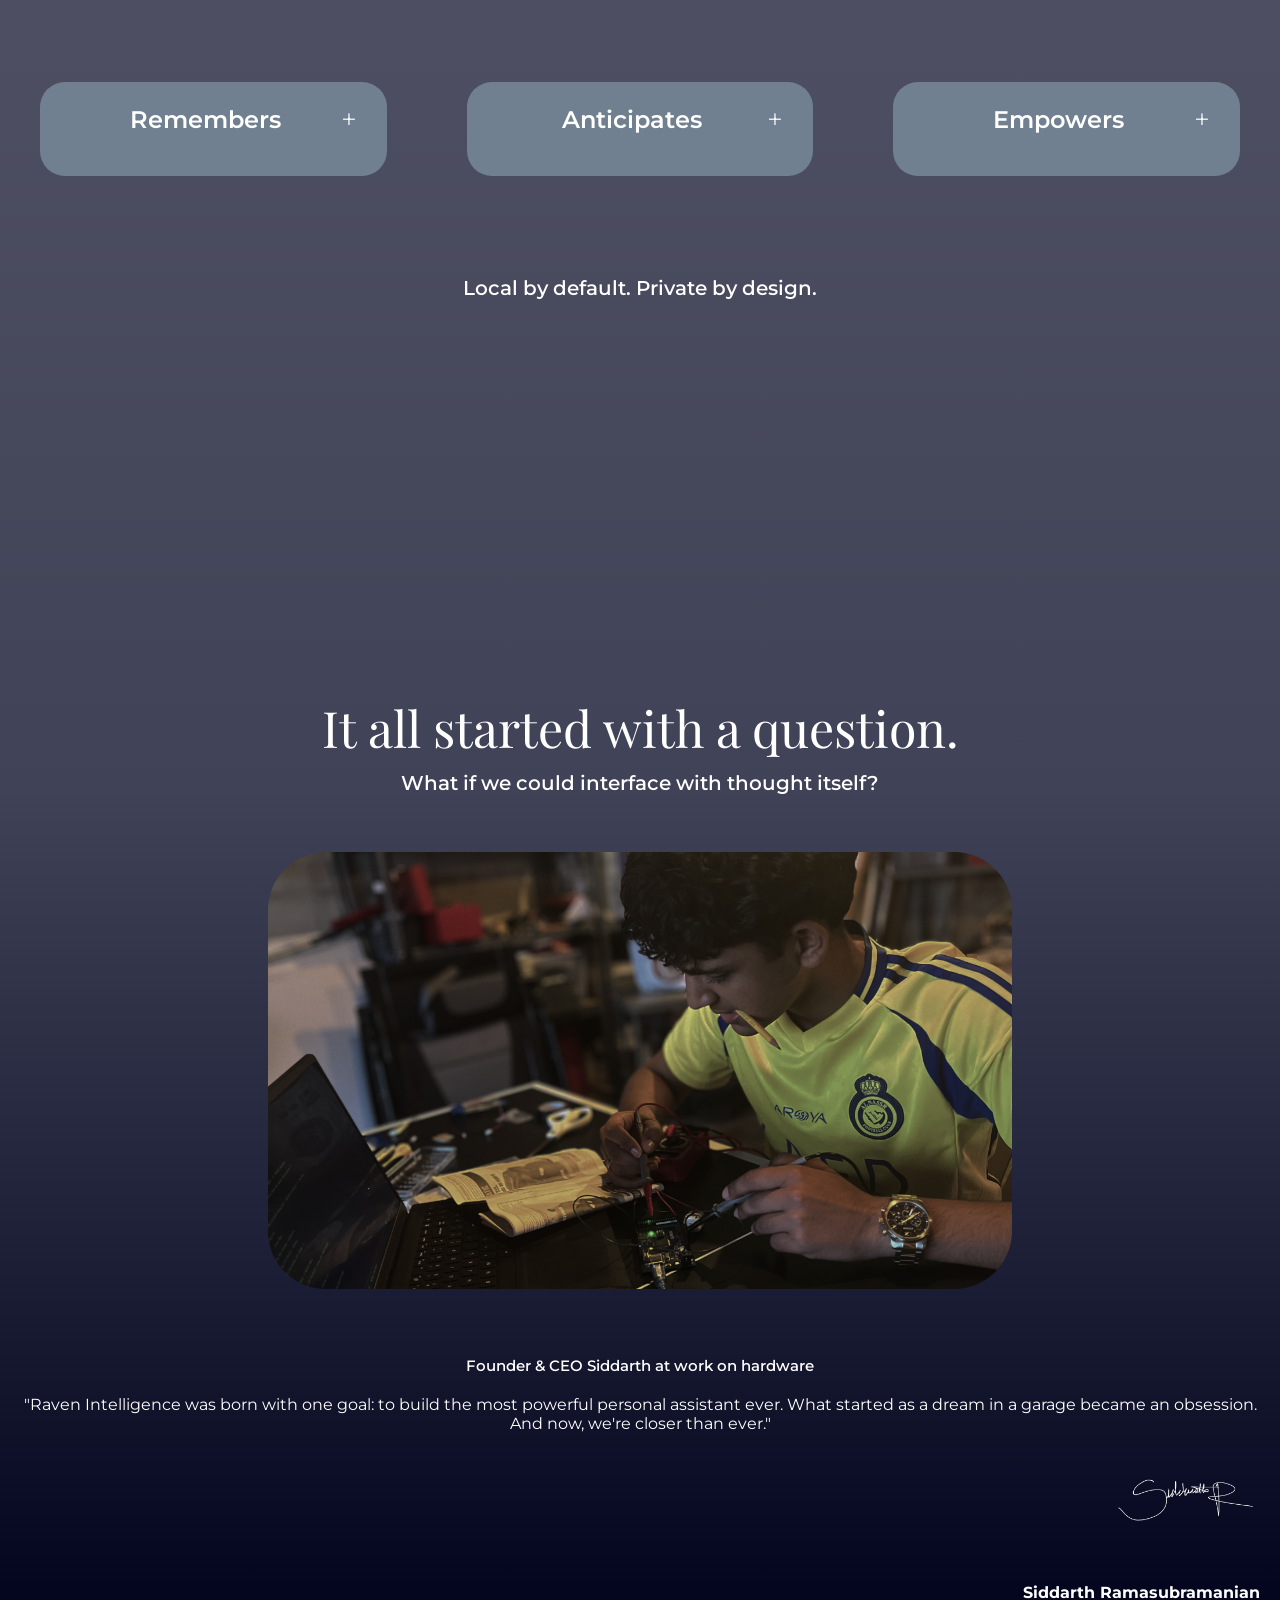
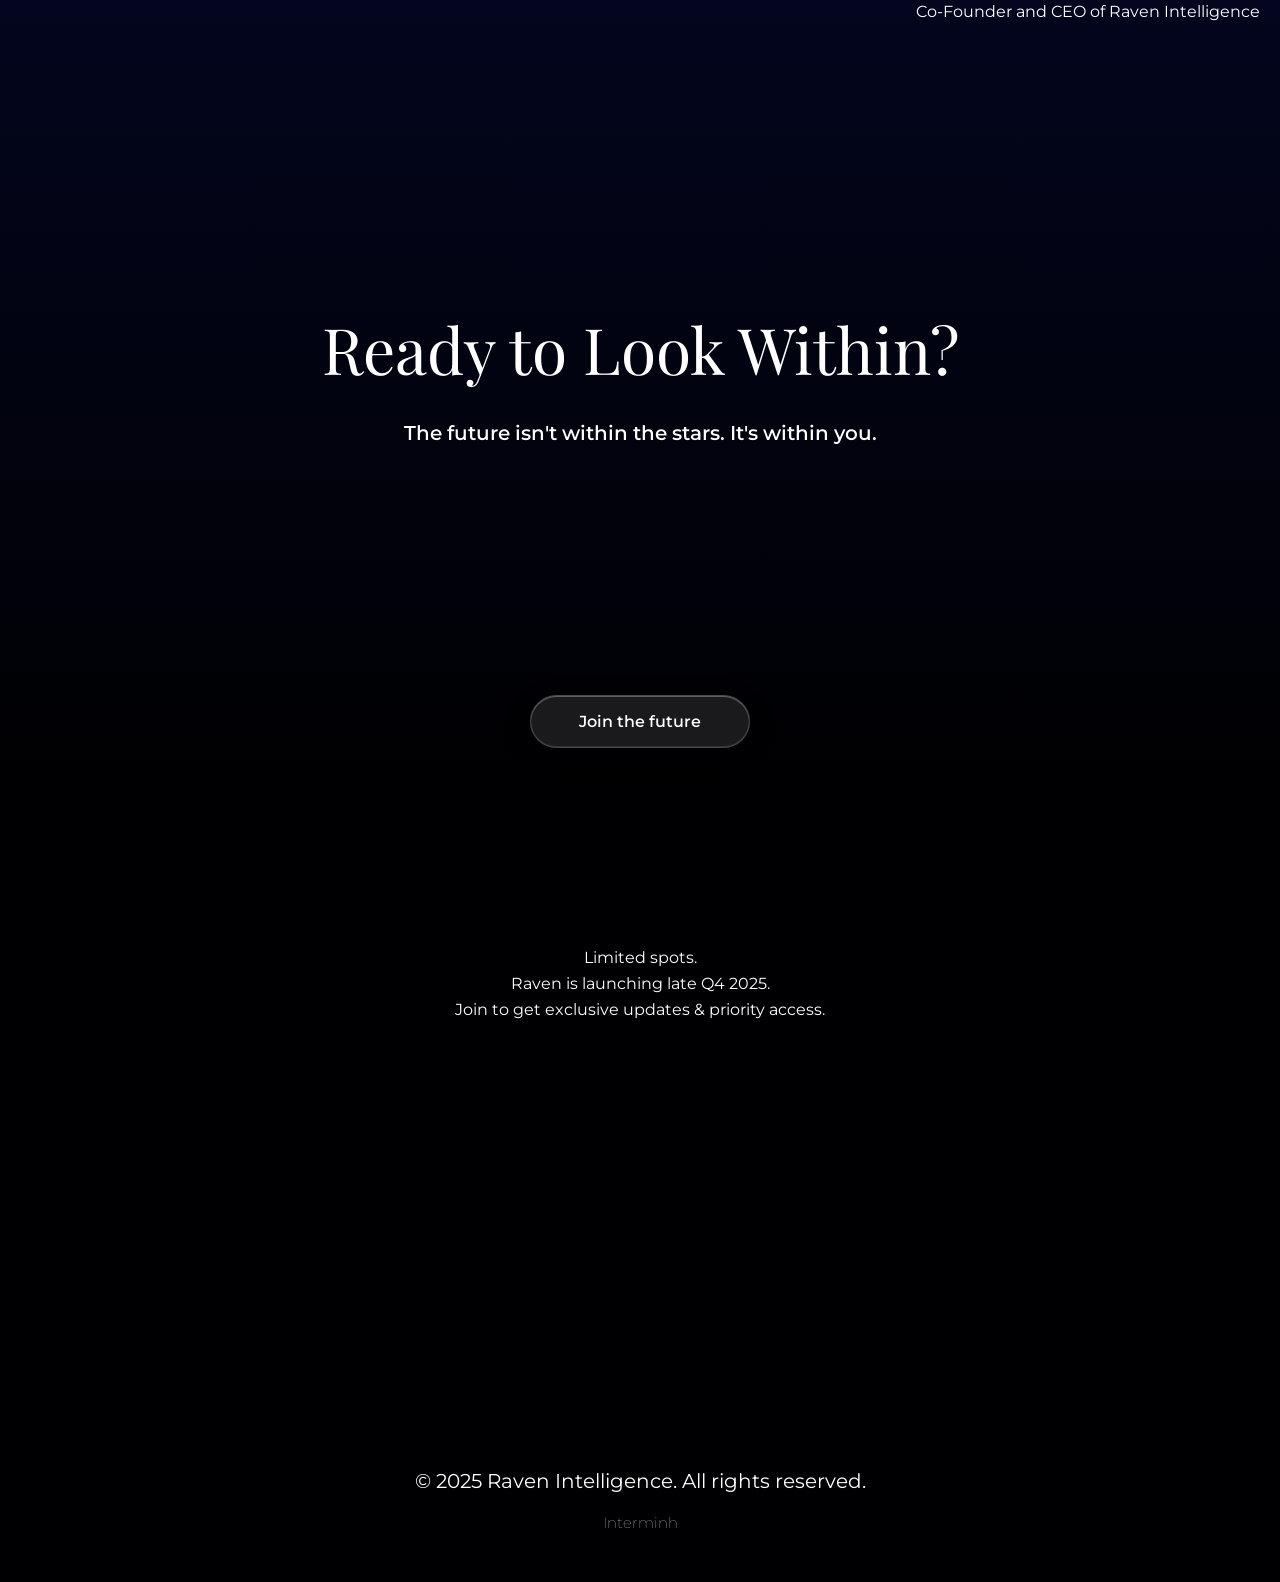
==== commit e6f1f10d: "polished comments" ====
--- a/index.html
+++ b/index.html
@@ -11,21 +11,16 @@
 </head>
 
 <body>
-    <!-- The Header Section of the Website -->
+    <!-- Header -->
     <div class = "header">
         <div class = "mainbar">
             <div class = "logo" onclick="toggleSideMenu()"><img src = "./images/raven-logo.jpg" alt = "The premier logo of Raven Intelligence."></div>
-            <!-- Leads Patrons to the Email sign-up -->
-            <!-- <div class = "sign-up"><a href = "https://stats.sender.net/forms/ejRJNv/view">Sign Up</a></div> -->
         </div>
         <div class = "hook">
             <div class = "top">The Future of You.</div>
             <div class = "middle">Raven, the only assistant that knows you better than you know yourself.</div>
-            <!-- <div class = "bottom"><button onclick="scrollToSection('info')">Unlock Your Future</button></div> -->
             <div class = "arrow"><div></div><div></div></div>
         </div>
-
-    <!-- Section above should theoretically take up whole landing screen of whatever device -->
     </div>
 
     <!-- Side Menu -->
@@ -48,7 +43,7 @@
 
     <div class="side-menu-overlay" id="sideMenuOverlay" onclick="toggleSideMenu()"></div>
 
-    <!-- The info part of the website-->
+    <!-- Info section -->
      <div class = "info" id="info">
         <div class = "top">
             <div class = "title">The Next Leap Is You.</div>
@@ -64,11 +59,10 @@
                 <div>It's about remembering what matters and understanding who you are.</div>
             </div>
         <div class = "bottom">
-            <!-- <div class = "button"><button onclick="scrollToSection('reveal')">Experience Raven</button></div> -->
         </div>
      </div>
 
-     <!-- The reveal and product showcase part of the website -->
+     <!-- Reveal / product showcase carousel -->
      <div class = "reveal" id="reveal">
         <div class = "top">
             <div class = "title">The Future is in Sight.</div>
@@ -114,13 +108,10 @@
             <div class="dot" onclick="goToSlide('reveal', 3)"></div>
         </div>
         <div class = "bottom">
-            <!-- <div class = "button"><button onclick="scrollToSection('intro')">Discover the Difference</button></div> -->
         </div>
      </div>
 
-
-
-    <!-- The Introduction Section of the Website with aux info -->
+    <!-- Intro section -->
      <div class = "intro" id="intro">
         <div class = "meet">
             <div class = "meet1">The Core of Your Potential.</div>
@@ -160,11 +151,10 @@
         </div>
         <div class = "bottom">
             <div class = "text">Local by default. Private by design.</div>
-            <!-- <button onclick="scrollToSection('beginnings')">Beginnings</button> -->
         </div>
      </div>
 
-     <!-- The beginnings section -->
+     <!-- Beginnings section -->
       <div class = "beginnings" id="beginnings">
         <div class = "interface">
             <div class = "title">It all started with a question.</div>
@@ -211,7 +201,7 @@
 
       </div>
 
-      <!-- Finale Section of the Website -->
+      <!-- Finale section -->
        <div class = "finale" id = "finale">
             <div class = "look">
                 <div class = "upper">Ready to Look Within?</div>
@@ -245,43 +235,21 @@
 };
 
 function showSlide(carouselName, index) {
-    console.log('showSlide called:', carouselName, 'index:', index);
     const carousel = carousels[carouselName];
-    if (!carousel || !carousel.slides) {
-        console.log('Carousel or slides not found');
-        return;
-    }
-    
-    // Ensure index is valid
+    if (!carousel || !carousel.slides) return;
+
     if (index < 0) index = carousel.slides.length - 1;
     if (index >= carousel.slides.length) index = 0;
-    
-    console.log('Final index after wrapping:', index);
-    console.log('Available slides:', carousel.slides);
-    
-    // Remove active class from all slides
+
     carousel.slides.forEach(slideClass => {
         const element = document.querySelector(`.${slideClass}`);
-        if (element) {
-            element.classList.remove('active');
-            console.log('Removed active from:', slideClass);
-        }
+        if (element) element.classList.remove('active');
     });
-    
-    // Add active class to current slide
+
     const currentSlideElement = document.querySelector(`.${carousel.slides[index]}`);
-    if (currentSlideElement) {
-        currentSlideElement.classList.add('active');
-        console.log('Added active to:', carousel.slides[index]);
-    } else {
-        console.log('Could not find element for:', carousel.slides[index]);
-    }
-    
-    // Update carousel state
+    if (currentSlideElement) currentSlideElement.classList.add('active');
+
     carousel.currentSlide = index;
-    console.log('Updated currentSlide to:', index);
-    
-    // Update dot indicators
     updateDotIndicators(carouselName, index);
 }
 
@@ -304,38 +272,20 @@
 }
 
 function nextSlide(carouselName) {
-    console.log('nextSlide called for:', carouselName);
     const carousel = carousels[carouselName];
-    if (!carousel) {
-        console.log('Carousel not found:', carouselName);
-        return;
-    }
-    
-    console.log('Current slide before:', carousel.currentSlide);
-    const nextIndex = carousel.currentSlide + 1;
-    console.log('Next index will be:', nextIndex);
-    showSlide(carouselName, nextIndex);
+    if (!carousel) return;
+    showSlide(carouselName, carousel.currentSlide + 1);
 }
 
 function previousSlide(carouselName) {
-    console.log('previousSlide called for:', carouselName);
     const carousel = carousels[carouselName];
-    if (!carousel) {
-        console.log('Carousel not found:', carouselName);
-        return;
-    }
-    
-    console.log('Current slide before:', carousel.currentSlide);
-    const prevIndex = carousel.currentSlide - 1;
-    console.log('Previous index will be:', prevIndex);
-    showSlide(carouselName, prevIndex);
-}
-
-
-// setInterval(() => nextSlide('reveal'), 5000);
+    if (!carousel) return;
+    showSlide(carouselName, carousel.currentSlide - 1);
+}
+
 setInterval(() => nextSlide('beginnings'), 5000);
 
-// Touch/Swipe functionality for carousels
+// Swipe support for carousels
 function initializeCarouselTouch() {
     const carouselContainers = document.querySelectorAll('.carousel-container');
     
@@ -346,7 +296,6 @@
         let currentX = 0;
         let currentY = 0;
         let isDragging = false;
-        
 
         container.addEventListener('touchstart', (e) => {
             startX = e.touches[0].clientX;
@@ -376,10 +325,9 @@
                 }
             }
         });
-        
 
         container.addEventListener('mousedown', (e) => {
-            // Don't interfere with arrow clicks
+            // Ignore drags starting on the arrows
             if (e.target.classList.contains('carousel-arrow')) {
                 return;
             }
@@ -448,85 +396,72 @@
     return new Promise((resolve) => {
         element.innerHTML = '';
         element.style.visibility = 'visible';
-        
 
         const tempDiv = document.createElement('div');
         tempDiv.innerHTML = htmlContent;
         const plainText = tempDiv.textContent || tempDiv.innerText;
-        
+
         let i = 0;
         const timer = setInterval(() => {
             if (i < plainText.length) {
                 const currentText = plainText.substring(0, i + 1);
-                
-          
+
                 if (htmlContent.includes('<strong>')) {
-              
                     const strongMatch = htmlContent.match(/<strong>(.*?)<\/strong>/);
                     if (strongMatch) {
                         const strongText = strongMatch[1];
                         if (currentText.length <= strongText.length) {
-                       
                             element.innerHTML = `<strong>${currentText}</strong>`;
                         } else {
-      
                             const remainingText = currentText.substring(strongText.length);
                             element.innerHTML = `<strong>${strongText}</strong>${remainingText}`;
                         }
                     }
                 } else {
- 
                     element.textContent = currentText;
                 }
                 i++;
             } else {
                 clearInterval(timer);
-                element.innerHTML = htmlContent; 
+                element.innerHTML = htmlContent;
                 resolve();
             }
         }, speed);
     });
 }
 
-//Box expansion function
+// Expands an info box and types out its text
 async function toggleBox(box) {
     const isExpanding = !box.classList.contains('expanded');
     const boxId = box.id;
-    
+
     if (isExpanding && boxId && !animatedBoxes.has(boxId)) {
-      
         animatedBoxes.add(boxId);
-        
-      
+
         const textDivs = box.querySelectorAll('.text div');
         textDivs.forEach(div => {
             div.style.visibility = 'hidden';
         });
-        
-      
+
         box.classList.add('expanded');
-        
-        
+
         const originalTexts = Array.from(textDivs).map(div => div.innerHTML);
-        
-       
+
         await new Promise(resolve => setTimeout(resolve, 400));
-        
-        
+
         for (let i = 0; i < textDivs.length; i++) {
             const div = textDivs[i];
             await fastTypewriterEffect(div, originalTexts[i], 10);
             if (i < textDivs.length - 1) {
-                await new Promise(resolve => setTimeout(resolve, 100)); 
+                await new Promise(resolve => setTimeout(resolve, 100));
             }
         }
     } else {
-
         box.classList.toggle('expanded');
     }
 }
 
-//Sidebar scroll to section
+// Scroll to a section from the sidebar
 function scrollToSection(sectionId) {
     const element = document.getElementById(sectionId);
     if (element) {
@@ -557,21 +492,19 @@
 }
 
 function closeSideMenuAndScroll(sectionId) {
-
     const sideMenu = document.getElementById('sideMenu');
     const overlay = document.getElementById('sideMenuOverlay');
-    
+
     sideMenu.classList.remove('open');
     overlay.classList.remove('active');
     document.body.style.overflow = 'auto';
-    
 
     setTimeout(() => {
         scrollToSection(sectionId);
     }, 300);
 }
 
-//Apple inspired website reveal
+// Fades sections in as they scroll into view
 class ScrollAnimations {
     constructor() {
         this.sections = document.querySelectorAll('.header, .info, .reveal, .intro, .beginnings, .finale');
@@ -580,7 +513,6 @@
     }
 
     init() {
-
         this.sections.forEach((section, index) => {
             if (index === 0) {
                 // Keep header visible
@@ -590,7 +522,6 @@
                 section.classList.add('scroll-hidden');
             }
         });
-
 
         this.observer = new IntersectionObserver(
             (entries) => this.handleIntersection(entries),
@@ -623,10 +554,8 @@
     }
 
     animateSection(section) {
-  
         section.classList.remove('scroll-hidden');
         section.classList.add('scroll-visible');
-        
 
         setTimeout(() => {
             section.classList.add('scroll-animated');
@@ -634,12 +563,8 @@
     }
 }
 
-
-// Initialize carousel on page load
 function initializeCarousel() {
-    // Make sure reveal carousel starts at slide 0
     showSlide('reveal', 0);
-    // Make sure beginnings carousel starts at slide 0  
     showSlide('beginnings', 0);
 }
 
@@ -647,11 +572,7 @@
     initializeCarousel();
     initializeCarouselTouch();
     checkCarouselSpace();
-    
-  
     new ScrollAnimations();
-    
- 
     window.addEventListener('resize', checkCarouselSpace);
 });
 </script>
--- a/index.css
+++ b/index.css
@@ -24,8 +24,7 @@
     padding: 0;
     color: #FFFFFF;
 
-    font-family: "Ravenfont", sans-serif;
-    letter-spacing: 0.5px;
+    font-family: "Montserrat", sans-serif;
     
     user-select: none;
     display: flex;
@@ -333,7 +332,7 @@
 }
 
 .top {
-    /* font-family: "Playfair Display", sans-serif; */
+    font-family: "Playfair Display", sans-serif;
     font-size: 64px;
     margin-bottom: 30px;
 }
@@ -357,8 +356,7 @@
     -webkit-backdrop-filter: blur(20px);
     color: #ffffff;
     border: 1px solid rgba(255, 255, 255, 0.2);
-    font-family: "RavenFont", sans-serif;
-    letter-spacing: 0.5px;
+    font-family: "Montserrat", sans-serif;
     font-size: 16px;
     font-weight: 550;
     cursor: pointer;
@@ -436,7 +434,7 @@
 }
 
 .info .top .under {
-    /* font-family: "Montserrat", sans-serif; */
+    font-family: "Montserrat", sans-serif;
     font-size: 20px;
 }
 
@@ -471,7 +469,7 @@
 }
 
 .reveal .title {
-    /* font-family: "Playfair Display", sans-serif; */
+    font-family: "Playfair Display", sans-serif;
     font-size: 64px;
     margin-bottom: 20px;
 }
@@ -710,7 +708,7 @@
 }
 
 .meet1 {
-    /* font-family: "Playfair Display", sans-serif; */
+    font-family: "Playfair Display", sans-serif;
     font-size: 64px;
     margin-bottom: 30px;
 }
@@ -817,7 +815,7 @@
 }
 
 .interface .title {
-    /* font-family: "Playfair Display", sans-serif; */
+    font-family: "Playfair Display", sans-serif;
     font-size: 50px;
     margin-bottom: 10px;
 }
@@ -895,7 +893,7 @@
 }
 
 .finale .upper {
-    /* font-family: "Playfair Display", sans-serif; */
+    font-family: "Playfair Display", sans-serif;
     font-size: 64px;
     margin-bottom: 30px;
 }
@@ -986,7 +984,7 @@
 }
 
 .menu-logo span {
-    /* font-family: "Playfair Display", sans-serif; */
+    font-family: "Playfair Display", sans-serif;
     font-size: 18px;
     font-weight: 550;
 }
@@ -1014,7 +1012,7 @@
     padding: 15px 25px;
     color: #ffffff;
     text-decoration: none;
-    /* font-family: "Montserrat", sans-serif; */
+    font-family: "Montserrat", sans-serif;
     font-size: 16px;
     font-weight: 500;
     border-left: 3px solid transparent;
